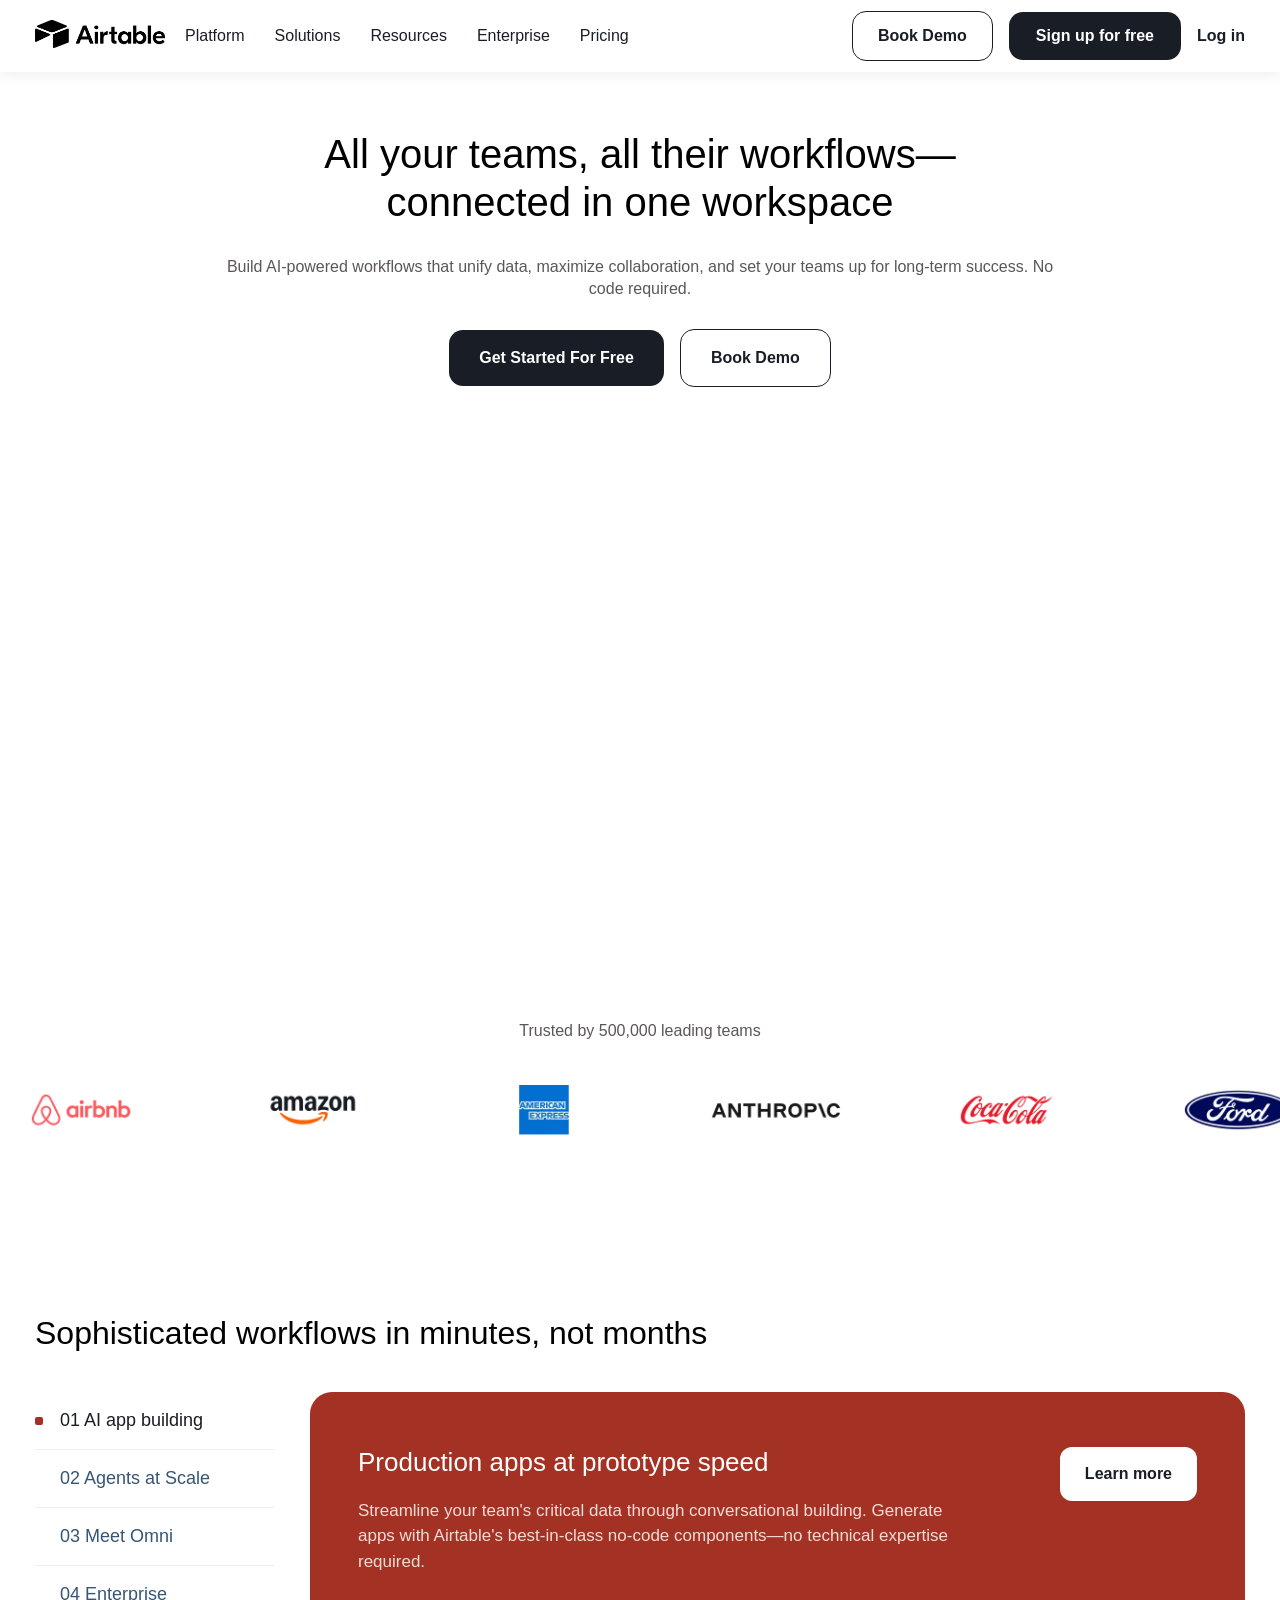
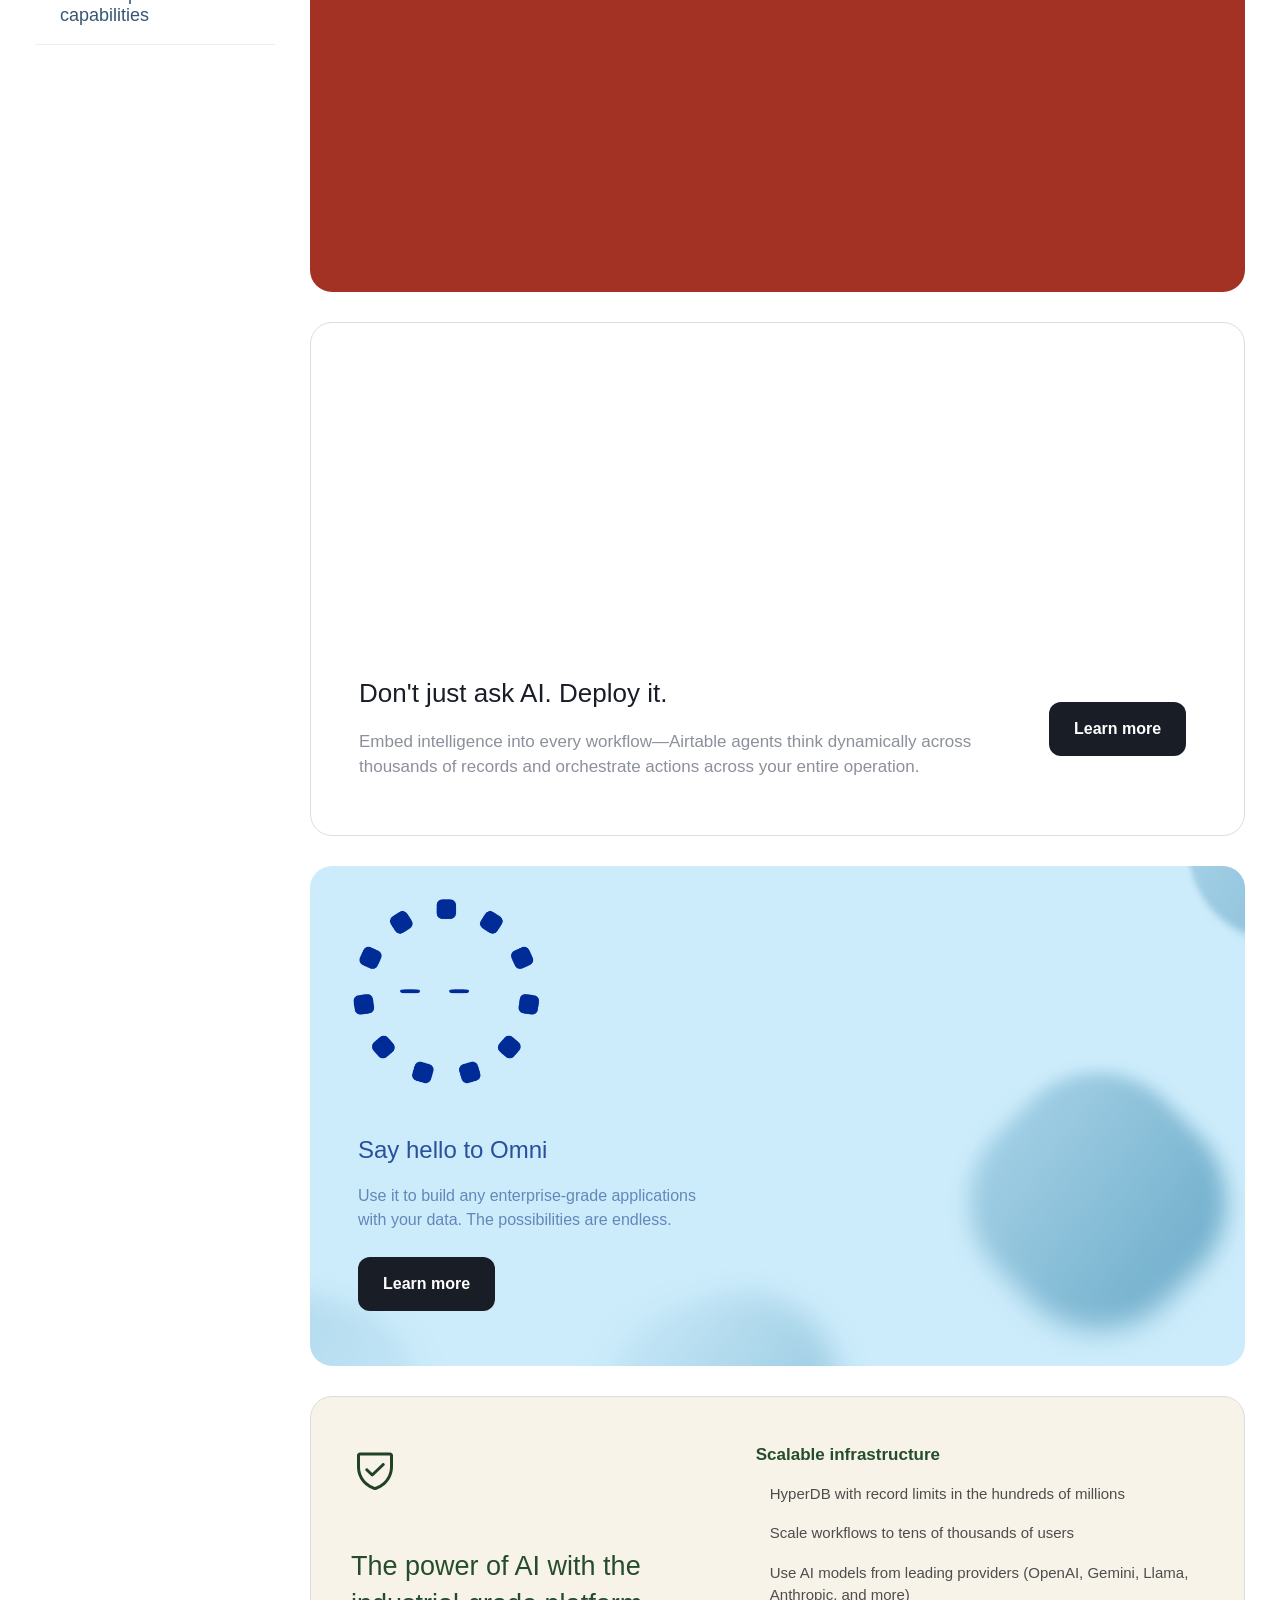
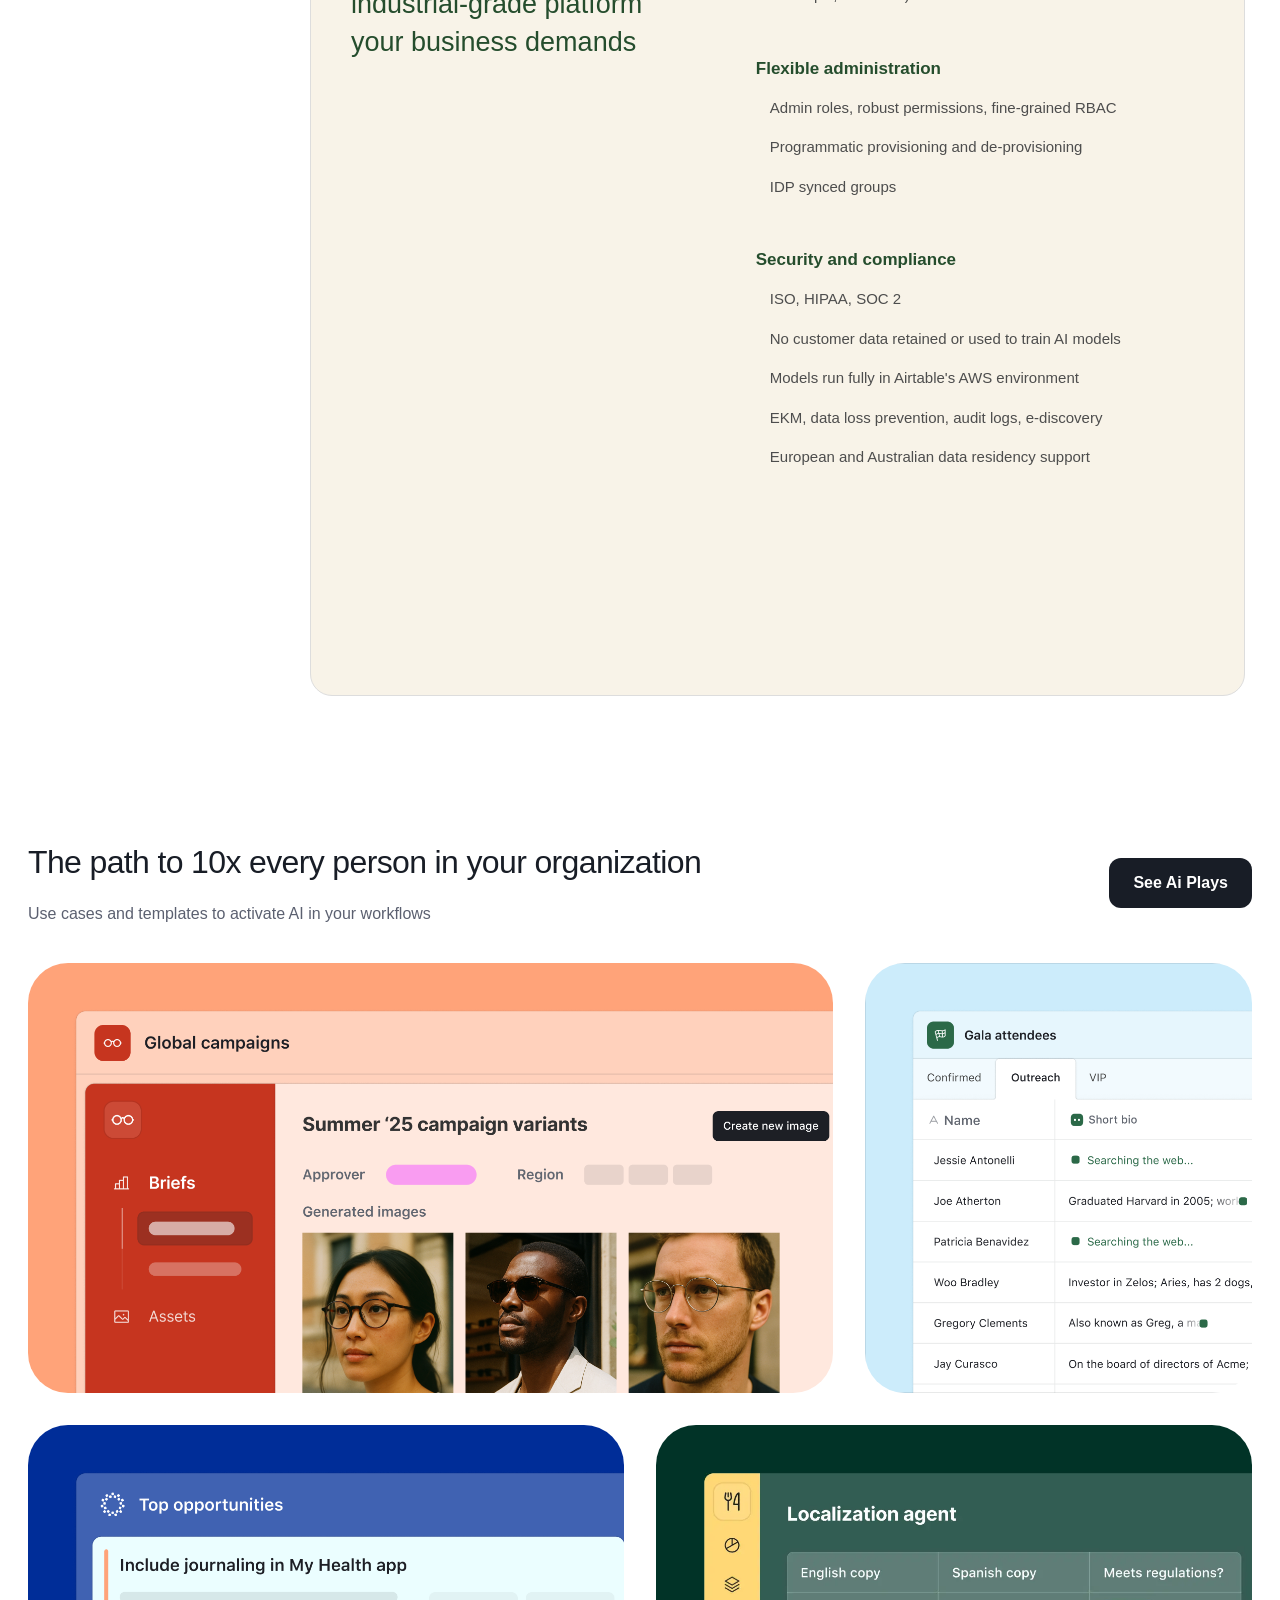
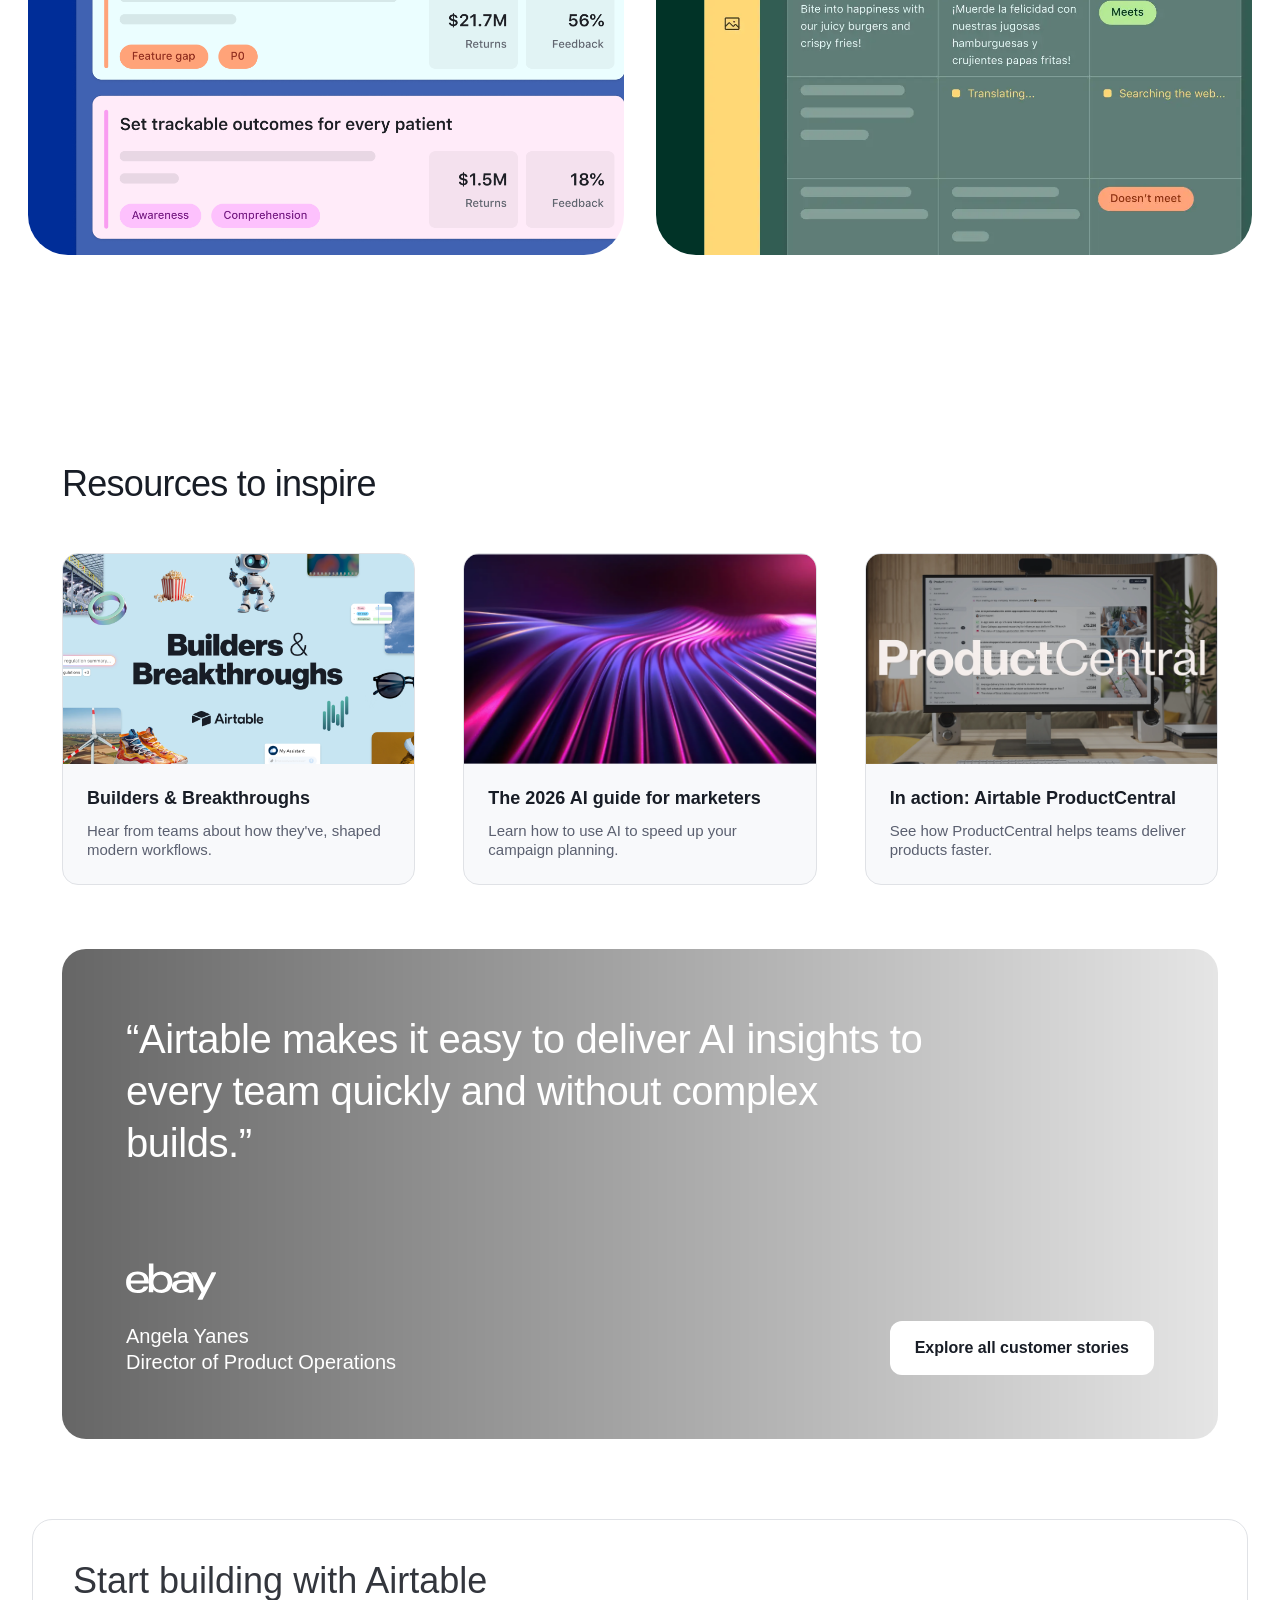
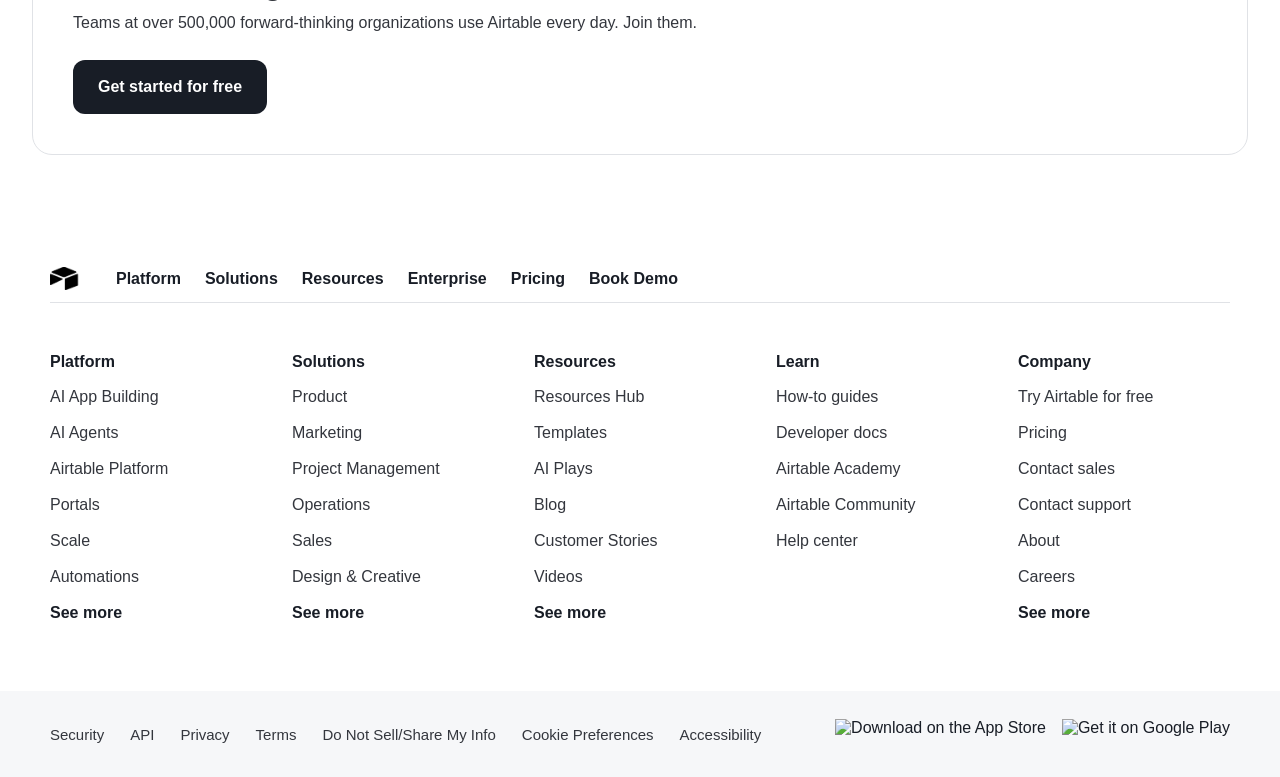
==== index.html @ ff392769 "Airtable clone first version" ====
<!DOCTYPE html>
<html lang="en">
<head>
    <meta charset="UTF-8">
    <meta name="viewport" content="width=device-width, initial-scale=1.0">
    <link rel="stylesheet" href="https://cdnjs.cloudflare.com/ajax/libs/font-awesome/7.3.1/css/all.min.css">
    <link rel="stylesheet" href="./style.css">
    <title>airtable</title>
</head>
<body>
    <nav class="nav-bar">
        <div class="nav-logo">
            <img src="./images/airtable logo.png" alt="" width="130">
        </div>

        <ul class="nav-links">
            <li><a href="">Platform</a><i class="fa-solid fa-angle-right"></i></li>
            <li><a href="">Solutions</a><i class="fa-solid fa-angle-right"></i></li>
            <li><a href="">Resources</a><i class="fa-solid fa-angle-right"></i></li>
            <li><a href="">Enterprise</a></li>
            <li><a href="">Pricing</a></li>
       </ul>

        <div class="nav-buttons">
            <a href="#" class="demo-btn">Book Demo</a>
            <a href="#" class="signup-btn">Sign up for free</a>
            <a href="#" class="login-btn">Log in</a>
       </div>
    </nav>
    <!-- hero -->
    <section class="hero">
        <div class="hero-header">
            <h1>All your teams, all their workflows— <br>
               connected in one workspace</h1>
            <p>
              Build AI-powered workflows that unify data, maximize collaboration, and set your teams up for long-term
             success. No code required.
            </p>
            
            <div class="hero-buttons">
                <a href="#" class="started-btn">Get Started For Free</a>
                <a href="#" class="hero-demo-btn">Book Demo</a>
            </div>
        </div>

        <div class="hero-video">
            <video src="./videos/air.mp4"
            autoplay
            muted
            loop
            playsinline>   
            </video>
        </div>
    </section>

    <section class="marquee-section">
        <h2>Trusted by 500,000 leading teams</h2>

        <div class="logo-marquee">
            <div class="logo-track">
                <img src="./images/airbnb.webp" alt="">
                <img src="./images/amazon.webp" alt="">
                <img src="./images/american express.webp" alt="">
                <img src="./images/anthropic.webp" alt="">
                <img src="./images/coke.webp" alt="">
                <img src="./images/ford.webp" alt="">
                <img src="./images/google.webp" alt="">
                <img src="./images/harvey.webp" alt="">
                <img src="./images/hilton.webp" alt="">
                <img src="./images/johnsons.webp" alt="">
                <img src="./images/netflix.webp" alt="">
                <img src="./images/openai.webp" alt="">
                <img src="./images/the newyork times.webp" alt="">
                <img src="./images/walmart.webp" alt="">
                <img src="./images/williams.webp" alt="">
                <img src="./images/mercor.png" alt="">
            </div>

            <div class="logo-track">
                <img src="./images/airbnb.webp" alt="">
                <img src="./images/amazon.webp" alt="">
                <img src="./images/american express.webp" alt="">
                <img src="./images/anthropic.webp" alt="">
                <img src="./images/coke.webp" alt="">
                <img src="./images/ford.webp" alt="">
                <img src="./images/google.webp" alt="">
                <img src="./images/harvey.webp" alt="">
                <img src="./images/hilton.webp" alt="">
                <img src="./images/johnsons.webp" alt="">
                <img src="./images/netflix.webp" alt="">
                <img src="./images/openai.webp" alt="">
                <img src="./images/the newyork times.webp" alt="">
                <img src="./images/walmart.webp" alt="">
                <img src="./images/williams.webp" alt="">
                <img src="./images/mercor.png" alt="">
            </div>

        </div>

    </section>

 <!-- workflow -->
     <section class="workflow-sect">
        <h2 class="workflow-title">Sophisticated workflows in minutes, 
            not months</h2>

            <div class="workflow-container">

                <div class="workflow-sidebar">

                   <div class="workflow-item active">
                       01 AI app building
                   </div>

                    <div class="workflow-item">
                      02 Agents at Scale
                   </div>

                    <div class="workflow-item">
                      03 Meet Omni
                   </div>

                    <div class="workflow-item">
                      04 Enterprise capabilities
                    </div>

                </div>


                    <div class="workflow-content">

                        <div class="workflow-card">

                            <div class="workflow-card-text">

                             <h3>Production apps at prototype speed</h3>

                              <p>
                                  Streamline your team's critical data through conversational
                                  building. Generate <br> apps with Airtable's best-in-class
                                 no-code components—no technical expertise <br> 
                                 required.
                                </p>
                       </div>
                       
                          <a href="#" class="workflow-btn">
                           Learn more
                           </a>
                        </div>


              <div class="workflow-card agents-card">
                    <div class="workflow-card-video">
                       <video src="./videos/air 2.mp4"
                           autoplay
                           muted
                           loop
                           playsinline></video>
                   </div>

            <div class="workflow-card-bottom">
                <div class="workflow-card-text">
                     <h3>Don't just ask AI. Deploy it.</h3>
                    
                   <p>
                      Embed intelligence into every workflow—Airtable agents think
                      dynamically across thousands of records and orchestrate actions
                       across your entire operation.
                    </p>

                   </div>
                     <a href="#" class="workflow-btn">
                        Learn more
                        </a>
                    </div>
               </div>
        
              <!-- Omni 03 -->
                <div class="workflow-card omni-card">
                    <div class="omni-visual">
                         <img src="./images/3385c0df6528302ab335b5c6344945583712d9df-2000x1600.png" alt="" class="omni-bg">
                         <img src="./images/e1ae4b7878c18828b1817f51d0a7c214061d8a3d-1000x1000.gif" alt="" class="omni-gif">
                   </div>

                      <div class="workflow-card-bottom">
                          <div class="workflow-card-text">
                          <h3>Say hello to Omni</h3>
                          <p>
                           Use it to build any enterprise-grade applications <br>
                           with your data. The possibilities are endless.
                          </p>
                      </div>

                             <a href="#" class="workflow-btn">
                             Learn more
                              </a>

                </div>

            </div>
            <!-- 04 -->
             <div class="workflow-card enterprise-card">
                <div class="enterprise-intro">
                    <div class="enterprise-icon">
                        <img src="./images/enterprise shield icon.svg" alt="">
                    </div>
                    <h3>
                        The power of AI with the
                        industrial-grade platform your
                        business demands
                    </h3>

                </div>
                <div class="enterprise-content">
                    <div class="enterprise-group">
                        <h4>Scalable infrastructure</h4>
                        <p>
                            <i class="fa-solid fa-check"></i>
                            HyperDB with record limits in the hundreds of millions
                        </p>

                        <p>
                            <i class="fa-solid fa-check"></i>
                            Scale workflows to tens of thousands of users
                        </p>

                        <p>
                            <i class="fa-solid fa-check"></i>
                            Use AI models from leading providers
                            (OpenAI, Gemini, Llama, Anthropic, and more)
                        </p>
                        
                    </div>

                    <div class="enterprise-group">
                        <h4>Flexible administration</h4>

                        <p>
                            <i class="fa-solid fa-check"></i>
                            Admin roles, robust permissions, fine-grained RBAC
                        </p>

                        <p>
                            <i class="fa-solid fa-check"></i>
                            Programmatic provisioning and de-provisioning
                        </p>

                        <p>
                            <i class="fa-solid fa-check"></i>
                            IDP synced groups
                        </p>

                    </div>
                    <div class="enterprise-group">
                        <h4>Security and compliance</h4>
                        <p>
                            <i class="fa-solid fa-check"></i>
                            ISO, HIPAA, SOC 2
                        </p>

                        <p>
                            <i class="fa-solid fa-check"></i>
                            No customer data retained or used to train AI models
                        </p>

                        <p>
                            <i class="fa-solid fa-check"></i>
                            Models run fully in Airtable's AWS environment
                        </p>

                        <p>
                            <i class="fa-solid fa-check"></i>
                            EKM, data loss prevention, audit logs, e-discovery
                        </p>

                        <p>
                            <i class="fa-solid fa-check"></i>
                            European and Australian data residency support
                        </p>

                    </div>

                </div>

             </div>
        </div>

    </section>

    <!-- next section -->

    <section class="ai-plays-sect">
        <div class="ai-plays-header">
            <h2 class="ai-plays-title">
                The path to 10x every person in your organization
            </h2>

            <p class="ai-plays-text">
                Use cases and templates to activate AI in your workflows
            </p>

            <a href="./ai-plays.html" class="ai-plays-link">See Ai Plays</a>


        </div>

        <div class="ai-plays-cards">
            <div class="ai-plays-card">
                <img class="ai-plays-front" src="./images/global campaigns.png" alt="Global campaigns">
                <div class="ai-plays-back">
                    <p>Read this brief and generate 10 campaign ideas for our summer launch.</p>
                    <a href="#">Explore Ai Plays</a>
                </div>
            </div>
            <div class="ai-plays-card">
                <img class="ai-plays-front" src="./images/gala attendees.png" alt="gala attendees">
                <div class="ai-plays-back">
                    <p>
                         Gather intel on all event invitees to help me
                    personalize outreach.
                    </p>
                    <a href="#">Explore Ai Plays</a>
                </div>
            </div>
            <div class="ai-plays-card">
                <img class="ai-plays-front" src="./images/top opportunities.png" alt="top opportunities">
                <div class="ai-plays-back">
                    <p>
                         What are customers saying about our competitors
                    and where are our biggest opportunities?
                    </p>
                    <a href="#">Explore Ai Plays</a>
                </div>
            </div>
            <div class="ai-plays-card">
                <img class="ai-plays-front" src="./images/localization agent.webp" alt="localization agent">
                <div class="ai-plays-back">
                    <p>
                        Run language translation on 500 assets and check
                    for local regulation requirements.
                    </p>
                    <a href="#">Explore Ai Plays</a>
                </div>

            </div>

        </div>

    </section>
   
    <!-- Resource section -->

    <section class="resources-sect">
        <h2 class="resources-title">Resources to inspire</h2>

        <div class="resources-cards">

            <a href="./builder.html" class="resources-card">
                <img class="resources-img" src="./images/buildersimg.png" alt="">
                <div class="resources-text">
                    <h3>Builders & Breakthroughs</h3>
                    <p>Hear from teams about how they've, shaped modern workflows.</p>
                </div>
            </a>

            <div class="resources-card">
                <img class="resources-img" src="./images/airtable wallps.png" alt="">
                <div class="resources-text">
                 <h3>The 2026 AI guide for marketers</h3>
                 <p>Learn how to use AI to speed up your campaign planning.</p>
                </div>
            </div>

            <a href="./productcentral.html" class="resources-card">
                 <img class="resources-img" src="./images/productimg.png" alt="">
                  <div class="resources-text">
                     <h3>In action: Airtable ProductCentral</h3>
                     <p>See how ProductCentral helps teams deliver products faster.</p>
                    </div>
            </a>

        </div>

        <div class="story-card">
            <video class="story-video" src="./videos/Airtable Build Enterprise-ready AI Workflows Apps Agents.mp4" 
            autoplay
                muted
                loop
                playsinline></video>
            <div class="story-content">
                <p class="story-quote">“Airtable makes it easy to deliver AI 
                    insights to every team quickly and without complex builds.”
                </p>
            </div>

            <div class="story-bottom">
                <img class="story-author" src="./images/ebay logo airtable.svg" alt="">
                <p>Angela Yanes <br> Director of Product Operations</p>
            </div>
            
            <a href="./customer-stories.html" class="story-btn">Explore all customer stories</a>

        </div>

    </section>

    <!-- cta section -->

    <section class="cta-sect">
       <h2 class="cta-title">Start building with Airtable</h2>
        <p class="cta-text">Teams at over 500,000 forward-thinking organizations use Airtable every day. Join them.</p>
        <a href="#" class="cta-btn">Get started for free</a>
    </section>

    <footer class="footer">
        <div class="footer-top">
            <img src="./images/footer img logo.png" alt="" width="30">
            <div class="footer-links">
                <a href="">Platform</a>
                <a href="">Solutions</a>
                <a href="">Resources</a>
                <a href="">Enterprise</a>
                <a href="">Pricing</a>
                <a href="">Book Demo</a>
            </div>

            <div class="footer-socials">
                <a href="#"><i class="fa-brands fa-facebook"></i></a>
                <a href="#"><i class="fa-brands fa-linkedin"></i></a>
                <a href="#"><i class="fa-brands fa-x-twitter"></i></a>
                <a href="#"><i class="fa-brands fa-instagram"></i></a>
                <a href="#"><i class="fa-brands fa-youtube"></i></a>
            </div>
        </div>

        <div class="footer-columns">
            <div class="footer-col">
                <h4>Platform</h4>
                <a href="#">AI App Building</a>
                <a href="#">AI Agents</a>
                <a href="#">Airtable Platform</a>
                <a href="#">Portals</a>
                <a href="#">Scale</a>
                <a href="#">Automations</a>
               <a href="#" class="footer-more">See more</a>
            </div>

            <div class="footer-col">
              <h4>Solutions</h4>
              <a href="#">Product</a>
              <a href="#">Marketing</a>
              <a href="#">Project Management</a>
              <a href="#">Operations</a>
              <a href="#">Sales</a>
              <a href="#">Design & Creative</a>
              <a href="#" class="footer-more">See more</a>
            </div>

            <div class="footer-col">
              <h4>Resources</h4>
              <a href="#">Resources Hub</a>
              <a href="#">Templates</a>
              <a href="#">AI Plays</a>
              <a href="#">Blog</a>
              <a href="#">Customer Stories</a>
              <a href="#">Videos</a>
              <a href="#" class="footer-more">See more</a>
          </div>

          <div class="footer-col">
               <h4>Learn</h4>
               <a href="#">How-to guides</a>
               <a href="#">Developer docs</a>
               <a href="#">Airtable Academy</a>
               <a href="#">Airtable Community</a>
               <a href="#">Help center</a>
           </div>

           <div class="footer-col">
               <h4>Company</h4>
               <a href="#">Try Airtable for free</a>
               <a href="#">Pricing</a>
               <a href="#">Contact sales</a>
               <a href="#">Contact support</a>
               <a href="#">About</a>
               <a href="#">Careers</a>
               <a href="#" class="footer-more">See more</a>
          </div>

        </div>

        <div class="footer-bottom">
            <div class="footer-legal">
                <a href="#">Security</a>
                <a href="#">API</a>
                <a href="#">Privacy</a>
                <a href="#">Terms</a>
                <a href="#">Do Not Sell/Share My Info</a>
                <a href="#">Cookie Preferences</a>
                <a href="#">Accessibility</a>
            </div>
            <div class="footer-apps">
                <img src="./images/app store.svg" alt="Download on the App Store" height="30">
                <img src="./images/google play.svg" alt="Get it on Google Play" height="30">
            </div>
        </div>
    </footer>
    
</body>
</html>
---- style.css ----
*{
margin: 0;
    padding: 0;
    box-sizing: border-box;
    font-family: 'Segoe UI', sans-serif;
    text-decoration: none;
    list-style-type: none;

}
.nav-bar{
    display: flex;
    align-items: center;
    width: 100%;
    position: fixed;
    top: 0;
    left: 0;
    z-index: 10;
    background-color: white;
    padding: 0px 35px;
    box-shadow: 0 4px 12px rgba(0, 0, 0, 0.06);
}

.nav-logo{
    padding: 20px 0px;
    margin-right: 20px;
}

.nav-links {
    display: flex;
    align-items: center;
    font-size: 16px;
    font-weight: 500;
    gap: 30px;
}

.nav-links a{
    color: #191d26;
}

.nav-links i{
    font-size: small;
    opacity: 30%;
}

.nav-buttons {
    display: flex;
    align-items: center;
    gap: 16px;
    margin-left: auto;
}

.demo-btn {
    padding: 15px 25px;
    border: 1px solid #191d26;
    border-radius: 14px;

    color: #191d26;
    background-color: white;

    font-weight: 600;
}


.signup-btn {
    padding: 15px 27px;
    border-radius: 14px;

    color: white;
    background-color: #191d26;

    font-weight: 600;
}


.login-btn {
    color: #191d26;
    font-weight: 600;
}

/*hero*/

.hero{
    margin-top: 50px;
    padding-top: 80px;
}

.hero-header h1 {
    text-align: center;
    font-weight: 400;
    font-size: 40px;
    line-height: 48px;
}

.hero-header p {
    max-width: 850px;
    margin: 0 auto;
    text-align: center;
    font-size: 16px;
    font-weight: 400;
    line-height: 21.6px;
    padding: 30px 0;
    color: #5c5656;
}


.hero-buttons {
    display: flex;
    justify-content: center;
    align-items: center;
    gap: 16px;
}


.started-btn{
    padding: 19px 30px;
    border-radius: 14px;
    color: white;
    background-color: #191d26;
    font-size: 16px;
    font-weight: 600;
}

.hero-image{
    text-align: center;
    margin-top: 30px;
}

.hero-demo-btn {
    padding: 19px 30px;
    border: 1px solid #191d26;
    border-radius: 14px;
    color: #191d26;
    background-color: white;
    font-size: 16px;
    font-weight: 600;
}

.hero-video {
    width: 82%;
    margin: 30px auto 0;
    overflow: hidden;
    border-radius: 16px;
}

.hero-video video {
    display: block;
    width: 100%;
    height: auto;
}

/* marquee section */

.marquee-section {
    width: 100%;
    padding: 80px 0;
    overflow: hidden;
}

.marquee-section h2 {
    text-align: center;
    margin-bottom: 45px;
    font-size: 16px;
    font-weight: 500;
    color: #5c5656;
}

.logo-marquee {
    width: 100%;
    overflow: hidden;
    display: flex;
}

.logo-track {
    display: flex;
    align-items: center;
    gap: 70px;
    padding-right: 70px;
    flex-shrink: 0;
    animation: logo-scroll 100s linear infinite;
}

.logo-track img {
    width: auto;
    height: 50px;
    object-fit: contain;
    flex-shrink: 0;
}

@keyframes logo-scroll {
    from {
        transform: translateX(0);
    }

    to {
        transform: translateX(-100%);
    }
} 

/* workflow */

.workflow-sect{
    padding: 100px 35px;
    max-width: 1300px;
    margin: 0 auto;
}

.workflow-title {
    font-size: 32px;
    font-weight: 400;
    letter-spacing: 0px;
    margin-bottom: 40px;
}

/* workflow section */

.workflow-container {
    display: flex;
    gap: 35px;
}


/* left side */

.workflow-sidebar {
    width: 240px;
    position: sticky;
    top: 100px;
    align-self: flex-start;
}

.workflow-item {
    padding: 18px 25px;
    border-bottom: 1px solid #eeeeee;
    color: #365675;
    font-size: 18px;
}


/* active item */

.workflow-item.active {
    color: #191d26;
    position: relative;
}

.workflow-item.active::before {
    content: "";
    width: 8px;
    height: 8px;
    background: #a43224;
    position: absolute;
    left: 0;
    top: 25px;
    border-radius: 2px;
}


/* right side */

.workflow-content {
    flex: 1;
    display: flex;
    flex-direction: column;
    gap: 30px;
}

.workflow-card {
    width: 100%;
    min-height: 500px;
    padding: 55px 48px;
    background: #a43224;
    border-radius: 22px;
    color: white;
    display: flex;
    justify-content: space-between;
    align-items: flex-start;
}

.workflow-card-text {
    max-width: 650px;
}

.workflow-card h3 {
    font-size: 26px;
    font-weight: 500;
    margin-bottom: 20px;
}

.workflow-card p {
    font-size: 17px;
    line-height: 1.5;
    color: #f1dcd8;
}

.workflow-btn {
    padding: 18px 25px;
    background: white;
    color: #191d26;
    border-radius: 12px;
    font-weight: 600;
    white-space: nowrap;
}

/* agents at scale */

.agents-card {
    padding: 0;
    overflow: hidden;
    background: white;
    border: 1px solid #dddddd;
    border-radius: 22px;
    color: #191d26;
    display: flex;
    flex-direction: column;
}

.workflow-card-video {
    width: 100%;
    height: 300px;
    overflow: hidden;
}

.workflow-card-video video {
    width: 100%;
    height: 100%;
    object-fit: cover;
    display: block;
}

.workflow-card-bottom {
    min-height: 210px;
    padding: 55px 48px;

    display: flex;
    justify-content: space-between;
    align-items: center;
    gap: 40px;
}

.agents-card .workflow-card-text {
    max-width: 650px;
}

.agents-card .workflow-card-text h3 {
    color: #191d26;
    margin-bottom: 20px;
}

.agents-card .workflow-card-text p {
    color: #8b909b;
}

.agents-card .workflow-btn {
    background: #191d26;
    color: white;
}

/* Omni 03 */

.omni-card {
    width: 100%;
    min-height: 500px;
    padding: 0;
    background: transparent;
    border: none;
    border-radius: 22px;
    overflow: hidden;
    position: relative;
    color: white;
}

/* Full card background */
.omni-visual {
    position: absolute;
    inset: 0;
    width: 100%;
    height: 100%;
    overflow: hidden;
}

.omni-bg {
    width: 100%;
    height: 100%;
    object-fit: cover;
    display: block;
}

.omni-gif {
    position: absolute;
    width: 22%;
    height: auto;
    top: 25%;
    left: 15%;
    transform: translate(-50%, -50%);
}

.omni-card .workflow-card-bottom {
    position: relative;
    z-index: 2;
    min-height: 500px;
    padding: 55px 48px;
    display: flex;
    flex-direction: column;
    justify-content: flex-end;
    align-items: flex-start;
    gap: 25px;
}

.omni-card .workflow-card-text {
    max-width: 650px;
}

.omni-card .workflow-card-text h3 {
    color: #29509d;
    margin-bottom: 20px;
    font-weight: 400;
    font-size: 24px;
}

.omni-card .workflow-card-text p {
    color: #6387b9;
    font-weight: 400;
    font-size: 16px;
}

.omni-card .workflow-btn {
    background: #191d26;
    color: white;
}

/* enterprise workflow */

.enterprise-card {
    width: 100%;
    min-height: 900px;
    padding: 48px 40px;
    background: #f8f3e8;
    border: 1px solid #dddddd;
    border-radius: 22px;
    color: #254d2d;
    display: grid;
    grid-template-columns: 1fr 1.3fr;
    gap: 60px;
}

.enterprise-intro {
    display: flex;
    flex-direction: column;
    align-items: flex-start;
}

.enterprise-icon {
    font-size: 38px;
    margin-bottom: 45px;
}

.enterprise-intro h3 {
    font-size: 27px;
    line-height: 1.4;
    font-weight: 400;
    max-width: 420px;
    margin: 0;
}

.enterprise-content {
    display: flex;
    flex-direction: column;
    gap: 35px;
}

.enterprise-group h4 {
    font-size: 17px;
    font-weight: 600;
    margin: 0 0 18px;
}

.enterprise-group p {
    display: flex;
    align-items: flex-start;
    gap: 14px;
    font-size: 15px;
    line-height: 1.5;
    color: #4d4d4d;
    margin: 0 0 17px;
}

.enterprise-group p i {
    font-size: 14px;
    margin-top: 4px;
    flex-shrink: 0;
}

/* AI PLAYS SECTION */

.ai-plays-sect {
    padding: 48px 28px;
}

/* header */
.ai-plays-header {
    display: grid;
    grid-template-columns: 1fr auto;
    align-items: center;
    row-gap: 24px;
}

.ai-plays-title {
    grid-column: 1;
    margin: 0;
    font-size: 32px;
    font-weight: 400;
    letter-spacing: -0.02em;
    color: #181d26;
}

.ai-plays-text {
    grid-column: 1;
    margin: 0;
    color: #5b6070;
}

.ai-plays-link {
    grid-column: 2;
    grid-row: 1 / span 2;
    padding: 16px 24px;
    background: #181d26;
    color: #fff;
    font-weight: 600;
    text-decoration: none;
    border-radius: 12px;
}

/* cards grid */
.ai-plays-cards {
    display: grid;
    grid-template-columns: repeat(6, 1fr);
    gap: 32px;
    margin-top: 40px;
}

.ai-plays-card:nth-child(1) { grid-column: span 4; }
.ai-plays-card:nth-child(2) { grid-column: span 2; }
.ai-plays-card:nth-child(3),
.ai-plays-card:nth-child(4) { grid-column: span 3; }

.ai-plays-card {
    position: relative;
    height: 430px;
    border-radius: 40px;
    overflow: hidden;
}

.ai-plays-front {
    width: 100%;
    height: 100%;
    object-fit: cover;
    object-position: top left;
}

/* back fades in on hover */
.ai-plays-back {
    position: absolute;
    inset: 0;
    display: flex;
    flex-direction: column;
    justify-content: center;
    align-items: center;
    gap: 40px;
    padding: 48px;
    text-align: center;
    background: var(--bg);
    color: var(--fg);
    opacity: 0;
    transition: opacity 0.4s ease;
}

.ai-plays-card:hover .ai-plays-back {
    opacity: 1;
}

.ai-plays-card:nth-child(1) .ai-plays-back p {
    max-width: 720px;
}

.ai-plays-back p {
    margin: 0;
    max-width: 480px;
    font-size: 32px;
    font-weight: 500;
    line-height: 1.25;
}

.ai-plays-back a {
    padding: 14px 34px;
    background: var(--fg);
    color: var(--bg);
    font-weight: 500;
    font-size: 20px;
    text-decoration: none;
    border-radius: 999px;
}

.ai-plays-card:nth-child(1) { --bg: #ffa37a; --fg: #aa2d00; }
.ai-plays-card:nth-child(2) { --bg: #ccecf9; --fg: #0a2e0e; }
.ai-plays-card:nth-child(3) { --bg: #1b1464; --fg: #fa91e0; }
.ai-plays-card:nth-child(4) { --bg: #0b2e0f; --fg: #fdb827; }

/* mobile: one column */
@media (max-width: 768px) {
    .ai-plays-cards {
        grid-template-columns: 1fr;
    }

    .ai-plays-card:nth-child(n) {
        grid-column: auto;
    }

    .ai-plays-header {
        grid-template-columns: 1fr;
    }

    .ai-plays-link {
        grid-column: 1;
        grid-row: auto;
        justify-self: start;
    }
}

/* resources sect */

.resources-sect {
    padding: 160px 62px 48px;
}

.resources-title {
    margin: 0 0 48px;
    font-size: 36px;
    font-weight: 400;
    letter-spacing: -0.02em;
    color: #181d26;
}

.resources-cards {
    display: grid;
    grid-template-columns: repeat(3, 1fr);
    gap: 48px;
}

.resources-card {
    display: block;
    border: 1px solid #e0e2e6;
    border-radius: 16px;
    overflow: hidden;
    background: #f8f9fb;
    transition: transform 0.2s ease;
}

.resources-card:hover {
    transform: translateY(-4px);
}

.resources-img {
    display: block;
    width: 100%;
    height: 210px;
    object-fit: cover;
}

.resources-text {
    padding: 24px;
}

.resources-text h3 {
    margin: 0 0 12px;
    font-size: 18px;
    font-weight: 600;
    color: #181d26;
}

.resources-text p {
    margin: 0;
    font-size: 15px;
    line-height: 1.3;
    color: #5b6070;
}

@media (max-width: 768px) {
    .resources-sect {
        padding: 96px 28px 48px;
    }

    .resources-cards {
        grid-template-columns: 1fr;
    }
}

/* story card section */
.story-card {
    position: relative;
    height: 490px;
    margin-top: 64px;
    border-radius: 24px;
    overflow: hidden;
    color: #fff;
}

.story-video {
    position: absolute;
    inset: 0;
    width: 100%;
    height: 100%;
    object-fit: cover;
}

.story-card::after {
    content: "";
    position: absolute;
    inset: 0;
    background: linear-gradient(to right, rgba(0, 0, 0, 0.6), rgba(0, 0, 0, 0.1));
}

.story-content,
.story-bottom,
.story-btn {
    position: absolute;
    z-index: 1;
}

.story-content {
    top: 64px;
    left: 64px;
    right: 64px;
}

.story-quote {
    max-width: 820px;
    font-size: 40px;
    font-weight: 400;
    line-height: 1.3;
    letter-spacing: -0.01em;
}

.story-bottom {
    left: 64px;
    bottom: 64px;
}

.story-author {
    display: block;
    width: 90px;
    margin-bottom: 16px;
}

.story-bottom p {
    font-size: 20px;
    line-height: 1.3;
}

.story-btn {
    right: 64px;
    bottom: 64px;
    padding: 18px 25px;
    background: #fff;
    color: #181d26;
    font-weight: 600;
    border-radius: 12px;
}

@media (max-width: 768px) {
    .story-card {
        height: auto;
        min-height: 480px;
        padding: 28px;
        display: flex;
        flex-direction: column;
        justify-content: space-between;
        gap: 40px;
    }

    .story-content,
    .story-bottom,
    .story-btn {
        position: relative;
        top: auto;
        right: auto;
        bottom: auto;
        left: auto;
    }

    .story-quote {
        font-size: 26px;
    }

    .story-btn {
        align-self: flex-start;
    }
}

/* cta section */

.cta-sect {
    margin: 32px 32px 100px;
    padding: 40px;
    border: 1px solid #e0e2e6;
    border-radius: 20px;
}

.cta-title {
    font-size: 36px;
    font-weight: 400;
    color: #33363d;
    margin-bottom: 12px;
}

.cta-text {
    font-size: 16px;
    color: #33363d;
    margin-bottom: 28px;
}

.cta-btn {
    display: inline-block;
    padding: 18px 25px;
    background: #181d26;
    color: #fff;
    font-weight: 600;
    border-radius: 12px;
}

@media (max-width: 768px) {
    .cta-sect {
        margin: 32px 16px 64px;
        padding: 28px;
    }

    .cta-title {
        font-size: 28px;
    }
}

/* footer */

.footer {
    color: #181d26;
}

/* top row */
.footer-top {
    display: flex;
    align-items: center;
    gap: 36px;
    margin: 0 50px;
    padding: 12px 0;
    border-bottom: 1px solid #e0e2e6;
}

.footer-links {
    display: flex;
    gap: 24px;
    font-weight: 600;
}

.footer-links a {
    color: #181d26;
}

.footer-socials {
    display: flex;
    gap: 28px;
    margin-left: auto;
    font-size: 18px;
}

.footer-socials a {
    color: #8b909b;
}

/* link columns */
.footer-columns {
    display: grid;
    grid-template-columns: repeat(5, 1fr);
    gap: 30px;
    padding: 50px 50px 60px;
}

.footer-col h4 {
    margin-bottom: 8px;
    font-size: 16px;
    font-weight: 600;
}

.footer-col a {
    display: block;
    padding: 9px 0;
    font-size: 16px;
    color: #33363d;
}

.footer-col .footer-more {
    font-weight: 600;
    color: #181d26;
}

/* bottom bar */
.footer-bottom {
    display: flex;
    justify-content: space-between;
    align-items: center;
    padding: 28px 50px;
    background: #f6f7f9;
}

.footer-legal {
    display: flex;
    gap: 26px;
    font-size: 15px;
    font-weight: 500;
}

.footer-legal a {
    color: #33363d;
}

.footer-apps {
    display: flex;
    gap: 16px;
}

@media (max-width: 768px) {
    .footer-top {
        flex-wrap: wrap;
        margin: 0 20px;
    }

    .footer-links {
        flex-wrap: wrap;
        gap: 16px;
    }

    .footer-socials {
        margin-left: 0;
    }

    .footer-columns {
        grid-template-columns: repeat(2, 1fr);
        padding: 40px 20px;
    }

    .footer-bottom {
        flex-direction: column;
        align-items: flex-start;
        gap: 24px;
        padding: 28px 20px;
    }

    .footer-legal {
        flex-wrap: wrap;
        gap: 16px;
    }
}

/* builders & breakthroughs */

.builders-crumbs {
    margin-top: 80px;
    padding: 14px 28px;
    background: #f6f7f9;
    font-size: 14px;
    color: #181d26;
}

.builders-crumbs a {
    color: #181d26;
}

.builders-crumbs i {
    margin: 0 10px;
    font-size: 10px;
    opacity: 0.4;
}

/* hero */
.builders-hero {
    max-width: 760px;
    margin: 0 auto;
    padding: 40px 28px 0;
    text-align: center;
}

.builders-hero h1 {
    margin-bottom: 20px;
    font-size: 36px;
    font-weight: 400;
    color: #33363d;
}

.builders-hero p {
    font-size: 15px;
    line-height: 1.3;
    color: #5b6070;
}

/* episode 1 */
.builders-feature {
    display: grid;
    grid-template-columns: repeat(2, minmax(0, 1fr));
    align-items: center;
    gap: 40px;
    padding: 120px 28px;
}

.builders-label {
    font-size: 12px;
    color: #33363d;
}

.builders-feature-text h2 {
    margin: 6px 0 24px;
    font-size: 48px;
    font-weight: 600;
    line-height: 1.1;
    color: #181d26;
}

.builders-feature-text p {
    margin-bottom: 28px;
    max-width: 450px;
    font-size: 18px;
    line-height: 1.6;
    color: #33363d;
}

.builders-btn {
    display: inline-block;
    padding: 18px 25px;
    background: #181d26;
    color: #fff;
    font-weight: 600;
    border-radius: 12px;
}

.builders-feature video {
    display: block;
    width: 100%;
    height: auto;
}

/* stay in builder mode */
.builders-more {
    padding: 60px 28px;
}

.builders-more h2 {
    margin-bottom: 32px;
    font-size: 32px;
    font-weight: 400;
    color: #181d26;
}


.builders-cards {
    display: flex;
    gap: 28px;
    overflow-x: auto;
    scrollbar-width: none;
}

.builders-cards::-webkit-scrollbar {
    display: none;
}

.builders-card {
    flex: 0 0 440px;
    height: 488px;
    display: flex;
    flex-direction: column;
    border: 1px solid #e0e2e6;
    border-radius: 24px;
    overflow: hidden;
    color: #181d26;
}

.builders-card-text {
    padding: 34px;
}

.builders-pill {
    display: inline-block;
    margin-bottom: 20px;
    padding: 6px 12px;
    background: #eceef1;
    border-radius: 999px;
    font-size: 14px;
    color: #5b6070;
}

.builders-card h3 {
    font-size: 18px;
    font-weight: 600;
    line-height: 1.2;
}

/* image sits at the bottom of the card */
.builders-card img {
    margin-top: auto;
    width: 100%;
    height: 280px;
    object-fit: cover;
    object-position: bottom;
}

@media (max-width: 768px) {
    .builders-feature {
        grid-template-columns: 1fr;
        padding: 60px 28px;
    }

    .builders-feature-text h2 {
        font-size: 34px;
    }

    .builders-card {
        flex-basis: 300px;
    }
}

/* ai plays page */

/* hero */
.plays-hero {
    display: grid;
    grid-template-columns: 1fr 1fr;
    align-items: center;
    gap: 40px;
    padding: 50px 48px 60px;
    background: #1d0b57;
    color: #fff;
}

.plays-hero h1 {
    max-width: 520px;
    font-size: 44px;
    font-weight: 400;
    line-height: 1.15;
}

.plays-hero p {
    max-width: 440px;
    font-size: 16px;
    line-height: 1.4;
}

/* featured row */
.plays-top {
    display: grid;
    grid-template-columns: repeat(3, minmax(0, 1fr));
    gap: 28px;
    padding: 20px 20px 0;
}

/* card (used in both rows) */
.plays-card {
    display: flex;
    flex-direction: column;
    border: 1px solid #e0e2e6;
    border-radius: 20px;
    overflow: hidden;
    background: #f8f9fb;
    color: #181d26;
}

.plays-text {
    padding: 24px;
}

.plays-tag {
    display: inline-block;
    margin-bottom: 16px;
    padding: 6px 12px;
    border-radius: 999px;
    font-size: 14px;
    background: var(--tag-bg);
    color: var(--tag-fg);
}

.plays-card h3 {
    margin-bottom: 10px;
    font-size: 18px;
    font-weight: 600;
    line-height: 1.2;
}

.plays-card p {
    font-size: 15px;
    line-height: 1.4;
    color: #5b6070;
}

.plays-card img {
    margin-top: auto;
    width: 100%;
    height: 190px;
    padding: 20px 20px 0;
    background: var(--tint);
    object-fit: cover;
    object-position: top;
}

/* category colours */
.plays-ops { --tint: #ffa37a; --tag-bg: #ffe0d2; --tag-fg: #b84a12; }
.plays-mkt { --tint: #f5a3e8; --tag-bg: #fddcf5; --tag-fg: #b8168a; }
.plays-dig { --tint: #cdeaf8; --tag-bg: #d3eefb; --tag-fg: #0b6a94; }
.plays-phy { --tint: #fdd366; --tag-bg: #fdefc2; --tag-fg: #8a5a00; }

/* filter + grid */
.plays-main {
    display: grid;
    grid-template-columns: 280px minmax(0, 1fr);
    gap: 28px;
    padding: 90px 48px 80px;
}

.plays-label {
    margin-bottom: 24px;
    padding-bottom: 16px;
    border-bottom: 1px solid #e0e2e6;
    font-size: 16px;
    color: #33363d;
}

.plays-group {
    margin-bottom: 28px;
    padding-bottom: 28px;
    border-bottom: 1px solid #e0e2e6;
}

.plays-group:last-of-type {
    border-bottom: none;
}

.plays-group h4 {
    display: flex;
    justify-content: space-between;
    align-items: center;
    margin-bottom: 14px;
    font-size: 16px;
    font-weight: 400;
    color: #33363d;
}

.plays-group h4 i {
    font-size: 12px;
    color: #5b6070;
}

.plays-group label {
    display: flex;
    align-items: center;
    gap: 12px;
    padding: 6px 0;
    font-size: 14px;
    color: #33363d;
    cursor: pointer;
}

.plays-clear {
    padding: 14px 22px;
    border: 1px solid #cfd3da;
    border-radius: 12px;
    background: #fff;
    font-size: 16px;
    color: #5b6070;
    cursor: pointer;
}

.plays-grid {
    display: grid;
    grid-template-columns: repeat(3, minmax(0, 1fr));
    gap: 28px;
}

@media (max-width: 768px) {
    .plays-hero,
    .plays-top,
    .plays-main,
    .plays-grid {
        grid-template-columns: 1fr;
    }

    .plays-hero h1 {
        font-size: 32px;
    }

    .plays-main {
        padding: 60px 20px;
    }
}

/* productcentral page */

.product-main {
    display: grid;
    grid-template-columns: minmax(0, 1fr) 530px;
    gap: 140px;
    padding: 40px 24px 100px;
}

/* left side */
.product-label {
    display: inline-block;
    margin-bottom: 14px;
    font-size: 16px;
    font-weight: 500;
    color: #181d26;
}

.product-label i {
    margin-right: 6px;
    color: #e8457a;
}

.product-info h1 {
    margin-bottom: 40px;
    font-size: 48px;
    font-weight: 500;
    line-height: 1.15;
    color: #2d3036;
}

.product-info p {
    margin-bottom: 40px;
    font-size: 19px;
    line-height: 1.5;
    color: #33363d;
}

.product-info img {
    display: block;
    width: 100%;
    margin-bottom: 28px;
    border-radius: 8px;
}

.product-info h3 {
    margin-bottom: 18px;
    font-size: 18px;
    font-weight: 600;
    color: #181d26;
}

.product-list {
    padding-left: 32px;
}

.product-list li {
    list-style-type: disc;
    margin-bottom: 8px;
    font-size: 19px;
    line-height: 1.5;
    color: #33363d;
}

.product-list strong {
    font-weight: 600;
    color: #181d26;
}

/* form card */
.product-form {
    align-self: start;
    padding: 30px;
    background: #fff;
    border-radius: 24px;
    box-shadow: 0 10px 40px rgba(0, 0, 0, 0.1);
}

.product-form h2 {
    margin-bottom: 24px;
    font-size: 20px;
    font-weight: 500;
    color: #181d26;
}

.product-row {
    display: grid;
    grid-template-columns: 1fr 1fr;
    gap: 8px;
    margin-bottom: 10px;
}

.product-field {
    display: block;
    margin-bottom: 10px;
    padding: 10px 14px 6px;
    border: 1px solid #cfd3da;
    border-radius: 12px;
    background: #fff;
}

.product-row .product-field {
    margin-bottom: 0;
}

.product-field span {
    display: block;
    margin-bottom: 6px;
    font-size: 13px;
    color: #33363d;
}

.product-field b {
    font-weight: 400;
    color: #d6336c;
}

.product-field input,
.product-field select {
    width: 100%;
    height: 28px;
    border: none;
    outline: none;
    background: transparent;
    font-size: 16px;
}

.product-consent {
    margin: 24px 0 28px;
    font-size: 14px;
    line-height: 1.4;
    color: #6b7080;
}

.product-consent a {
    color: #1b61c9;
    text-decoration: underline;
}

.product-btn {
    width: 100%;
    padding: 20px;
    border: none;
    border-radius: 12px;
    background: #181d26;
    color: #fff;
    font-size: 16px;
    font-weight: 600;
    cursor: pointer;
}

/* explore categories */
.product-explore {
    padding: 60px 24px 80px;
}

.product-explore-top {
    display: flex;
    justify-content: space-between;
    align-items: center;
    margin-bottom: 40px;
}

.product-explore-top h2 {
    font-size: 22px;
    font-weight: 400;
    color: #181d26;
}

.product-explore-top a {
    font-size: 18px;
    color: #1b61c9;
}

.product-cats {
    display: grid;
    grid-template-columns: repeat(5, 1fr);
    text-align: center;
}

.product-cats a {
    font-size: 18px;
    color: #33363d;
}

.product-cats i {
    display: block;
    margin: 0 auto 12px;
    font-size: 24px;
}
.product-cats a:nth-child(1) i,
.product-cats a:nth-child(2) i { color: #e8457a; }
.product-cats a:nth-child(3) i { color: #2fa84f; }
.product-cats a:nth-child(4) i { color: #7a5af8; }
.product-cats a:nth-child(5) i { color: #f59e0b; }

@media (max-width: 768px) {
    .product-main {
        grid-template-columns: 1fr;
        gap: 40px;
    }

    .product-info h1 {
        font-size: 34px;
    }

    .product-cats {
        grid-template-columns: repeat(2, 1fr);
        gap: 32px;
    }
}

/* customer stories page */

/* hero + slides */
.stories-hero {
    padding: 50px 0 40px;
    background: #f6f7f9;
    text-align: center;
}

.stories-kicker {
    margin-bottom: 10px;
    font-size: 32px;
    font-weight: 400;
    color: #4a4e59;
}

.stories-hero h1 {
    margin-bottom: 40px;
    font-size: 40px;
    font-weight: 500;
    color: #181d26;
}


.stories-slides {
    display: flex;
    gap: 20px;
    padding: 0 20%;
    overflow-x: auto;
    scroll-snap-type: x mandatory;
    scrollbar-width: none;
    text-align: left;
}

.stories-slides::-webkit-scrollbar {
    display: none;
}

.stories-slides {
    --w: 64vw;   
    display: flex;
    gap: 20px;
    padding: 0 calc((100vw - var(--w)) / 2);
    overflow-x: auto;
    scroll-snap-type: x mandatory;
    scrollbar-width: none;
    text-align: left;
}

.stories-slide {
    position: relative;
    flex: 0 0 var(--w);
    aspect-ratio: 16 / 9;
    border-radius: 24px;
    overflow: hidden;
    scroll-snap-align: center;
    color: #fff;
}


.stories-slide::after {
    content: "";
    position: absolute;
    inset: 0;
    background: linear-gradient(to top, rgba(0, 0, 0, 0.7), rgba(0, 0, 0, 0.05) 60%);
}

.stories-slide-text,
.stories-slide-btn {
    position: absolute;
    z-index: 1;
}

.stories-slide-text {
    left: 32px;
    bottom: 32px;
    max-width: 65%;
}

.stories-slide-text span {
    display: block;
    margin-bottom: 10px;
    font-size: 14px;
}

.stories-slide-text h3 {
    font-size: 30px;
    font-weight: 500;
    line-height: 1.2;
}

.stories-slide-btn {
    right: 32px;
    bottom: 32px;
    padding: 14px 22px;
    border: 1px solid #fff;
    border-radius: 10px;
    background: rgba(0, 0, 0, 0.25);
    color: #fff;
    font-weight: 600;
}

/* indicator lines and arrow (decoration for now) */
.stories-dots {
    display: flex;
    justify-content: center;
    align-items: center;
    gap: 8px;
    margin-top: 36px;
}

.stories-dots span {
    width: 70px;
    height: 2px;
    background: #cfd3da;
}

.stories-dots span.active {
    background: #181d26;
}

.stories-dots i {
    margin-left: 24px;
    color: #b0b4bd;
}

/* trusted by */
.stories-trust {
    padding: 60px 24px 50px;
    text-align: center;
}

.stories-trust p {
    margin-bottom: 30px;
    font-size: 14px;
    color: #5b6070;
}

.stories-logos {
    display: flex;
    justify-content: center;
    align-items: center;
    flex-wrap: wrap;
    gap: 60px;   /* spacing between logos */
}

.stories-logos img {
    height: 28px;   /* logo size */
    width: auto;
}
/* story cards */
.stories-grid {
    display: grid;
    grid-template-columns: repeat(3, minmax(0, 1fr));
    gap: 22px;
    padding: 0 24px;
}

.stories-card {
    border: 1px solid #e0e2e6;
    border-radius: 16px;
    overflow: hidden;
    background: #f8f9fb;
    color: #181d26;
}

.stories-photo {
    display: block;
    width: 100%;
    aspect-ratio: 16 / 9;
    object-fit: cover;
}

.stories-body {
    padding: 18px 18px 22px;
}

.stories-logo {
    display: block;
    height: 24px;
    width: auto;
    margin-bottom: 14px;
}

.stories-body h3 {
    font-size: 15px;
    font-weight: 600;
    line-height: 1.35;
}

/* load more */
.stories-more {
    padding: 40px 0 100px;
    text-align: center;
}

.stories-more a {
    display: inline-block;
    padding: 14px 24px;
    border: 1px solid #181d26;
    border-radius: 12px;
    background: #fff;
    font-weight: 600;
    color: #181d26;
}

/* join band */
.stories-join {
    display: flex;
    justify-content: space-between;
    align-items: center;
    gap: 24px;
    padding: 70px 24px;
    background: #eef3fb;
}

.stories-join h2 {
    font-size: 28px;
    font-weight: 300;
    color: #33363d;
}

.stories-join-btn {
    padding: 18px 25px;
    background: #181d26;
    color: #fff;
    font-weight: 600;
    border-radius: 12px;
    white-space: nowrap;
}

@media (max-width: 768px) {
    .stories-slides {
        padding: 0 7.5%;
    }

    .stories-slide {
        flex-basis: 85%;
        height: 340px;
    }

    .stories-slide-text {
        max-width: 90%;
        bottom: 80px;
    }

    .stories-slide-text h3 {
        font-size: 22px;
    }

    .stories-grid {
        grid-template-columns: 1fr;
    }

    .stories-logos {
        gap: 30px;
    }

    .stories-join {
        flex-direction: column;
        align-items: flex-start;
    }
}
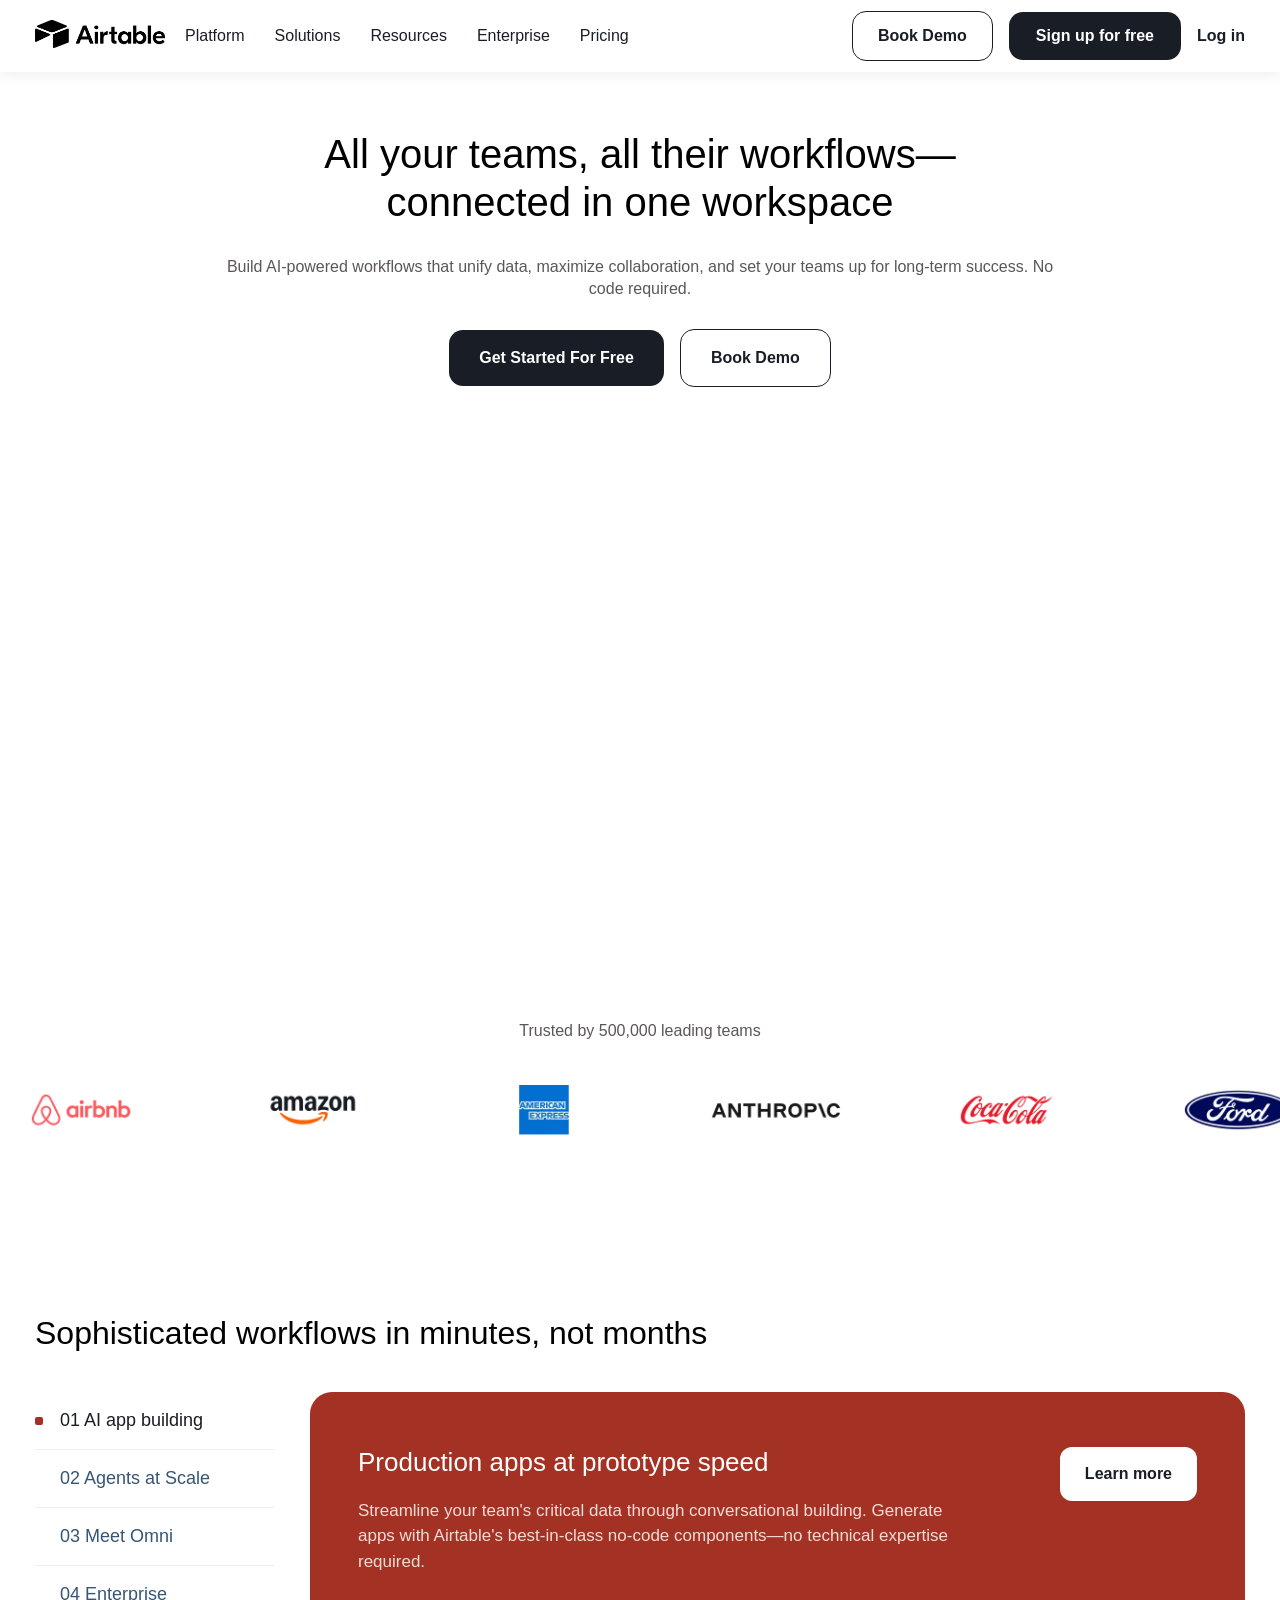
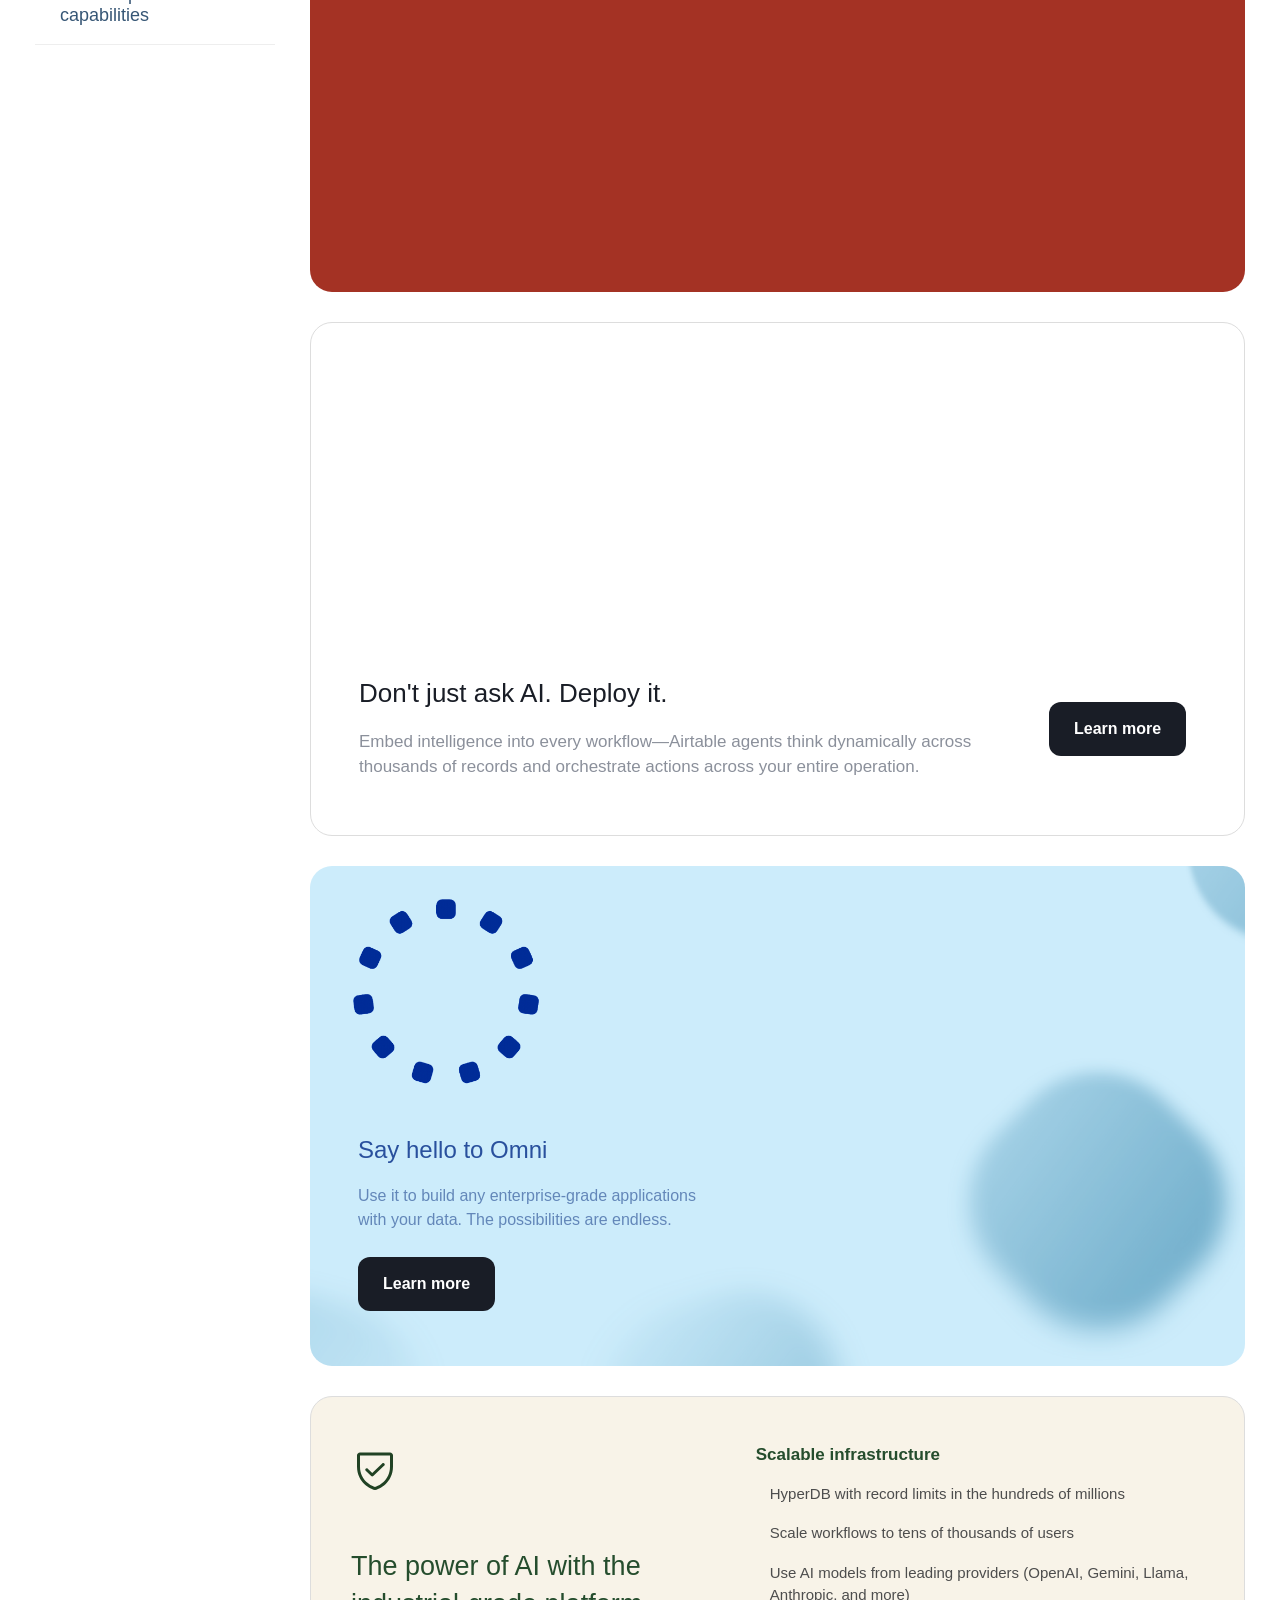
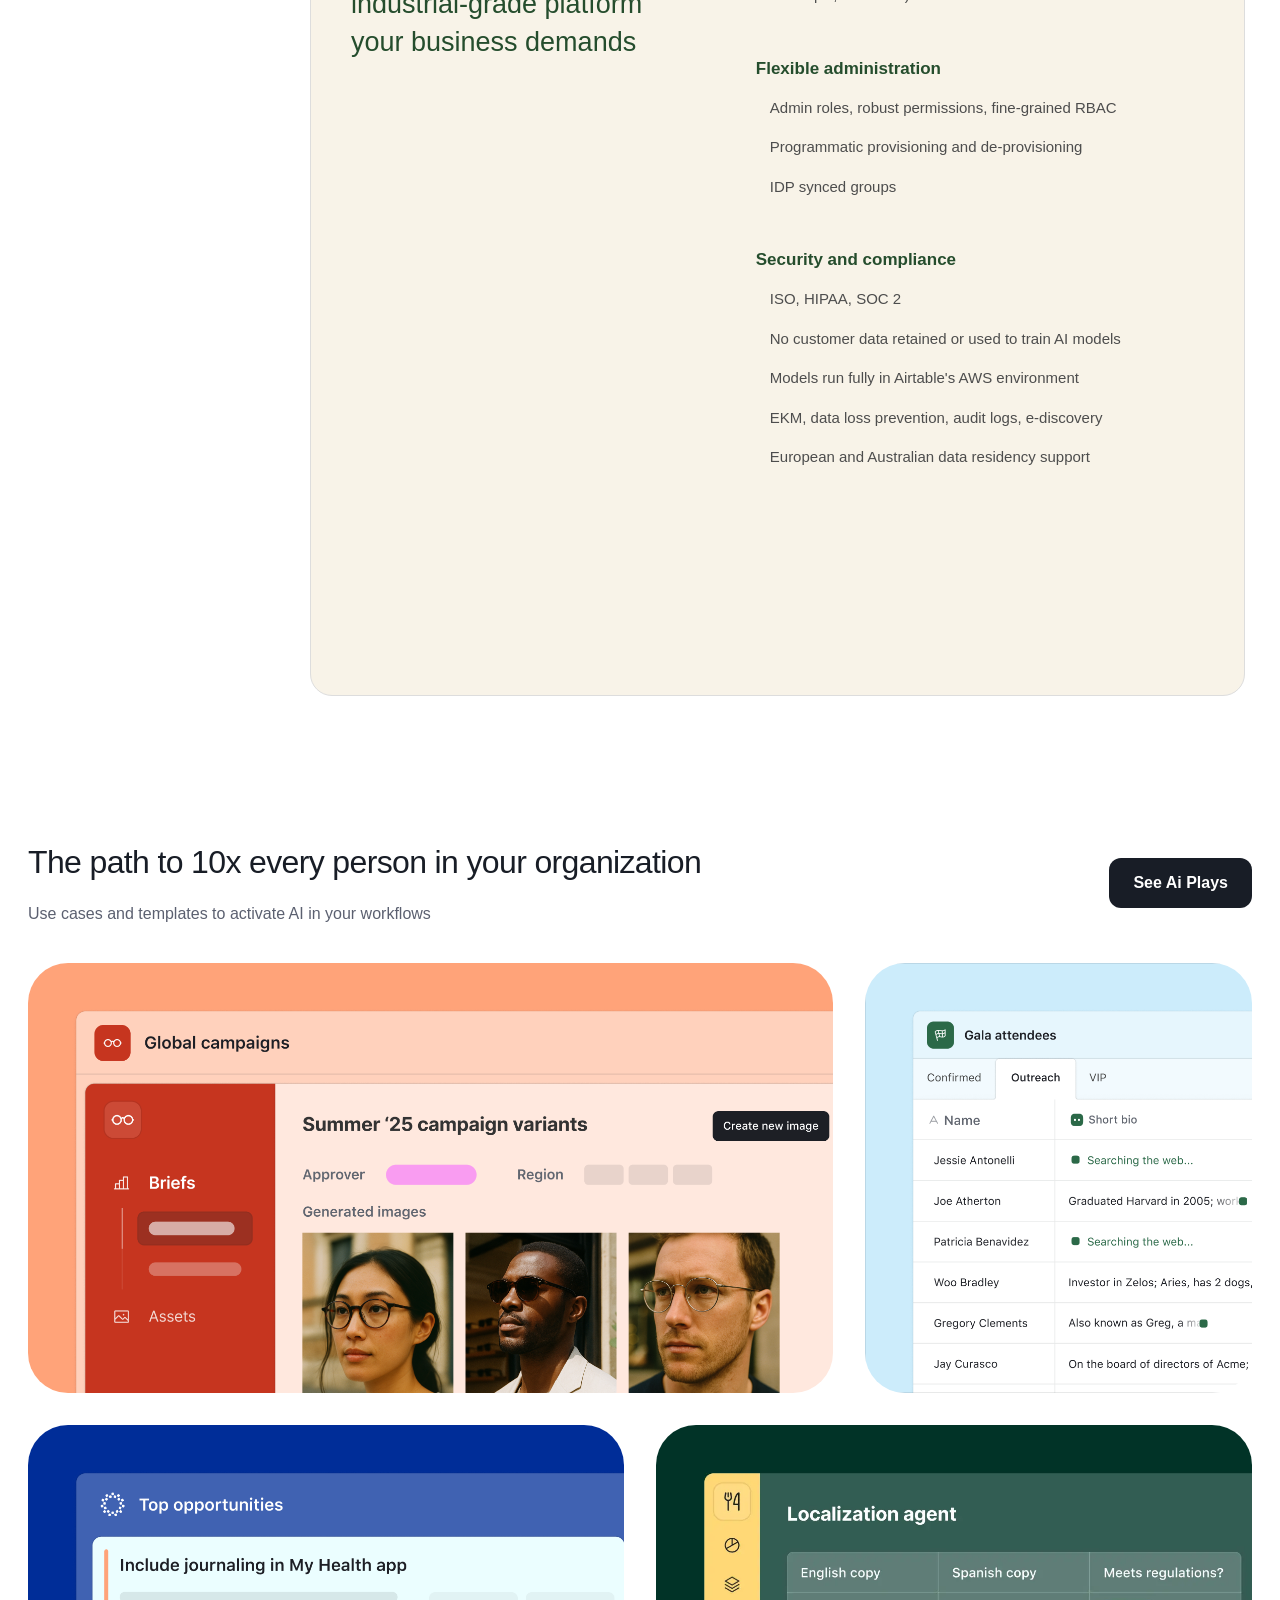
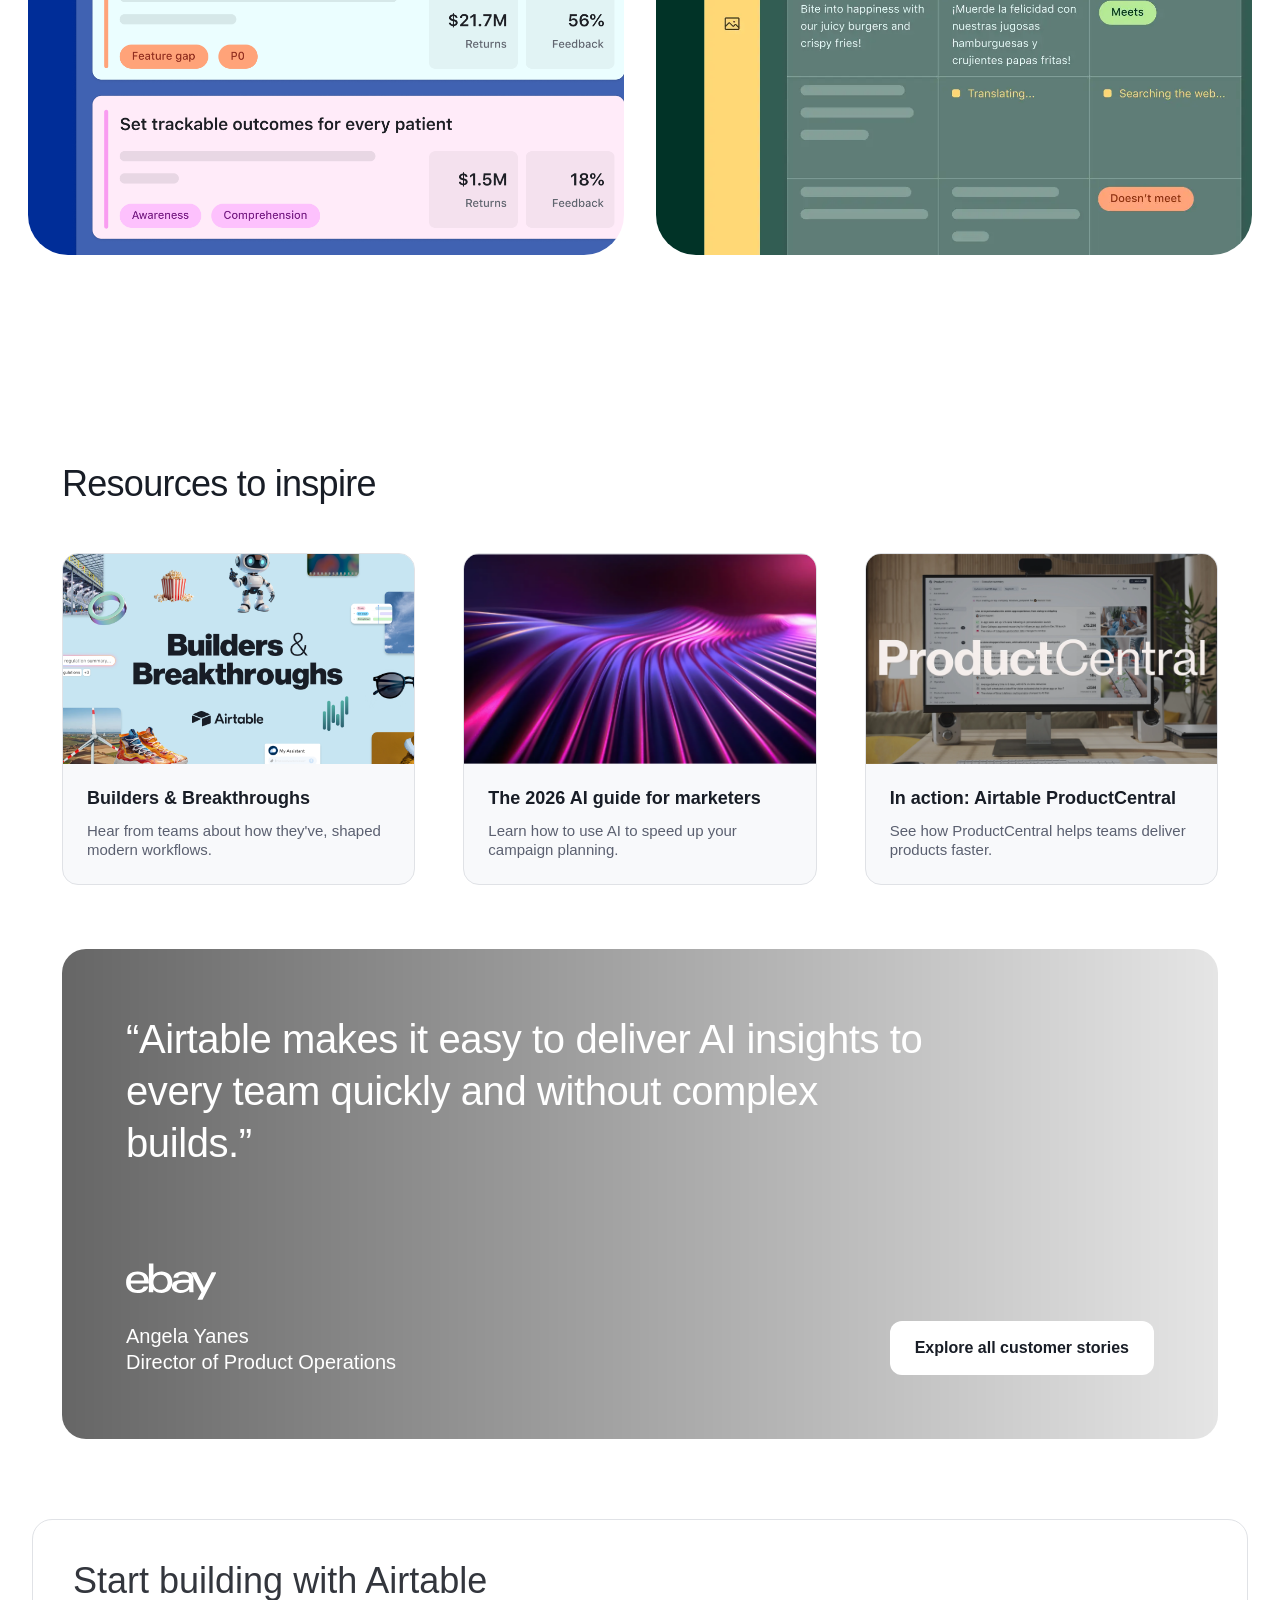
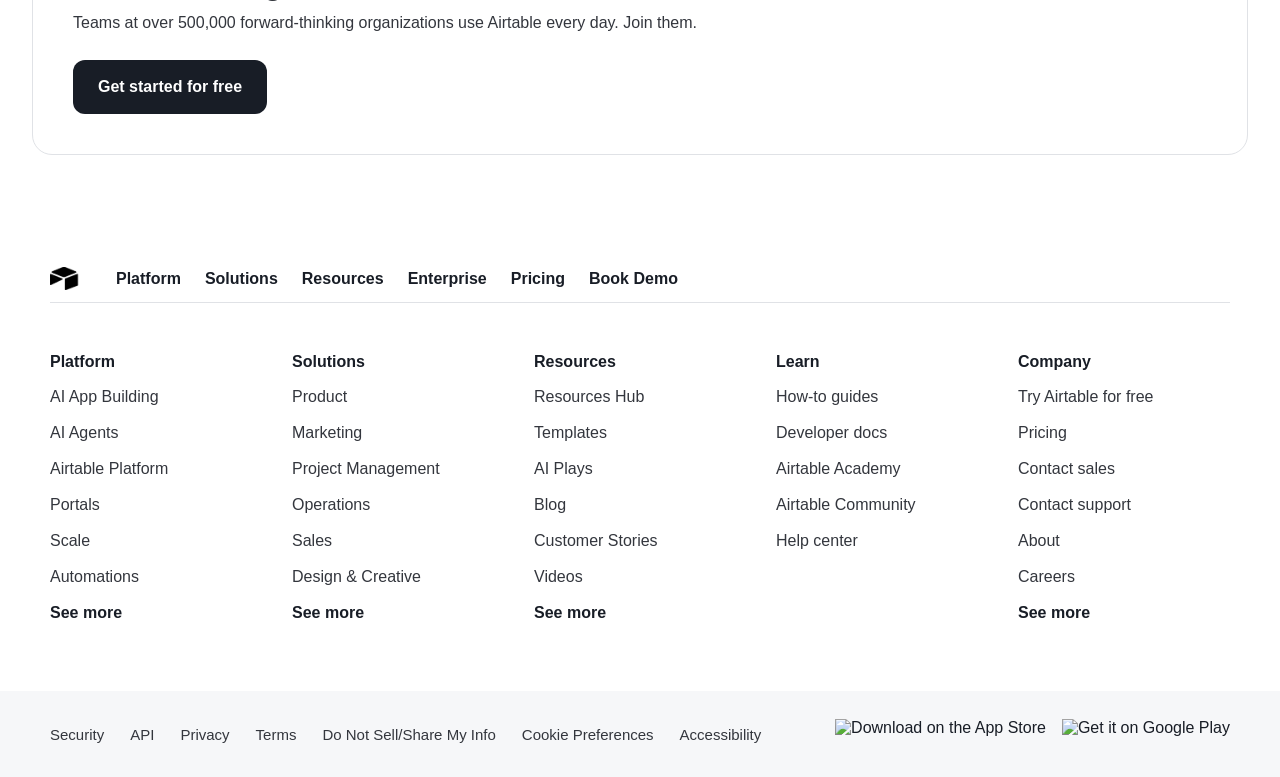
==== commit f4753e21: "responsive layout, ai palys hero fix" ====
--- a/index.html
+++ b/index.html
@@ -300,8 +300,6 @@
             </p>
 
             <a href="./ai-plays.html" class="ai-plays-link">See Ai Plays</a>
-
-
         </div>
 
         <div class="ai-plays-cards">
--- a/style.css
+++ b/style.css
@@ -1,13 +1,18 @@
-*{
-margin: 0;
+* {
+    margin: 0;
     padding: 0;
     box-sizing: border-box;
     font-family: 'Segoe UI', sans-serif;
     text-decoration: none;
     list-style-type: none;
-
-}
-.nav-bar{
+}
+
+img,
+video {
+    max-width: 100%;
+}
+
+.nav-bar {
     display: flex;
     align-items: center;
     width: 100%;
@@ -20,9 +25,19 @@
     box-shadow: 0 4px 12px rgba(0, 0, 0, 0.06);
 }
 
-.nav-logo{
+.nav-logo {
     padding: 20px 0px;
     margin-right: 20px;
+}
+
+.nav-toggle {
+    display: none;
+    background: none;
+    border: none;
+    font-size: 24px;
+    color: #191d26;
+    cursor: pointer;
+    padding: 8px;
 }
 
 .nav-links {
@@ -33,11 +48,11 @@
     gap: 30px;
 }
 
-.nav-links a{
+.nav-links a {
     color: #191d26;
 }
 
-.nav-links i{
+.nav-links i {
     font-size: small;
     opacity: 30%;
 }
@@ -53,33 +68,25 @@
     padding: 15px 25px;
     border: 1px solid #191d26;
     border-radius: 14px;
-
     color: #191d26;
     background-color: white;
-
-    font-weight: 600;
-}
-
+    font-weight: 600;
+}
 
 .signup-btn {
     padding: 15px 27px;
     border-radius: 14px;
-
     color: white;
     background-color: #191d26;
-
-    font-weight: 600;
-}
-
+    font-weight: 600;
+}
 
 .login-btn {
     color: #191d26;
     font-weight: 600;
 }
 
-/*hero*/
-
-.hero{
+.hero {
     margin-top: 50px;
     padding-top: 80px;
 }
@@ -102,7 +109,6 @@
     color: #5c5656;
 }
 
-
 .hero-buttons {
     display: flex;
     justify-content: center;
@@ -110,8 +116,7 @@
     gap: 16px;
 }
 
-
-.started-btn{
+.started-btn {
     padding: 19px 30px;
     border-radius: 14px;
     color: white;
@@ -120,7 +125,7 @@
     font-weight: 600;
 }
 
-.hero-image{
+.hero-image {
     text-align: center;
     margin-top: 30px;
 }
@@ -148,8 +153,6 @@
     height: auto;
 }
 
-/* marquee section */
-
 .marquee-section {
     width: 100%;
     padding: 80px 0;
@@ -194,11 +197,9 @@
     to {
         transform: translateX(-100%);
     }
-} 
-
-/* workflow */
-
-.workflow-sect{
+}
+
+.workflow-sect {
     padding: 100px 35px;
     max-width: 1300px;
     margin: 0 auto;
@@ -211,15 +212,10 @@
     margin-bottom: 40px;
 }
 
-/* workflow section */
-
 .workflow-container {
     display: flex;
     gap: 35px;
 }
-
-
-/* left side */
 
 .workflow-sidebar {
     width: 240px;
@@ -234,9 +230,6 @@
     color: #365675;
     font-size: 18px;
 }
-
-
-/* active item */
 
 .workflow-item.active {
     color: #191d26;
@@ -254,9 +247,6 @@
     border-radius: 2px;
 }
 
-
-/* right side */
-
 .workflow-content {
     flex: 1;
     display: flex;
@@ -301,8 +291,6 @@
     white-space: nowrap;
 }
 
-/* agents at scale */
-
 .agents-card {
     padding: 0;
     overflow: hidden;
@@ -330,7 +318,6 @@
 .workflow-card-bottom {
     min-height: 210px;
     padding: 55px 48px;
-
     display: flex;
     justify-content: space-between;
     align-items: center;
@@ -354,8 +341,6 @@
     background: #191d26;
     color: white;
 }
-
-/* Omni 03 */
 
 .omni-card {
     width: 100%;
@@ -369,7 +354,6 @@
     color: white;
 }
 
-/* Full card background */
 .omni-visual {
     position: absolute;
     inset: 0;
@@ -427,8 +411,6 @@
     background: #191d26;
     color: white;
 }
-
-/* enterprise workflow */
 
 .enterprise-card {
     width: 100%;
@@ -490,13 +472,10 @@
     flex-shrink: 0;
 }
 
-/* AI PLAYS SECTION */
-
 .ai-plays-sect {
     padding: 48px 28px;
 }
 
-/* header */
 .ai-plays-header {
     display: grid;
     grid-template-columns: 1fr auto;
@@ -530,7 +509,6 @@
     border-radius: 12px;
 }
 
-/* cards grid */
 .ai-plays-cards {
     display: grid;
     grid-template-columns: repeat(6, 1fr);
@@ -557,7 +535,6 @@
     object-position: top left;
 }
 
-/* back fades in on hover */
 .ai-plays-back {
     position: absolute;
     inset: 0;
@@ -605,29 +582,6 @@
 .ai-plays-card:nth-child(3) { --bg: #1b1464; --fg: #fa91e0; }
 .ai-plays-card:nth-child(4) { --bg: #0b2e0f; --fg: #fdb827; }
 
-/* mobile: one column */
-@media (max-width: 768px) {
-    .ai-plays-cards {
-        grid-template-columns: 1fr;
-    }
-
-    .ai-plays-card:nth-child(n) {
-        grid-column: auto;
-    }
-
-    .ai-plays-header {
-        grid-template-columns: 1fr;
-    }
-
-    .ai-plays-link {
-        grid-column: 1;
-        grid-row: auto;
-        justify-self: start;
-    }
-}
-
-/* resources sect */
-
 .resources-sect {
     padding: 160px 62px 48px;
 }
@@ -684,17 +638,6 @@
     color: #5b6070;
 }
 
-@media (max-width: 768px) {
-    .resources-sect {
-        padding: 96px 28px 48px;
-    }
-
-    .resources-cards {
-        grid-template-columns: 1fr;
-    }
-}
-
-/* story card section */
 .story-card {
     position: relative;
     height: 490px;
@@ -766,7 +709,1229 @@
     border-radius: 12px;
 }
 
+.cta-sect {
+    margin: 32px 32px 100px;
+    padding: 40px;
+    border: 1px solid #e0e2e6;
+    border-radius: 20px;
+}
+
+.cta-title {
+    font-size: 36px;
+    font-weight: 400;
+    color: #33363d;
+    margin-bottom: 12px;
+}
+
+.cta-text {
+    font-size: 16px;
+    color: #33363d;
+    margin-bottom: 28px;
+}
+
+.cta-btn {
+    display: inline-block;
+    padding: 18px 25px;
+    background: #181d26;
+    color: #fff;
+    font-weight: 600;
+    border-radius: 12px;
+}
+
+.footer {
+    color: #181d26;
+}
+
+.footer-top {
+    display: flex;
+    align-items: center;
+    gap: 36px;
+    margin: 0 50px;
+    padding: 12px 0;
+    border-bottom: 1px solid #e0e2e6;
+}
+
+.footer-links {
+    display: flex;
+    gap: 24px;
+    font-weight: 600;
+}
+
+.footer-links a {
+    color: #181d26;
+}
+
+.footer-socials {
+    display: flex;
+    gap: 28px;
+    margin-left: auto;
+    font-size: 18px;
+}
+
+.footer-socials a {
+    color: #8b909b;
+}
+
+.footer-columns {
+    display: grid;
+    grid-template-columns: repeat(5, 1fr);
+    gap: 30px;
+    padding: 50px 50px 60px;
+}
+
+.footer-col h4 {
+    margin-bottom: 8px;
+    font-size: 16px;
+    font-weight: 600;
+}
+
+.footer-col a {
+    display: block;
+    padding: 9px 0;
+    font-size: 16px;
+    color: #33363d;
+}
+
+.footer-col .footer-more {
+    font-weight: 600;
+    color: #181d26;
+}
+
+.footer-bottom {
+    display: flex;
+    justify-content: space-between;
+    align-items: center;
+    padding: 28px 50px;
+    background: #f6f7f9;
+}
+
+.footer-legal {
+    display: flex;
+    gap: 26px;
+    font-size: 15px;
+    font-weight: 500;
+}
+
+.footer-legal a {
+    color: #33363d;
+}
+
+.footer-apps {
+    display: flex;
+    gap: 16px;
+}
+
+.builders-crumbs {
+    margin-top: 80px;
+    padding: 14px 28px;
+    background: #f6f7f9;
+    font-size: 14px;
+    color: #181d26;
+}
+
+.builders-crumbs a {
+    color: #181d26;
+}
+
+.builders-crumbs i {
+    margin: 0 10px;
+    font-size: 10px;
+    opacity: 0.4;
+}
+
+.builders-hero {
+    max-width: 760px;
+    margin: 0 auto;
+    padding: 40px 28px 0;
+    text-align: center;
+}
+
+.builders-hero h1 {
+    margin-bottom: 20px;
+    font-size: 36px;
+    font-weight: 400;
+    color: #33363d;
+}
+
+.builders-hero p {
+    font-size: 15px;
+    line-height: 1.3;
+    color: #5b6070;
+}
+
+.builders-feature {
+    display: grid;
+    grid-template-columns: repeat(2, minmax(0, 1fr));
+    align-items: center;
+    gap: 40px;
+    padding: 120px 28px;
+}
+
+.builders-label {
+    font-size: 12px;
+    color: #33363d;
+}
+
+.builders-feature-text h2 {
+    margin: 6px 0 24px;
+    font-size: 48px;
+    font-weight: 600;
+    line-height: 1.1;
+    color: #181d26;
+}
+
+.builders-feature-text p {
+    margin-bottom: 28px;
+    max-width: 450px;
+    font-size: 18px;
+    line-height: 1.6;
+    color: #33363d;
+}
+
+.builders-btn {
+    display: inline-block;
+    padding: 18px 25px;
+    background: #181d26;
+    color: #fff;
+    font-weight: 600;
+    border-radius: 12px;
+}
+
+.builders-feature video {
+    display: block;
+    width: 100%;
+    height: auto;
+}
+
+.builders-more {
+    padding: 60px 28px;
+}
+
+.builders-more h2 {
+    margin-bottom: 32px;
+    font-size: 32px;
+    font-weight: 400;
+    color: #181d26;
+}
+
+.builders-cards {
+    display: flex;
+    gap: 28px;
+    overflow-x: auto;
+    scrollbar-width: none;
+}
+
+.builders-cards::-webkit-scrollbar {
+    display: none;
+}
+
+.builders-card {
+    flex: 0 0 440px;
+    height: 488px;
+    display: flex;
+    flex-direction: column;
+    border: 1px solid #e0e2e6;
+    border-radius: 24px;
+    overflow: hidden;
+    color: #181d26;
+}
+
+.builders-card-text {
+    padding: 34px;
+}
+
+.builders-pill {
+    display: inline-block;
+    margin-bottom: 20px;
+    padding: 6px 12px;
+    background: #eceef1;
+    border-radius: 999px;
+    font-size: 14px;
+    color: #5b6070;
+}
+
+.builders-card h3 {
+    font-size: 18px;
+    font-weight: 600;
+    line-height: 1.2;
+}
+
+.builders-card img {
+    margin-top: auto;
+    width: 100%;
+    height: 280px;
+    object-fit: cover;
+    object-position: bottom;
+}
+
+.plays-hero {
+    display: grid;
+    grid-template-columns: 3fr 2fr;
+    align-items: center;
+    min-height: 240px;
+    padding: 40px 52px;
+    background: #200d3d;
+    color: #fff;
+}
+
+.plays-hero h1 {
+    max-width: 600px;
+    font-size: 44px;
+    font-weight: 400;
+    line-height: 1.1;
+}
+
+.plays-hero p {
+    font-size: 16px;
+    line-height: 1.3;
+}
+.plays-top {
+    display: grid;
+    grid-template-columns: repeat(3, minmax(0, 1fr));
+    gap: 28px;
+    padding: 20px 20px 0;
+}
+
+.plays-card {
+    display: flex;
+    flex-direction: column;
+    border: 1px solid #e0e2e6;
+    border-radius: 20px;
+    overflow: hidden;
+    background: #f8f9fb;
+    color: #181d26;
+}
+
+.plays-text {
+    padding: 24px;
+}
+
+.plays-tag {
+    display: inline-block;
+    margin-bottom: 16px;
+    padding: 6px 12px;
+    border-radius: 999px;
+    font-size: 14px;
+    background: var(--tag-bg);
+    color: var(--tag-fg);
+}
+
+.plays-card h3 {
+    margin-bottom: 10px;
+    font-size: 18px;
+    font-weight: 600;
+    line-height: 1.2;
+}
+
+.plays-card p {
+    font-size: 15px;
+    line-height: 1.4;
+    color: #5b6070;
+}
+
+.plays-card img {
+    margin-top: auto;
+    width: 100%;
+    height: 190px;
+    padding: 20px 20px 0;
+    background: var(--tint);
+    object-fit: cover;
+    object-position: top;
+}
+
+.plays-ops { --tint: #ffa37a; --tag-bg: #ffe0d2; --tag-fg: #b84a12; }
+.plays-mkt { --tint: #f5a3e8; --tag-bg: #fddcf5; --tag-fg: #b8168a; }
+.plays-dig { --tint: #cdeaf8; --tag-bg: #d3eefb; --tag-fg: #0b6a94; }
+.plays-phy { --tint: #fdd366; --tag-bg: #fdefc2; --tag-fg: #8a5a00; }
+
+.plays-main {
+    display: grid;
+    grid-template-columns: 280px minmax(0, 1fr);
+    gap: 28px;
+    padding: 90px 48px 80px;
+}
+
+.plays-label {
+    margin-bottom: 24px;
+    padding-bottom: 16px;
+    border-bottom: 1px solid #e0e2e6;
+    font-size: 16px;
+    color: #33363d;
+}
+
+.plays-group {
+    margin-bottom: 28px;
+    padding-bottom: 28px;
+    border-bottom: 1px solid #e0e2e6;
+}
+
+.plays-group:last-of-type {
+    border-bottom: none;
+}
+
+.plays-group h4 {
+    display: flex;
+    justify-content: space-between;
+    align-items: center;
+    margin-bottom: 14px;
+    font-size: 16px;
+    font-weight: 400;
+    color: #33363d;
+}
+
+.plays-group h4 i {
+    font-size: 12px;
+    color: #5b6070;
+}
+
+.plays-group label {
+    display: flex;
+    align-items: center;
+    gap: 12px;
+    padding: 6px 0;
+    font-size: 14px;
+    color: #33363d;
+    cursor: pointer;
+}
+
+.plays-clear {
+    padding: 14px 22px;
+    border: 1px solid #cfd3da;
+    border-radius: 12px;
+    background: #fff;
+    font-size: 16px;
+    color: #5b6070;
+    cursor: pointer;
+}
+
+.plays-grid {
+    display: grid;
+    grid-template-columns: repeat(3, minmax(0, 1fr));
+    gap: 28px;
+}
+
+.product-main {
+    display: grid;
+    grid-template-columns: minmax(0, 1fr) clamp(400px, 39vw, 530px);
+    gap: clamp(40px, 10vw, 140px);
+    padding: 40px 24px 100px;
+}
+
+.product-label {
+    display: inline-block;
+    margin-bottom: 14px;
+    font-size: 16px;
+    font-weight: 500;
+    color: #181d26;
+}
+
+.product-label i {
+    margin-right: 6px;
+    color: #e8457a;
+}
+
+.product-info h1 {
+    margin-bottom: 40px;
+    font-size: 48px;
+    font-weight: 500;
+    line-height: 1.15;
+    color: #2d3036;
+}
+
+.product-info p {
+    margin-bottom: 40px;
+    font-size: 19px;
+    line-height: 1.5;
+    color: #33363d;
+}
+
+.product-info img {
+    display: block;
+    width: 100%;
+    margin-bottom: 28px;
+    border-radius: 8px;
+}
+
+.product-info h3 {
+    margin-bottom: 18px;
+    font-size: 18px;
+    font-weight: 600;
+    color: #181d26;
+}
+
+.product-list {
+    padding-left: 32px;
+}
+
+.product-list li {
+    list-style-type: disc;
+    margin-bottom: 8px;
+    font-size: 19px;
+    line-height: 1.5;
+    color: #33363d;
+}
+
+.product-list strong {
+    font-weight: 600;
+    color: #181d26;
+}
+
+.product-form {
+    align-self: start;
+    padding: 30px;
+    background: #fff;
+    border-radius: 24px;
+    box-shadow: 0 10px 40px rgba(0, 0, 0, 0.1);
+}
+
+.product-form h2 {
+    margin-bottom: 24px;
+    font-size: 20px;
+    font-weight: 500;
+    color: #181d26;
+}
+
+.product-row {
+    display: grid;
+    grid-template-columns: 1fr 1fr;
+    gap: 8px;
+    margin-bottom: 10px;
+}
+
+.product-field {
+    display: block;
+    margin-bottom: 10px;
+    padding: 10px 14px 6px;
+    border: 1px solid #cfd3da;
+    border-radius: 12px;
+    background: #fff;
+}
+
+.product-row .product-field {
+    margin-bottom: 0;
+}
+
+.product-field span {
+    display: block;
+    margin-bottom: 6px;
+    font-size: 13px;
+    color: #33363d;
+}
+
+.product-field b {
+    font-weight: 400;
+    color: #d6336c;
+}
+
+.product-field input,
+.product-field select {
+    width: 100%;
+    height: 28px;
+    border: none;
+    outline: none;
+    background: transparent;
+    font-size: 16px;
+}
+
+.product-consent {
+    margin: 24px 0 28px;
+    font-size: 14px;
+    line-height: 1.4;
+    color: #6b7080;
+}
+
+.product-consent a {
+    color: #1b61c9;
+    text-decoration: underline;
+}
+
+.product-btn {
+    width: 100%;
+    padding: 20px;
+    border: none;
+    border-radius: 12px;
+    background: #181d26;
+    color: #fff;
+    font-size: 16px;
+    font-weight: 600;
+    cursor: pointer;
+}
+
+.product-explore {
+    padding: 60px 24px 80px;
+}
+
+.product-explore-top {
+    display: flex;
+    justify-content: space-between;
+    align-items: center;
+    margin-bottom: 40px;
+}
+
+.product-explore-top h2 {
+    font-size: 22px;
+    font-weight: 400;
+    color: #181d26;
+}
+
+.product-explore-top a {
+    font-size: 18px;
+    color: #1b61c9;
+}
+
+.product-cats {
+    display: grid;
+    grid-template-columns: repeat(5, 1fr);
+    text-align: center;
+}
+
+.product-cats a {
+    font-size: 18px;
+    color: #33363d;
+}
+
+.product-cats i {
+    display: block;
+    margin: 0 auto 12px;
+    font-size: 24px;
+}
+
+.product-cats a:nth-child(1) i,
+.product-cats a:nth-child(2) i { color: #e8457a; }
+.product-cats a:nth-child(3) i { color: #2fa84f; }
+.product-cats a:nth-child(4) i { color: #7a5af8; }
+.product-cats a:nth-child(5) i { color: #f59e0b; }
+
+.stories-hero {
+    padding: 50px 0 40px;
+    background: #f6f7f9;
+    text-align: center;
+}
+
+.stories-kicker {
+    margin-bottom: 10px;
+    font-size: 32px;
+    font-weight: 400;
+    color: #4a4e59;
+}
+
+.stories-hero h1 {
+    margin-bottom: 40px;
+    font-size: 40px;
+    font-weight: 500;
+    color: #181d26;
+}
+
+.stories-slides {
+    --w: 64vw;
+    display: flex;
+    gap: 20px;
+    padding: 0 calc((100vw - var(--w)) / 2);
+    overflow-x: auto;
+    scroll-snap-type: x mandatory;
+    scrollbar-width: none;
+    text-align: left;
+}
+
+.stories-slides::-webkit-scrollbar {
+    display: none;
+}
+
+.stories-slide {
+    position: relative;
+    flex: 0 0 var(--w);
+    aspect-ratio: 16 / 9;
+    border-radius: 24px;
+    overflow: hidden;
+    scroll-snap-align: center;
+    color: #fff;
+}
+
+.stories-slide img {
+    position: absolute;
+    inset: 0;
+    width: 100%;
+    height: 100%;
+    object-fit: cover;
+}
+
+.stories-slide::after {
+    content: "";
+    position: absolute;
+    inset: 0;
+    background: linear-gradient(to top, rgba(0, 0, 0, 0.7), rgba(0, 0, 0, 0.05) 60%);
+}
+
+.stories-slide-text,
+.stories-slide-btn {
+    position: absolute;
+    z-index: 1;
+}
+
+.stories-slide-text {
+    left: 32px;
+    bottom: 32px;
+    max-width: 65%;
+}
+
+.stories-slide-text span {
+    display: block;
+    margin-bottom: 10px;
+    font-size: 14px;
+}
+
+.stories-slide-text h3 {
+    font-size: 30px;
+    font-weight: 500;
+    line-height: 1.2;
+}
+
+.stories-slide-btn {
+    right: 32px;
+    bottom: 32px;
+    padding: 14px 22px;
+    border: 1px solid #fff;
+    border-radius: 10px;
+    background: rgba(0, 0, 0, 0.25);
+    color: #fff;
+    font-weight: 600;
+}
+
+.stories-dots {
+    display: flex;
+    justify-content: center;
+    align-items: center;
+    gap: 8px;
+    margin-top: 36px;
+}
+
+.stories-dots span {
+    width: 70px;
+    height: 2px;
+    background: #cfd3da;
+}
+
+.stories-dots span.active {
+    background: #181d26;
+}
+
+.stories-dots i {
+    margin-left: 24px;
+    color: #b0b4bd;
+}
+
+.stories-trust {
+    padding: 60px 24px 50px;
+    text-align: center;
+}
+
+.stories-trust p {
+    margin-bottom: 30px;
+    font-size: 14px;
+    color: #5b6070;
+}
+
+.stories-logos {
+    display: flex;
+    justify-content: center;
+    align-items: center;
+    flex-wrap: wrap;
+    gap: 60px;
+}
+
+.stories-logos img {
+    height: 28px;
+    width: auto;
+}
+
+.stories-grid {
+    display: grid;
+    grid-template-columns: repeat(3, minmax(0, 1fr));
+    gap: 22px;
+    padding: 0 24px;
+}
+
+.stories-card {
+    border: 1px solid #e0e2e6;
+    border-radius: 16px;
+    overflow: hidden;
+    background: #f8f9fb;
+    color: #181d26;
+}
+
+.stories-photo {
+    display: block;
+    width: 100%;
+    aspect-ratio: 16 / 9;
+    object-fit: cover;
+}
+
+.stories-body {
+    padding: 18px 18px 22px;
+}
+
+.stories-logo {
+    display: block;
+    height: 24px;
+    width: auto;
+    max-width: 140px;
+    object-fit: contain;
+    object-position: left;
+    margin-bottom: 14px;
+}
+
+.stories-body h3 {
+    font-size: 15px;
+    font-weight: 600;
+    line-height: 1.35;
+}
+
+.stories-more {
+    padding: 40px 0 100px;
+    text-align: center;
+}
+
+.stories-more a {
+    display: inline-block;
+    padding: 14px 24px;
+    border: 1px solid #181d26;
+    border-radius: 12px;
+    background: #fff;
+    font-weight: 600;
+    color: #181d26;
+}
+
+.stories-join {
+    display: flex;
+    justify-content: space-between;
+    align-items: center;
+    gap: 24px;
+    padding: 70px 24px;
+    background: #eef3fb;
+}
+
+.stories-join h2 {
+    font-size: 28px;
+    font-weight: 300;
+    color: #33363d;
+}
+
+.stories-join-btn {
+    padding: 18px 25px;
+    background: #181d26;
+    color: #fff;
+    font-weight: 600;
+    border-radius: 12px;
+    white-space: nowrap;
+}
+
+@media (max-width: 1100px) {
+    .nav-bar {
+        flex-wrap: wrap;
+        padding: 0 24px;
+        max-height: 100vh;
+        overflow-y: auto;
+    }
+
+    .nav-logo {
+        margin-right: auto;
+    }
+
+    .nav-toggle {
+        display: block;
+    }
+
+    .nav-links,
+    .nav-buttons {
+        display: none;
+        width: 100%;
+    }
+
+    .nav-bar.open .nav-links {
+        display: flex;
+        flex-direction: column;
+        align-items: stretch;
+        gap: 0;
+        padding-top: 8px;
+    }
+
+    .nav-links li {
+        display: flex;
+        justify-content: space-between;
+        align-items: center;
+        padding: 16px 0;
+        border-bottom: 1px solid #eeeeee;
+    }
+
+    .nav-bar.open .nav-buttons {
+        display: flex;
+        flex-direction: column;
+        align-items: stretch;
+        margin-left: 0;
+        padding: 20px 0 24px;
+        gap: 12px;
+    }
+
+    .demo-btn,
+    .signup-btn,
+    .login-btn {
+        text-align: center;
+    }
+
+    .login-btn {
+        padding: 12px 0;
+    }
+}
+
+@media (max-width: 1024px) {
+    .workflow-sect {
+        padding: 70px 28px;
+    }
+
+    .workflow-container {
+        flex-direction: column;
+        gap: 24px;
+    }
+
+    .workflow-sidebar {
+        position: static;
+        width: 100%;
+        display: flex;
+        overflow-x: auto;
+        scrollbar-width: none;
+    }
+
+    .workflow-sidebar::-webkit-scrollbar {
+        display: none;
+    }
+
+    .workflow-item {
+        white-space: nowrap;
+        flex-shrink: 0;
+    }
+
+    .enterprise-card {
+        grid-template-columns: 1fr;
+        min-height: auto;
+        gap: 40px;
+    }
+
+    .ai-plays-cards {
+        grid-template-columns: repeat(2, 1fr);
+        gap: 24px;
+    }
+
+    .ai-plays-card:nth-child(n) {
+        grid-column: auto;
+    }
+
+    .ai-plays-back p {
+        font-size: 26px;
+    }
+
+    .resources-sect {
+        padding: 100px 32px 40px;
+    }
+
+    .resources-cards {
+        gap: 24px;
+    }
+
+    .story-content {
+        top: 40px;
+        left: 40px;
+        right: 40px;
+    }
+
+    .story-bottom {
+        left: 40px;
+        bottom: 40px;
+    }
+
+    .story-btn {
+        right: 40px;
+        bottom: 40px;
+    }
+
+    .story-quote {
+        font-size: 32px;
+    }
+
+    .footer-top {
+        flex-wrap: wrap;
+        margin: 0 32px;
+        row-gap: 16px;
+    }
+
+    .footer-columns {
+        padding: 40px 32px 50px;
+        gap: 20px;
+    }
+
+    .footer-bottom {
+        padding: 28px 32px;
+        gap: 20px;
+        flex-wrap: wrap;
+    }
+
+    .footer-legal {
+        flex-wrap: wrap;
+        gap: 16px 22px;
+    }
+
+    .builders-feature {
+        padding: 80px 28px;
+    }
+
+    .builders-feature-text h2 {
+        font-size: 40px;
+    }
+
+    .plays-hero {
+        padding: 50px 48px 60px;
+    }
+
+    .plays-hero h1 {
+        font-size: 36px;
+    }
+
+    .plays-top {
+        gap: 20px;
+    }
+
+    .plays-main {
+        grid-template-columns: 220px minmax(0, 1fr);
+        padding: 60px 32px;
+    }
+
+    .plays-grid {
+        grid-template-columns: repeat(2, minmax(0, 1fr));
+        gap: 20px;
+    }
+
+    .product-main {
+        grid-template-columns: 1fr;
+        gap: 40px;
+        padding: 40px 28px 70px;
+    }
+
+    .product-form {
+        max-width: 600px;
+    }
+
+    .product-info h1 {
+        font-size: 40px;
+    }
+
+    .product-explore {
+        padding: 50px 28px 60px;
+    }
+
+    .stories-slides {
+        --w: 76vw;
+    }
+
+    .stories-slide-text h3 {
+        font-size: 26px;
+    }
+
+    .stories-grid {
+        grid-template-columns: repeat(2, minmax(0, 1fr));
+    }
+}
+
 @media (max-width: 768px) {
+    .nav-bar {
+        padding: 0 20px;
+    }
+
+    .nav-logo {
+        padding: 14px 0;
+    }
+
+    .nav-logo img {
+        width: 110px;
+    }
+
+    .hero {
+        margin-top: 40px;
+        padding-top: 40px;
+    }
+
+    .hero-header {
+        padding: 0 20px;
+    }
+
+    .hero-header h1 {
+        font-size: 30px;
+        line-height: 1.2;
+    }
+
+    .hero-header p {
+        padding: 20px 0 24px;
+    }
+
+    .hero-buttons {
+        flex-wrap: wrap;
+    }
+
+    .started-btn,
+    .hero-demo-btn {
+        padding: 16px 24px;
+    }
+
+    .hero-video {
+        width: 92%;
+    }
+
+    .marquee-section {
+        padding: 50px 0;
+    }
+
+    .marquee-section h2 {
+        padding: 0 20px;
+        margin-bottom: 30px;
+    }
+
+    .logo-track {
+        gap: 40px;
+        padding-right: 40px;
+    }
+
+    .logo-track img {
+        height: 36px;
+    }
+
+    .workflow-sect {
+        padding: 50px 20px;
+    }
+
+    .workflow-title {
+        font-size: 26px;
+        margin-bottom: 28px;
+    }
+
+    .workflow-item {
+        font-size: 16px;
+        padding: 14px 18px;
+    }
+
+    .workflow-card {
+        flex-direction: column;
+        align-items: flex-start;
+        gap: 24px;
+        padding: 32px 24px;
+        min-height: auto;
+    }
+
+    .workflow-card h3 {
+        font-size: 22px;
+    }
+
+    .agents-card,
+    .omni-card {
+        padding: 0;
+    }
+
+    .workflow-card-video {
+        height: 200px;
+    }
+
+    .workflow-card-bottom {
+        flex-direction: column;
+        align-items: flex-start;
+        gap: 24px;
+        min-height: auto;
+        padding: 32px 24px;
+    }
+
+    .omni-card {
+        min-height: 420px;
+    }
+
+    .omni-card .workflow-card-bottom {
+        min-height: 420px;
+        padding: 32px 24px;
+    }
+
+    .omni-gif {
+        width: 32%;
+        left: 22%;
+    }
+
+    .enterprise-card {
+        padding: 32px 24px;
+        gap: 32px;
+    }
+
+    .enterprise-intro h3 {
+        font-size: 22px;
+    }
+
+    .enterprise-icon {
+        margin-bottom: 28px;
+    }
+
+    .ai-plays-sect {
+        padding: 40px 20px;
+    }
+
+    .ai-plays-title {
+        font-size: 26px;
+    }
+
+    .ai-plays-header {
+        grid-template-columns: 1fr;
+    }
+
+    .ai-plays-link {
+        grid-column: 1;
+        grid-row: auto;
+        justify-self: start;
+    }
+
+    .ai-plays-cards {
+        grid-template-columns: 1fr;
+        gap: 20px;
+        margin-top: 28px;
+    }
+
+    .ai-plays-card {
+        height: 360px;
+        border-radius: 28px;
+    }
+
+    .ai-plays-back {
+        padding: 24px;
+        gap: 24px;
+    }
+
+    .ai-plays-back p {
+        font-size: 22px;
+    }
+
+    .ai-plays-back a {
+        padding: 12px 26px;
+        font-size: 18px;
+    }
+
+    .resources-sect {
+        padding: 70px 20px 40px;
+    }
+
+    .resources-title {
+        font-size: 28px;
+        margin-bottom: 28px;
+    }
+
+    .resources-cards {
+        grid-template-columns: 1fr;
+    }
+
+    .resources-img {
+        height: 190px;
+    }
+
     .story-card {
         height: auto;
         min-height: 480px;
@@ -775,6 +1940,7 @@
         flex-direction: column;
         justify-content: space-between;
         gap: 40px;
+        margin-top: 40px;
     }
 
     .story-content,
@@ -794,40 +1960,7 @@
     .story-btn {
         align-self: flex-start;
     }
-}
-
-/* cta section */
-
-.cta-sect {
-    margin: 32px 32px 100px;
-    padding: 40px;
-    border: 1px solid #e0e2e6;
-    border-radius: 20px;
-}
-
-.cta-title {
-    font-size: 36px;
-    font-weight: 400;
-    color: #33363d;
-    margin-bottom: 12px;
-}
-
-.cta-text {
-    font-size: 16px;
-    color: #33363d;
-    margin-bottom: 28px;
-}
-
-.cta-btn {
-    display: inline-block;
-    padding: 18px 25px;
-    background: #181d26;
-    color: #fff;
-    font-weight: 600;
-    border-radius: 12px;
-}
-
-@media (max-width: 768px) {
+
     .cta-sect {
         margin: 32px 16px 64px;
         padding: 28px;
@@ -836,99 +1969,8 @@
     .cta-title {
         font-size: 28px;
     }
-}
-
-/* footer */
-
-.footer {
-    color: #181d26;
-}
-
-/* top row */
-.footer-top {
-    display: flex;
-    align-items: center;
-    gap: 36px;
-    margin: 0 50px;
-    padding: 12px 0;
-    border-bottom: 1px solid #e0e2e6;
-}
-
-.footer-links {
-    display: flex;
-    gap: 24px;
-    font-weight: 600;
-}
-
-.footer-links a {
-    color: #181d26;
-}
-
-.footer-socials {
-    display: flex;
-    gap: 28px;
-    margin-left: auto;
-    font-size: 18px;
-}
-
-.footer-socials a {
-    color: #8b909b;
-}
-
-/* link columns */
-.footer-columns {
-    display: grid;
-    grid-template-columns: repeat(5, 1fr);
-    gap: 30px;
-    padding: 50px 50px 60px;
-}
-
-.footer-col h4 {
-    margin-bottom: 8px;
-    font-size: 16px;
-    font-weight: 600;
-}
-
-.footer-col a {
-    display: block;
-    padding: 9px 0;
-    font-size: 16px;
-    color: #33363d;
-}
-
-.footer-col .footer-more {
-    font-weight: 600;
-    color: #181d26;
-}
-
-/* bottom bar */
-.footer-bottom {
-    display: flex;
-    justify-content: space-between;
-    align-items: center;
-    padding: 28px 50px;
-    background: #f6f7f9;
-}
-
-.footer-legal {
-    display: flex;
-    gap: 26px;
-    font-size: 15px;
-    font-weight: 500;
-}
-
-.footer-legal a {
-    color: #33363d;
-}
-
-.footer-apps {
-    display: flex;
-    gap: 16px;
-}
-
-@media (max-width: 768px) {
+
     .footer-top {
-        flex-wrap: wrap;
         margin: 0 20px;
     }
 
@@ -953,821 +1995,265 @@
         padding: 28px 20px;
     }
 
-    .footer-legal {
-        flex-wrap: wrap;
-        gap: 16px;
-    }
-}
-
-/* builders & breakthroughs */
-
-.builders-crumbs {
-    margin-top: 80px;
-    padding: 14px 28px;
-    background: #f6f7f9;
-    font-size: 14px;
-    color: #181d26;
-}
-
-.builders-crumbs a {
-    color: #181d26;
-}
-
-.builders-crumbs i {
-    margin: 0 10px;
-    font-size: 10px;
-    opacity: 0.4;
-}
-
-/* hero */
-.builders-hero {
-    max-width: 760px;
-    margin: 0 auto;
-    padding: 40px 28px 0;
-    text-align: center;
-}
-
-.builders-hero h1 {
-    margin-bottom: 20px;
-    font-size: 36px;
-    font-weight: 400;
-    color: #33363d;
-}
-
-.builders-hero p {
-    font-size: 15px;
-    line-height: 1.3;
-    color: #5b6070;
-}
-
-/* episode 1 */
-.builders-feature {
-    display: grid;
-    grid-template-columns: repeat(2, minmax(0, 1fr));
-    align-items: center;
-    gap: 40px;
-    padding: 120px 28px;
-}
-
-.builders-label {
-    font-size: 12px;
-    color: #33363d;
-}
-
-.builders-feature-text h2 {
-    margin: 6px 0 24px;
-    font-size: 48px;
-    font-weight: 600;
-    line-height: 1.1;
-    color: #181d26;
-}
-
-.builders-feature-text p {
-    margin-bottom: 28px;
-    max-width: 450px;
-    font-size: 18px;
-    line-height: 1.6;
-    color: #33363d;
-}
-
-.builders-btn {
-    display: inline-block;
-    padding: 18px 25px;
-    background: #181d26;
-    color: #fff;
-    font-weight: 600;
-    border-radius: 12px;
-}
-
-.builders-feature video {
-    display: block;
-    width: 100%;
-    height: auto;
-}
-
-/* stay in builder mode */
-.builders-more {
-    padding: 60px 28px;
-}
-
-.builders-more h2 {
-    margin-bottom: 32px;
-    font-size: 32px;
-    font-weight: 400;
-    color: #181d26;
-}
-
-
-.builders-cards {
-    display: flex;
-    gap: 28px;
-    overflow-x: auto;
-    scrollbar-width: none;
-}
-
-.builders-cards::-webkit-scrollbar {
-    display: none;
-}
-
-.builders-card {
-    flex: 0 0 440px;
-    height: 488px;
-    display: flex;
-    flex-direction: column;
-    border: 1px solid #e0e2e6;
-    border-radius: 24px;
-    overflow: hidden;
-    color: #181d26;
-}
-
-.builders-card-text {
-    padding: 34px;
-}
-
-.builders-pill {
-    display: inline-block;
-    margin-bottom: 20px;
-    padding: 6px 12px;
-    background: #eceef1;
-    border-radius: 999px;
-    font-size: 14px;
-    color: #5b6070;
-}
-
-.builders-card h3 {
-    font-size: 18px;
-    font-weight: 600;
-    line-height: 1.2;
-}
-
-/* image sits at the bottom of the card */
-.builders-card img {
-    margin-top: auto;
-    width: 100%;
-    height: 280px;
-    object-fit: cover;
-    object-position: bottom;
-}
-
-@media (max-width: 768px) {
+    .builders-crumbs {
+        margin-top: 64px;
+        padding: 12px 20px;
+        font-size: 13px;
+    }
+
+    .builders-hero {
+        padding: 32px 20px 0;
+    }
+
+    .builders-hero h1 {
+        font-size: 28px;
+    }
+
     .builders-feature {
         grid-template-columns: 1fr;
-        padding: 60px 28px;
+        padding: 50px 20px;
+        gap: 28px;
     }
 
     .builders-feature-text h2 {
-        font-size: 34px;
+        font-size: 32px;
+    }
+
+    .builders-more {
+        padding: 40px 20px;
+    }
+
+    .builders-more h2 {
+        font-size: 26px;
     }
 
     .builders-card {
         flex-basis: 300px;
     }
-}
-
-/* ai plays page */
-
-/* hero */
-.plays-hero {
-    display: grid;
-    grid-template-columns: 1fr 1fr;
-    align-items: center;
-    gap: 40px;
-    padding: 50px 48px 60px;
-    background: #1d0b57;
-    color: #fff;
-}
-
-.plays-hero h1 {
-    max-width: 520px;
-    font-size: 44px;
-    font-weight: 400;
-    line-height: 1.15;
-}
-
-.plays-hero p {
-    max-width: 440px;
-    font-size: 16px;
-    line-height: 1.4;
-}
-
-/* featured row */
-.plays-top {
-    display: grid;
-    grid-template-columns: repeat(3, minmax(0, 1fr));
-    gap: 28px;
-    padding: 20px 20px 0;
-}
-
-/* card (used in both rows) */
-.plays-card {
-    display: flex;
-    flex-direction: column;
-    border: 1px solid #e0e2e6;
-    border-radius: 20px;
-    overflow: hidden;
-    background: #f8f9fb;
-    color: #181d26;
-}
-
-.plays-text {
-    padding: 24px;
-}
-
-.plays-tag {
-    display: inline-block;
-    margin-bottom: 16px;
-    padding: 6px 12px;
-    border-radius: 999px;
-    font-size: 14px;
-    background: var(--tag-bg);
-    color: var(--tag-fg);
-}
-
-.plays-card h3 {
-    margin-bottom: 10px;
-    font-size: 18px;
-    font-weight: 600;
-    line-height: 1.2;
-}
-
-.plays-card p {
-    font-size: 15px;
-    line-height: 1.4;
-    color: #5b6070;
-}
-
-.plays-card img {
-    margin-top: auto;
-    width: 100%;
-    height: 190px;
-    padding: 20px 20px 0;
-    background: var(--tint);
-    object-fit: cover;
-    object-position: top;
-}
-
-/* category colours */
-.plays-ops { --tint: #ffa37a; --tag-bg: #ffe0d2; --tag-fg: #b84a12; }
-.plays-mkt { --tint: #f5a3e8; --tag-bg: #fddcf5; --tag-fg: #b8168a; }
-.plays-dig { --tint: #cdeaf8; --tag-bg: #d3eefb; --tag-fg: #0b6a94; }
-.plays-phy { --tint: #fdd366; --tag-bg: #fdefc2; --tag-fg: #8a5a00; }
-
-/* filter + grid */
-.plays-main {
-    display: grid;
-    grid-template-columns: 280px minmax(0, 1fr);
-    gap: 28px;
-    padding: 90px 48px 80px;
-}
-
-.plays-label {
-    margin-bottom: 24px;
-    padding-bottom: 16px;
-    border-bottom: 1px solid #e0e2e6;
-    font-size: 16px;
-    color: #33363d;
-}
-
-.plays-group {
-    margin-bottom: 28px;
-    padding-bottom: 28px;
-    border-bottom: 1px solid #e0e2e6;
-}
-
-.plays-group:last-of-type {
-    border-bottom: none;
-}
-
-.plays-group h4 {
-    display: flex;
-    justify-content: space-between;
-    align-items: center;
-    margin-bottom: 14px;
-    font-size: 16px;
-    font-weight: 400;
-    color: #33363d;
-}
-
-.plays-group h4 i {
-    font-size: 12px;
-    color: #5b6070;
-}
-
-.plays-group label {
-    display: flex;
-    align-items: center;
-    gap: 12px;
-    padding: 6px 0;
-    font-size: 14px;
-    color: #33363d;
-    cursor: pointer;
-}
-
-.plays-clear {
-    padding: 14px 22px;
-    border: 1px solid #cfd3da;
-    border-radius: 12px;
-    background: #fff;
-    font-size: 16px;
-    color: #5b6070;
-    cursor: pointer;
-}
-
-.plays-grid {
-    display: grid;
-    grid-template-columns: repeat(3, minmax(0, 1fr));
-    gap: 28px;
-}
-
-@media (max-width: 768px) {
-    .plays-hero,
-    .plays-top,
-    .plays-main,
-    .plays-grid {
+
+    .builders-card-text {
+        padding: 24px;
+    }
+
+    .plays-hero {
         grid-template-columns: 1fr;
+        gap: 16px;
+        padding: 40px 24px 50px;
     }
 
     .plays-hero h1 {
-        font-size: 32px;
+        font-size: 30px;
+    }
+
+    .plays-top {
+        grid-template-columns: 1fr;
+        padding: 20px 20px 0;
     }
 
     .plays-main {
-        padding: 60px 20px;
-    }
-}
-
-/* productcentral page */
-
-.product-main {
-    display: grid;
-    grid-template-columns: minmax(0, 1fr) 530px;
-    gap: 140px;
-    padding: 40px 24px 100px;
-}
-
-/* left side */
-.product-label {
-    display: inline-block;
-    margin-bottom: 14px;
-    font-size: 16px;
-    font-weight: 500;
-    color: #181d26;
-}
-
-.product-label i {
-    margin-right: 6px;
-    color: #e8457a;
-}
-
-.product-info h1 {
-    margin-bottom: 40px;
-    font-size: 48px;
-    font-weight: 500;
-    line-height: 1.15;
-    color: #2d3036;
-}
-
-.product-info p {
-    margin-bottom: 40px;
-    font-size: 19px;
-    line-height: 1.5;
-    color: #33363d;
-}
-
-.product-info img {
-    display: block;
-    width: 100%;
-    margin-bottom: 28px;
-    border-radius: 8px;
-}
-
-.product-info h3 {
-    margin-bottom: 18px;
-    font-size: 18px;
-    font-weight: 600;
-    color: #181d26;
-}
-
-.product-list {
-    padding-left: 32px;
-}
-
-.product-list li {
-    list-style-type: disc;
-    margin-bottom: 8px;
-    font-size: 19px;
-    line-height: 1.5;
-    color: #33363d;
-}
-
-.product-list strong {
-    font-weight: 600;
-    color: #181d26;
-}
-
-/* form card */
-.product-form {
-    align-self: start;
-    padding: 30px;
-    background: #fff;
-    border-radius: 24px;
-    box-shadow: 0 10px 40px rgba(0, 0, 0, 0.1);
-}
-
-.product-form h2 {
-    margin-bottom: 24px;
-    font-size: 20px;
-    font-weight: 500;
-    color: #181d26;
-}
-
-.product-row {
-    display: grid;
-    grid-template-columns: 1fr 1fr;
-    gap: 8px;
-    margin-bottom: 10px;
-}
-
-.product-field {
-    display: block;
-    margin-bottom: 10px;
-    padding: 10px 14px 6px;
-    border: 1px solid #cfd3da;
-    border-radius: 12px;
-    background: #fff;
-}
-
-.product-row .product-field {
-    margin-bottom: 0;
-}
-
-.product-field span {
-    display: block;
-    margin-bottom: 6px;
-    font-size: 13px;
-    color: #33363d;
-}
-
-.product-field b {
-    font-weight: 400;
-    color: #d6336c;
-}
-
-.product-field input,
-.product-field select {
-    width: 100%;
-    height: 28px;
-    border: none;
-    outline: none;
-    background: transparent;
-    font-size: 16px;
-}
-
-.product-consent {
-    margin: 24px 0 28px;
-    font-size: 14px;
-    line-height: 1.4;
-    color: #6b7080;
-}
-
-.product-consent a {
-    color: #1b61c9;
-    text-decoration: underline;
-}
-
-.product-btn {
-    width: 100%;
-    padding: 20px;
-    border: none;
-    border-radius: 12px;
-    background: #181d26;
-    color: #fff;
-    font-size: 16px;
-    font-weight: 600;
-    cursor: pointer;
-}
-
-/* explore categories */
-.product-explore {
-    padding: 60px 24px 80px;
-}
-
-.product-explore-top {
-    display: flex;
-    justify-content: space-between;
-    align-items: center;
-    margin-bottom: 40px;
-}
-
-.product-explore-top h2 {
-    font-size: 22px;
-    font-weight: 400;
-    color: #181d26;
-}
-
-.product-explore-top a {
-    font-size: 18px;
-    color: #1b61c9;
-}
-
-.product-cats {
-    display: grid;
-    grid-template-columns: repeat(5, 1fr);
-    text-align: center;
-}
-
-.product-cats a {
-    font-size: 18px;
-    color: #33363d;
-}
-
-.product-cats i {
-    display: block;
-    margin: 0 auto 12px;
-    font-size: 24px;
-}
-.product-cats a:nth-child(1) i,
-.product-cats a:nth-child(2) i { color: #e8457a; }
-.product-cats a:nth-child(3) i { color: #2fa84f; }
-.product-cats a:nth-child(4) i { color: #7a5af8; }
-.product-cats a:nth-child(5) i { color: #f59e0b; }
-
-@media (max-width: 768px) {
+        grid-template-columns: 1fr;
+        gap: 32px;
+        padding: 40px 20px;
+    }
+
     .product-main {
-        grid-template-columns: 1fr;
-        gap: 40px;
+        padding: 28px 20px 60px;
     }
 
     .product-info h1 {
         font-size: 34px;
+        margin-bottom: 24px;
+    }
+
+    .product-info p,
+    .product-list li {
+        font-size: 17px;
+    }
+
+    .product-info p {
+        margin-bottom: 28px;
+    }
+
+    .product-explore {
+        padding: 40px 20px 50px;
     }
 
     .product-cats {
-        grid-template-columns: repeat(2, 1fr);
-        gap: 32px;
-    }
-}
-
-/* customer stories page */
-
-/* hero + slides */
-.stories-hero {
-    padding: 50px 0 40px;
-    background: #f6f7f9;
-    text-align: center;
-}
-
-.stories-kicker {
-    margin-bottom: 10px;
-    font-size: 32px;
-    font-weight: 400;
-    color: #4a4e59;
-}
-
-.stories-hero h1 {
-    margin-bottom: 40px;
-    font-size: 40px;
-    font-weight: 500;
-    color: #181d26;
-}
-
-
-.stories-slides {
-    display: flex;
-    gap: 20px;
-    padding: 0 20%;
-    overflow-x: auto;
-    scroll-snap-type: x mandatory;
-    scrollbar-width: none;
-    text-align: left;
-}
-
-.stories-slides::-webkit-scrollbar {
-    display: none;
-}
-
-.stories-slides {
-    --w: 64vw;   
-    display: flex;
-    gap: 20px;
-    padding: 0 calc((100vw - var(--w)) / 2);
-    overflow-x: auto;
-    scroll-snap-type: x mandatory;
-    scrollbar-width: none;
-    text-align: left;
-}
-
-.stories-slide {
-    position: relative;
-    flex: 0 0 var(--w);
-    aspect-ratio: 16 / 9;
-    border-radius: 24px;
-    overflow: hidden;
-    scroll-snap-align: center;
-    color: #fff;
-}
-
-
-.stories-slide::after {
-    content: "";
-    position: absolute;
-    inset: 0;
-    background: linear-gradient(to top, rgba(0, 0, 0, 0.7), rgba(0, 0, 0, 0.05) 60%);
-}
-
-.stories-slide-text,
-.stories-slide-btn {
-    position: absolute;
-    z-index: 1;
-}
-
-.stories-slide-text {
-    left: 32px;
-    bottom: 32px;
-    max-width: 65%;
-}
-
-.stories-slide-text span {
-    display: block;
-    margin-bottom: 10px;
-    font-size: 14px;
-}
-
-.stories-slide-text h3 {
-    font-size: 30px;
-    font-weight: 500;
-    line-height: 1.2;
-}
-
-.stories-slide-btn {
-    right: 32px;
-    bottom: 32px;
-    padding: 14px 22px;
-    border: 1px solid #fff;
-    border-radius: 10px;
-    background: rgba(0, 0, 0, 0.25);
-    color: #fff;
-    font-weight: 600;
-}
-
-/* indicator lines and arrow (decoration for now) */
-.stories-dots {
-    display: flex;
-    justify-content: center;
-    align-items: center;
-    gap: 8px;
-    margin-top: 36px;
-}
-
-.stories-dots span {
-    width: 70px;
-    height: 2px;
-    background: #cfd3da;
-}
-
-.stories-dots span.active {
-    background: #181d26;
-}
-
-.stories-dots i {
-    margin-left: 24px;
-    color: #b0b4bd;
-}
-
-/* trusted by */
-.stories-trust {
-    padding: 60px 24px 50px;
-    text-align: center;
-}
-
-.stories-trust p {
-    margin-bottom: 30px;
-    font-size: 14px;
-    color: #5b6070;
-}
-
-.stories-logos {
-    display: flex;
-    justify-content: center;
-    align-items: center;
-    flex-wrap: wrap;
-    gap: 60px;   /* spacing between logos */
-}
-
-.stories-logos img {
-    height: 28px;   /* logo size */
-    width: auto;
-}
-/* story cards */
-.stories-grid {
-    display: grid;
-    grid-template-columns: repeat(3, minmax(0, 1fr));
-    gap: 22px;
-    padding: 0 24px;
-}
-
-.stories-card {
-    border: 1px solid #e0e2e6;
-    border-radius: 16px;
-    overflow: hidden;
-    background: #f8f9fb;
-    color: #181d26;
-}
-
-.stories-photo {
-    display: block;
-    width: 100%;
-    aspect-ratio: 16 / 9;
-    object-fit: cover;
-}
-
-.stories-body {
-    padding: 18px 18px 22px;
-}
-
-.stories-logo {
-    display: block;
-    height: 24px;
-    width: auto;
-    margin-bottom: 14px;
-}
-
-.stories-body h3 {
-    font-size: 15px;
-    font-weight: 600;
-    line-height: 1.35;
-}
-
-/* load more */
-.stories-more {
-    padding: 40px 0 100px;
-    text-align: center;
-}
-
-.stories-more a {
-    display: inline-block;
-    padding: 14px 24px;
-    border: 1px solid #181d26;
-    border-radius: 12px;
-    background: #fff;
-    font-weight: 600;
-    color: #181d26;
-}
-
-/* join band */
-.stories-join {
-    display: flex;
-    justify-content: space-between;
-    align-items: center;
-    gap: 24px;
-    padding: 70px 24px;
-    background: #eef3fb;
-}
-
-.stories-join h2 {
-    font-size: 28px;
-    font-weight: 300;
-    color: #33363d;
-}
-
-.stories-join-btn {
-    padding: 18px 25px;
-    background: #181d26;
-    color: #fff;
-    font-weight: 600;
-    border-radius: 12px;
-    white-space: nowrap;
-}
-
-@media (max-width: 768px) {
+        grid-template-columns: repeat(3, 1fr);
+        gap: 32px 16px;
+    }
+
+    .stories-hero {
+        padding: 36px 0 32px;
+    }
+
+    .stories-kicker {
+        font-size: 22px;
+    }
+
+    .stories-hero h1 {
+        font-size: 28px;
+        padding: 0 20px;
+        margin-bottom: 28px;
+    }
+
     .stories-slides {
-        padding: 0 7.5%;
+        --w: 86vw;
     }
 
     .stories-slide {
-        flex-basis: 85%;
+        aspect-ratio: auto;
         height: 340px;
     }
 
     .stories-slide-text {
-        max-width: 90%;
-        bottom: 80px;
+        left: 24px;
+        bottom: 84px;
+        max-width: calc(100% - 48px);
     }
 
     .stories-slide-text h3 {
         font-size: 22px;
     }
 
+    .stories-slide-btn {
+        right: auto;
+        left: 24px;
+        bottom: 24px;
+    }
+
+    .stories-trust {
+        padding: 40px 20px 36px;
+    }
+
+    .stories-logos {
+        gap: 32px;
+    }
+
+    .stories-logos img {
+        height: 24px;
+    }
+
     .stories-grid {
-        grid-template-columns: 1fr;
-    }
-
-    .stories-logos {
-        gap: 30px;
+        padding: 0 20px;
+    }
+
+    .stories-more {
+        padding: 32px 0 60px;
     }
 
     .stories-join {
         flex-direction: column;
         align-items: flex-start;
+        padding: 50px 20px;
+    }
+
+    .stories-join h2 {
+        font-size: 24px;
+    }
+}
+
+@media (max-width: 480px) {
+    .hero-header h1 {
+        font-size: 26px;
+    }
+
+    .hero-buttons {
+        flex-direction: column;
+        align-items: stretch;
+    }
+
+    .started-btn,
+    .hero-demo-btn {
+        text-align: center;
+    }
+
+    .workflow-card-video {
+        height: 160px;
+    }
+
+    .ai-plays-card {
+        height: 320px;
+    }
+
+    .ai-plays-back p {
+        font-size: 20px;
+    }
+
+    .story-card {
+        min-height: 440px;
+    }
+
+    .story-quote {
+        font-size: 22px;
+    }
+
+    .cta-title {
+        font-size: 24px;
+    }
+
+    .footer-columns {
+        gap: 24px 16px;
+    }
+
+    .footer-col a {
+        font-size: 15px;
+    }
+
+    .builders-feature-text h2 {
+        font-size: 28px;
+    }
+
+    .builders-card {
+        flex-basis: 270px;
+    }
+
+    .plays-hero {
+        padding: 32px 20px 40px;
+    }
+
+    .plays-hero h1 {
+        font-size: 26px;
+    }
+
+    .plays-grid {
+        grid-template-columns: 1fr;
+    }
+
+    .product-info h1 {
+        font-size: 28px;
+    }
+
+    .product-form {
+        padding: 24px 20px;
+    }
+
+    .product-row {
+        grid-template-columns: 1fr;
+    }
+
+    .product-explore-top {
+        flex-wrap: wrap;
+        gap: 12px;
+    }
+
+    .product-cats {
+        grid-template-columns: repeat(2, 1fr);
+    }
+
+    .stories-slides {
+        --w: 88vw;
+    }
+
+    .stories-dots span {
+        width: 36px;
+    }
+
+    .stories-dots i {
+        margin-left: 12px;
+    }
+
+    .stories-grid {
+        grid-template-columns: 1fr;
     }
 }
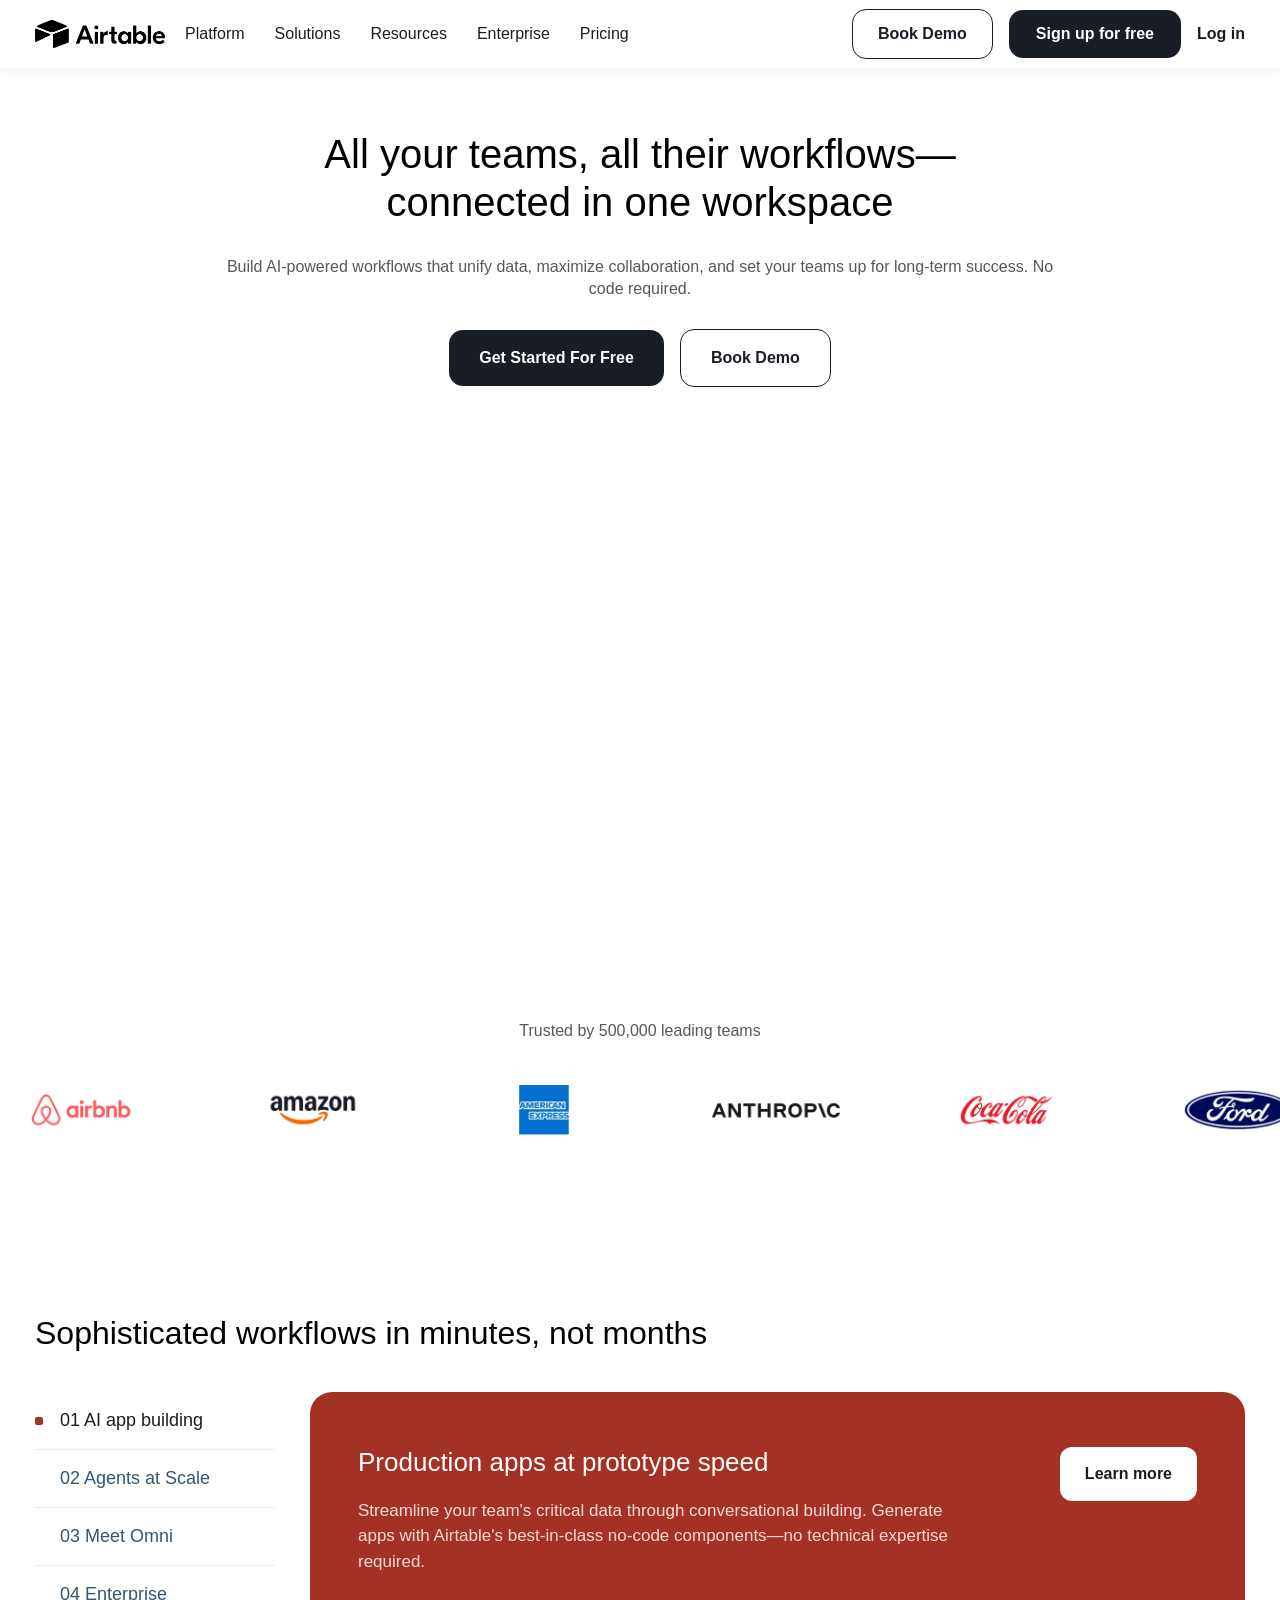
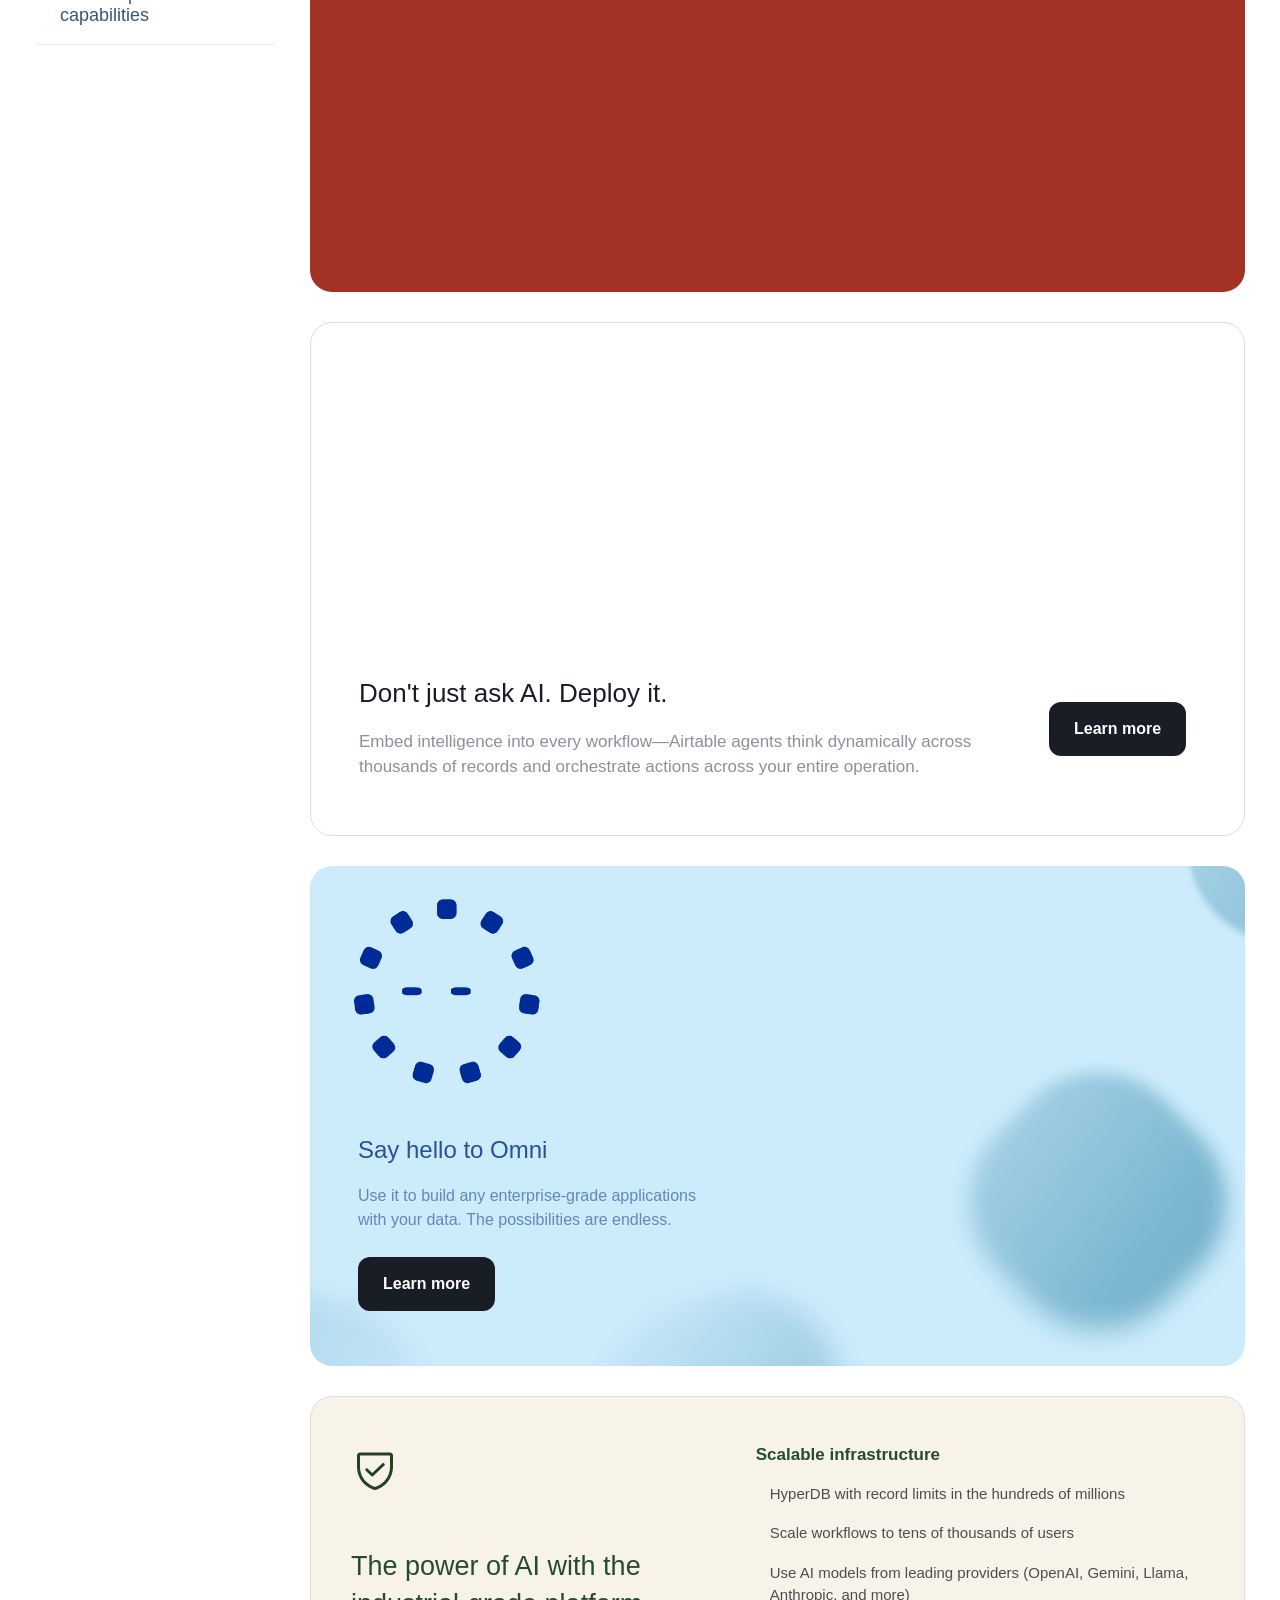
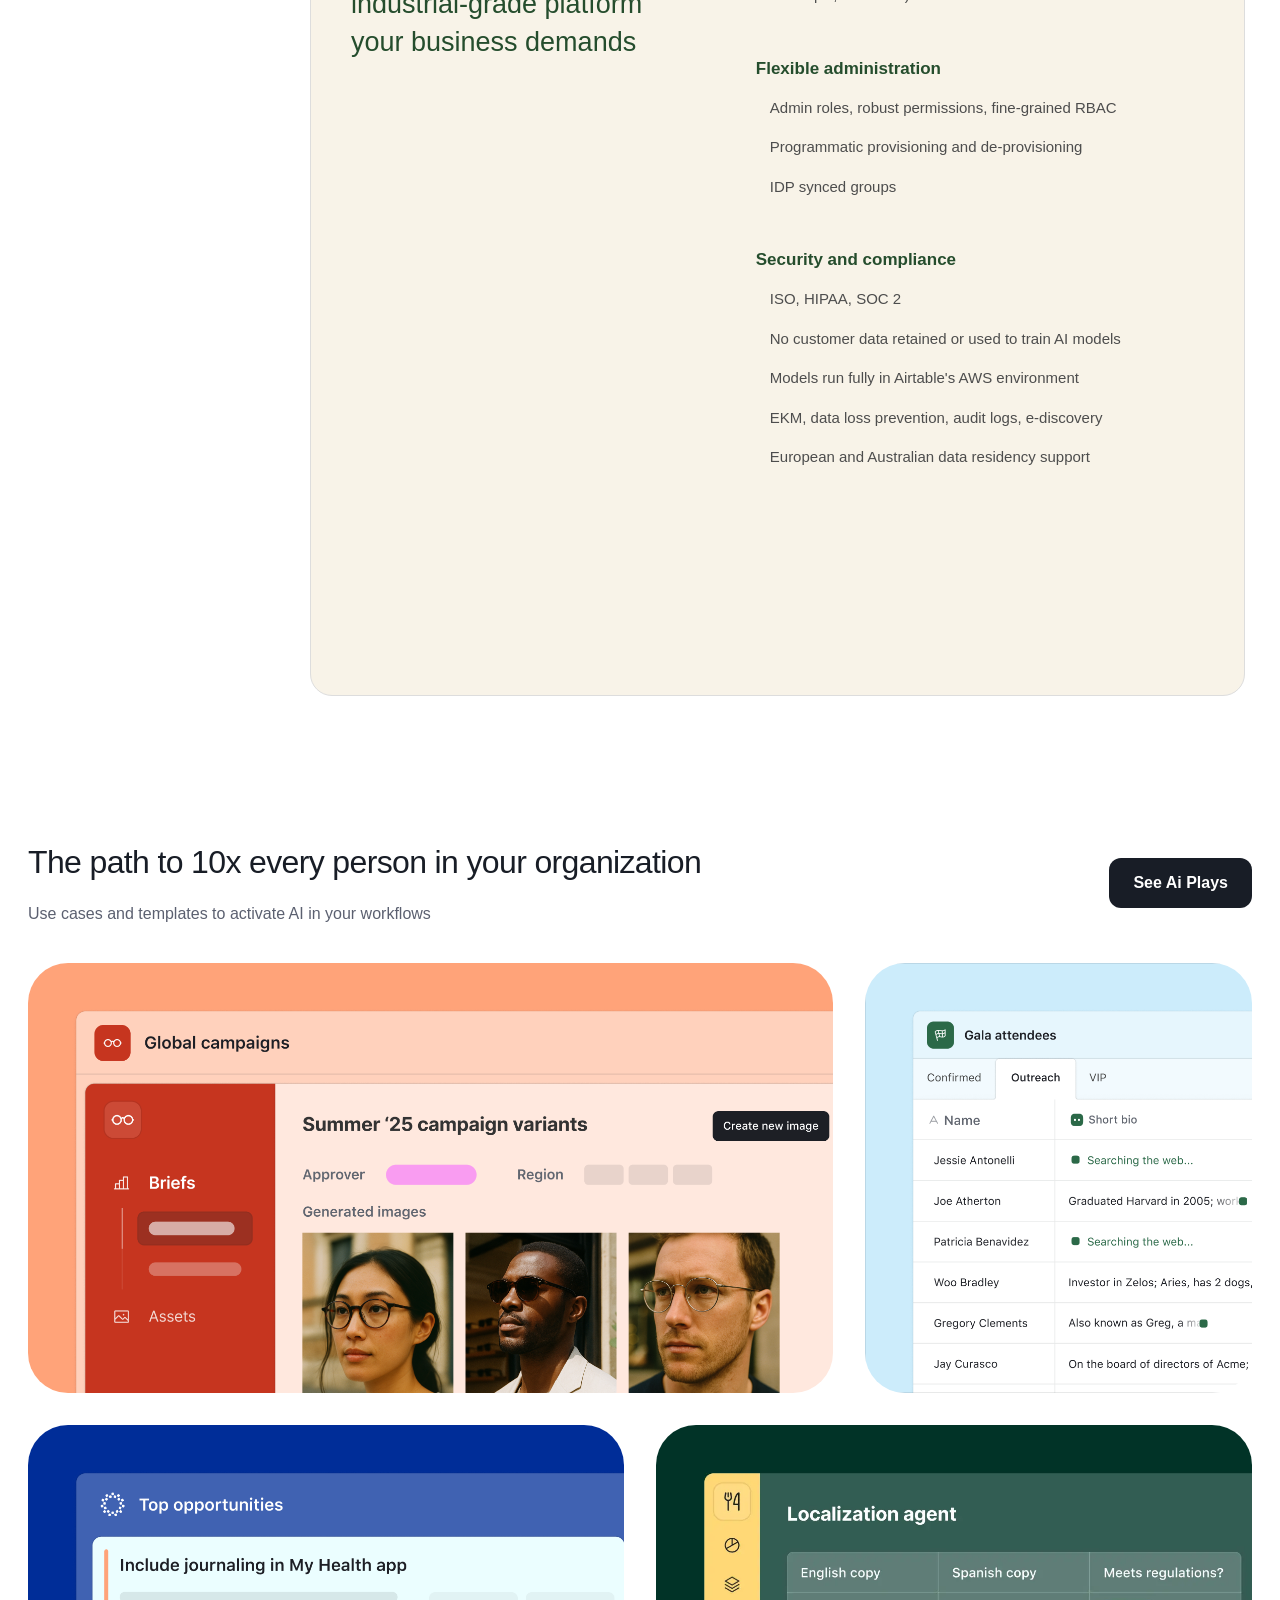
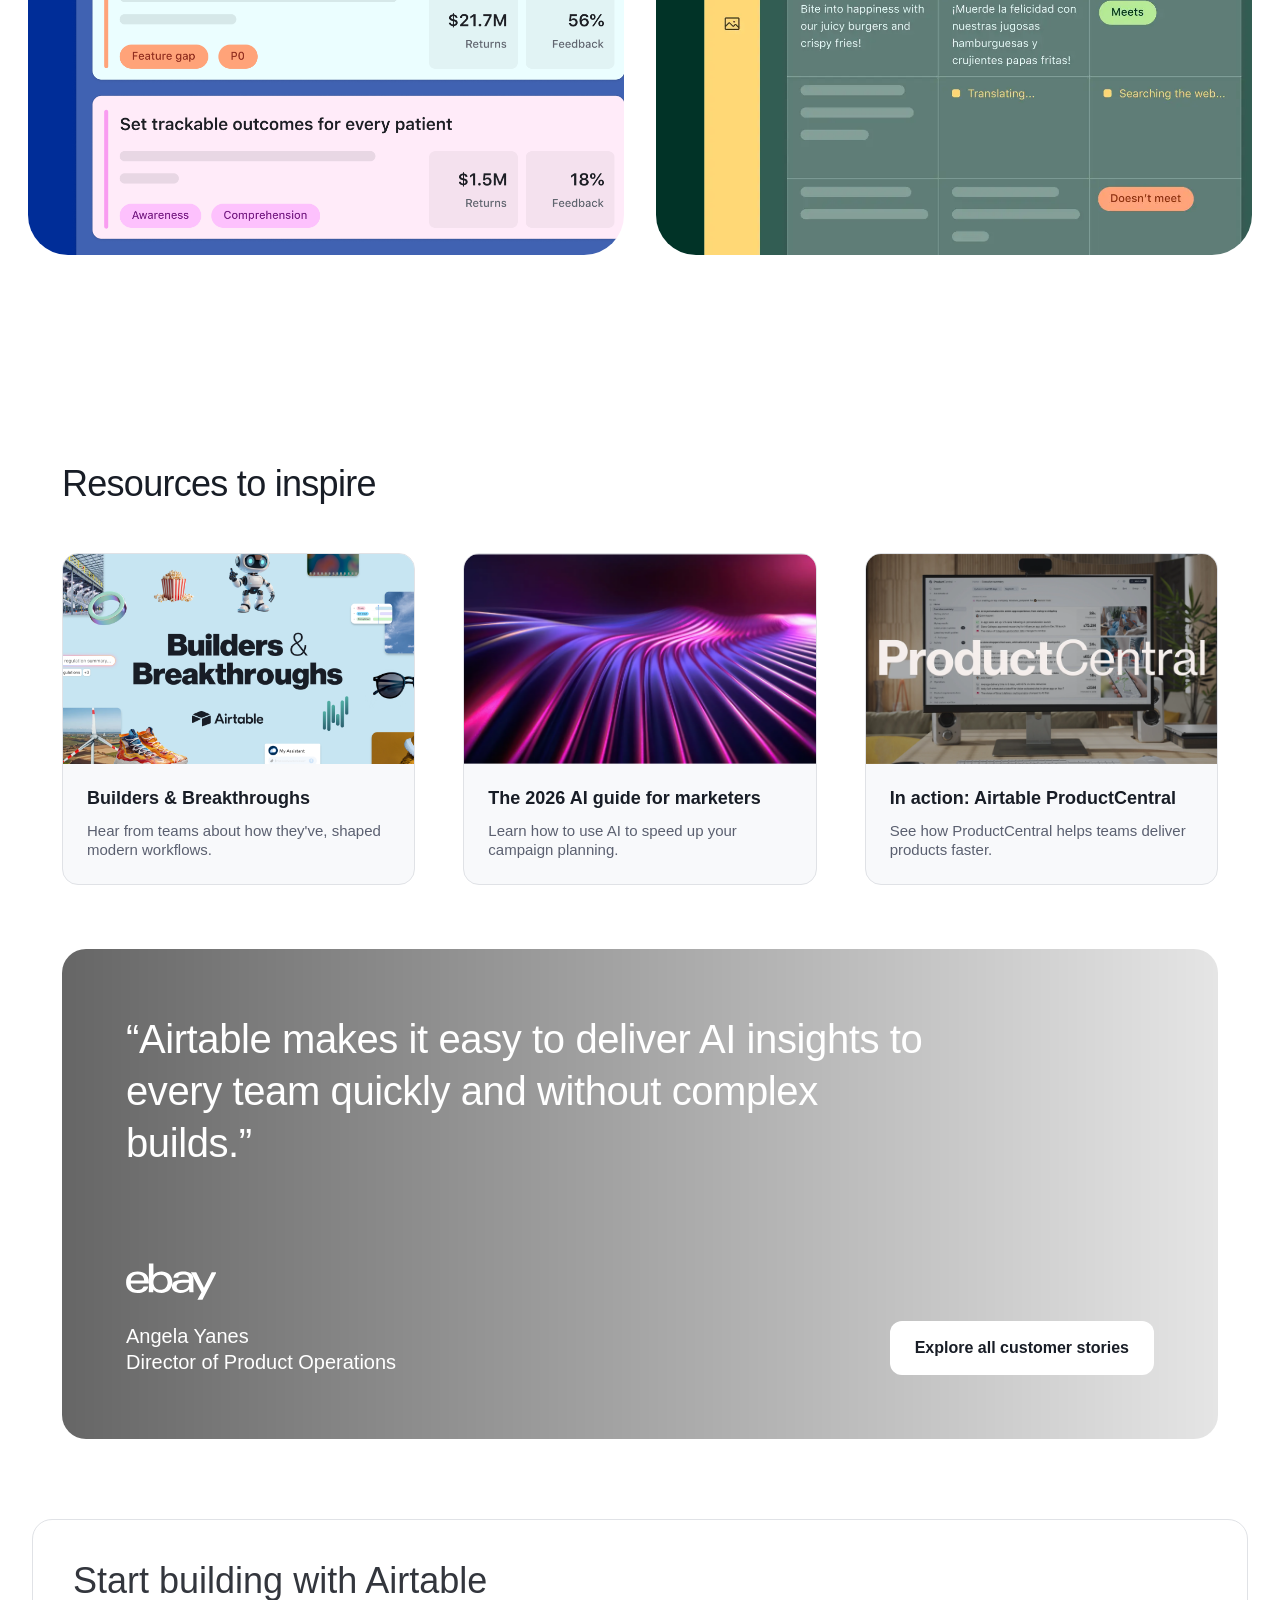
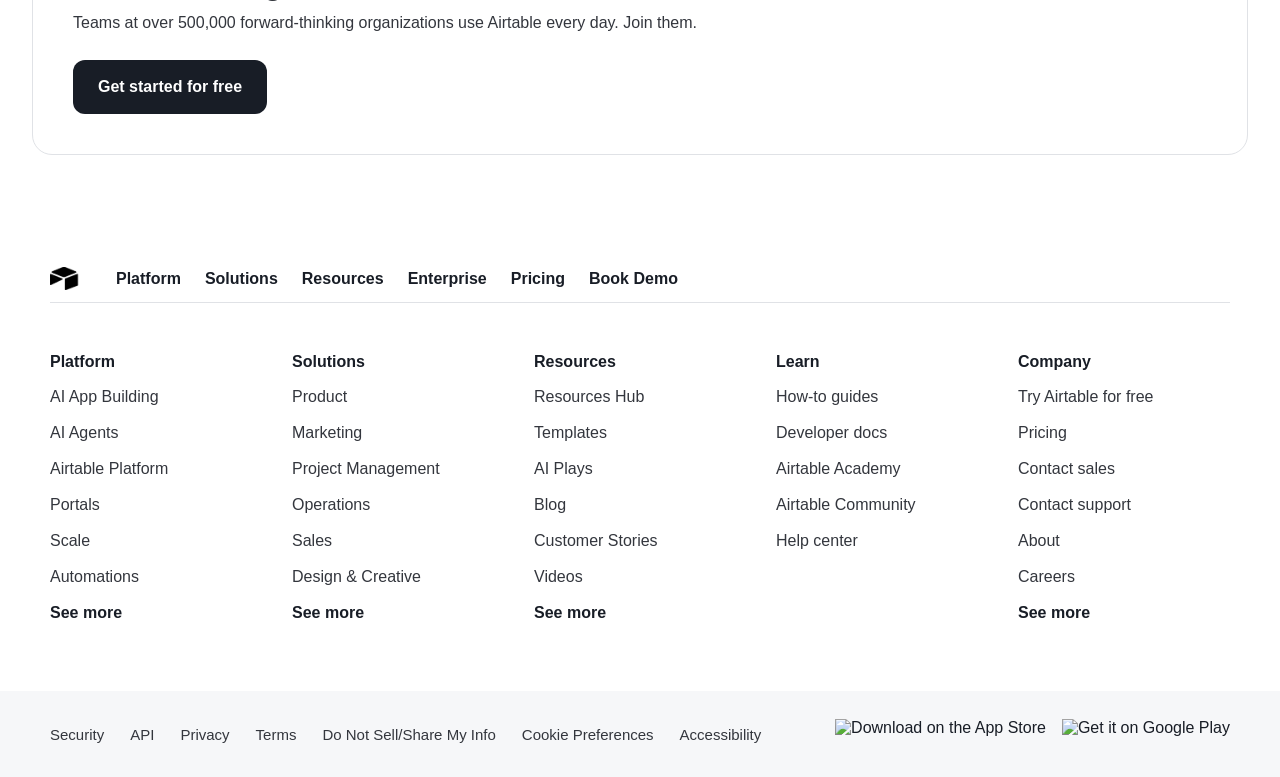
==== commit ca52750a: "link nav logo to hompage" ====
--- a/index.html
+++ b/index.html
@@ -10,8 +10,10 @@
 <body>
     <nav class="nav-bar">
         <div class="nav-logo">
-            <img src="./images/airtable logo.png" alt="" width="130">
-        </div>
+           <a href="./index.html">
+             <img src="./images/airtable logo.png" alt="Airtable home" width="130">
+           </a>
+       </div>
 
         <ul class="nav-links">
             <li><a href="">Platform</a><i class="fa-solid fa-angle-right"></i></li>
--- a/style.css
+++ b/style.css
@@ -5,11 +5,6 @@
     font-family: 'Segoe UI', sans-serif;
     text-decoration: none;
     list-style-type: none;
-}
-
-img,
-video {
-    max-width: 100%;
 }
 
 .nav-bar {
@@ -30,6 +25,11 @@
     margin-right: 20px;
 }
 
+.nav-logo a,
+.nav-logo img {
+    display: block;
+}
+
 .nav-toggle {
     display: none;
     background: none;
@@ -96,6 +96,11 @@
     font-weight: 400;
     font-size: 40px;
     line-height: 48px;
+}
+
+img,
+video {
+    max-width: 100%;
 }
 
 .hero-header p {
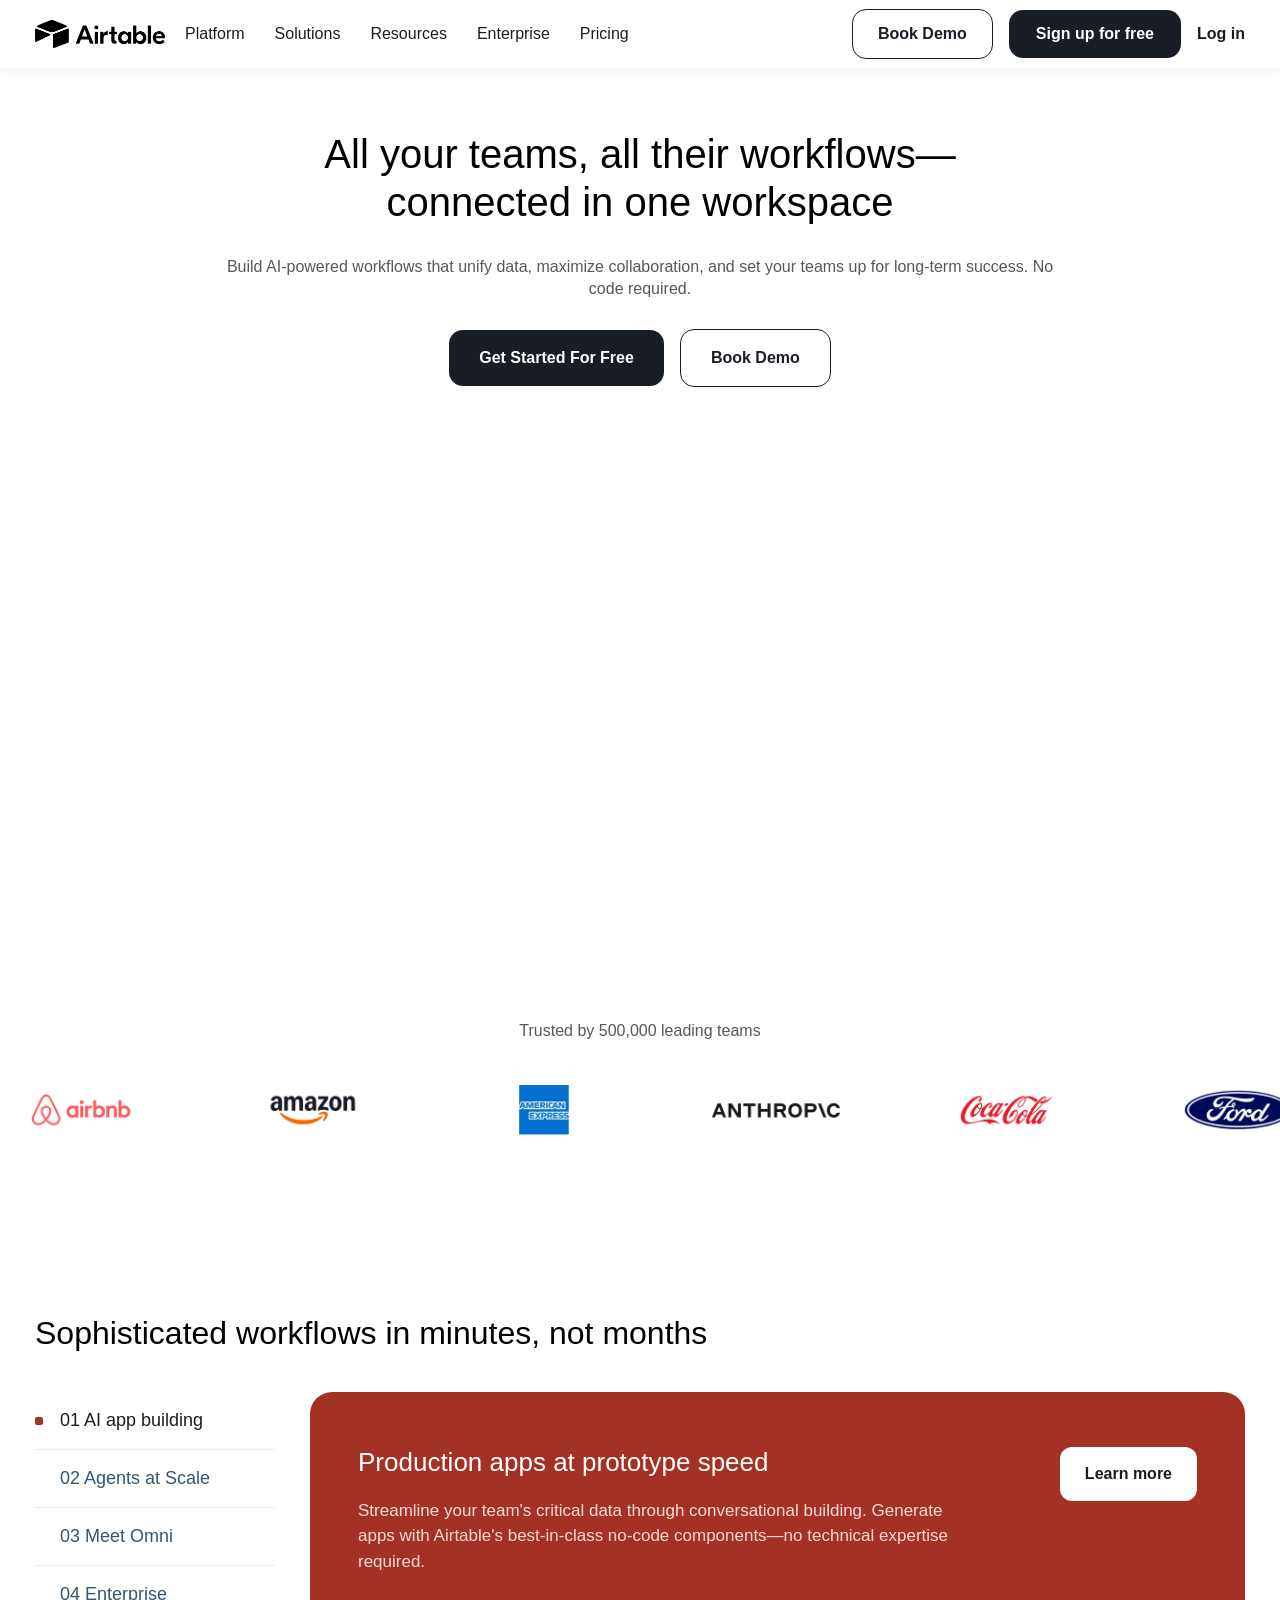
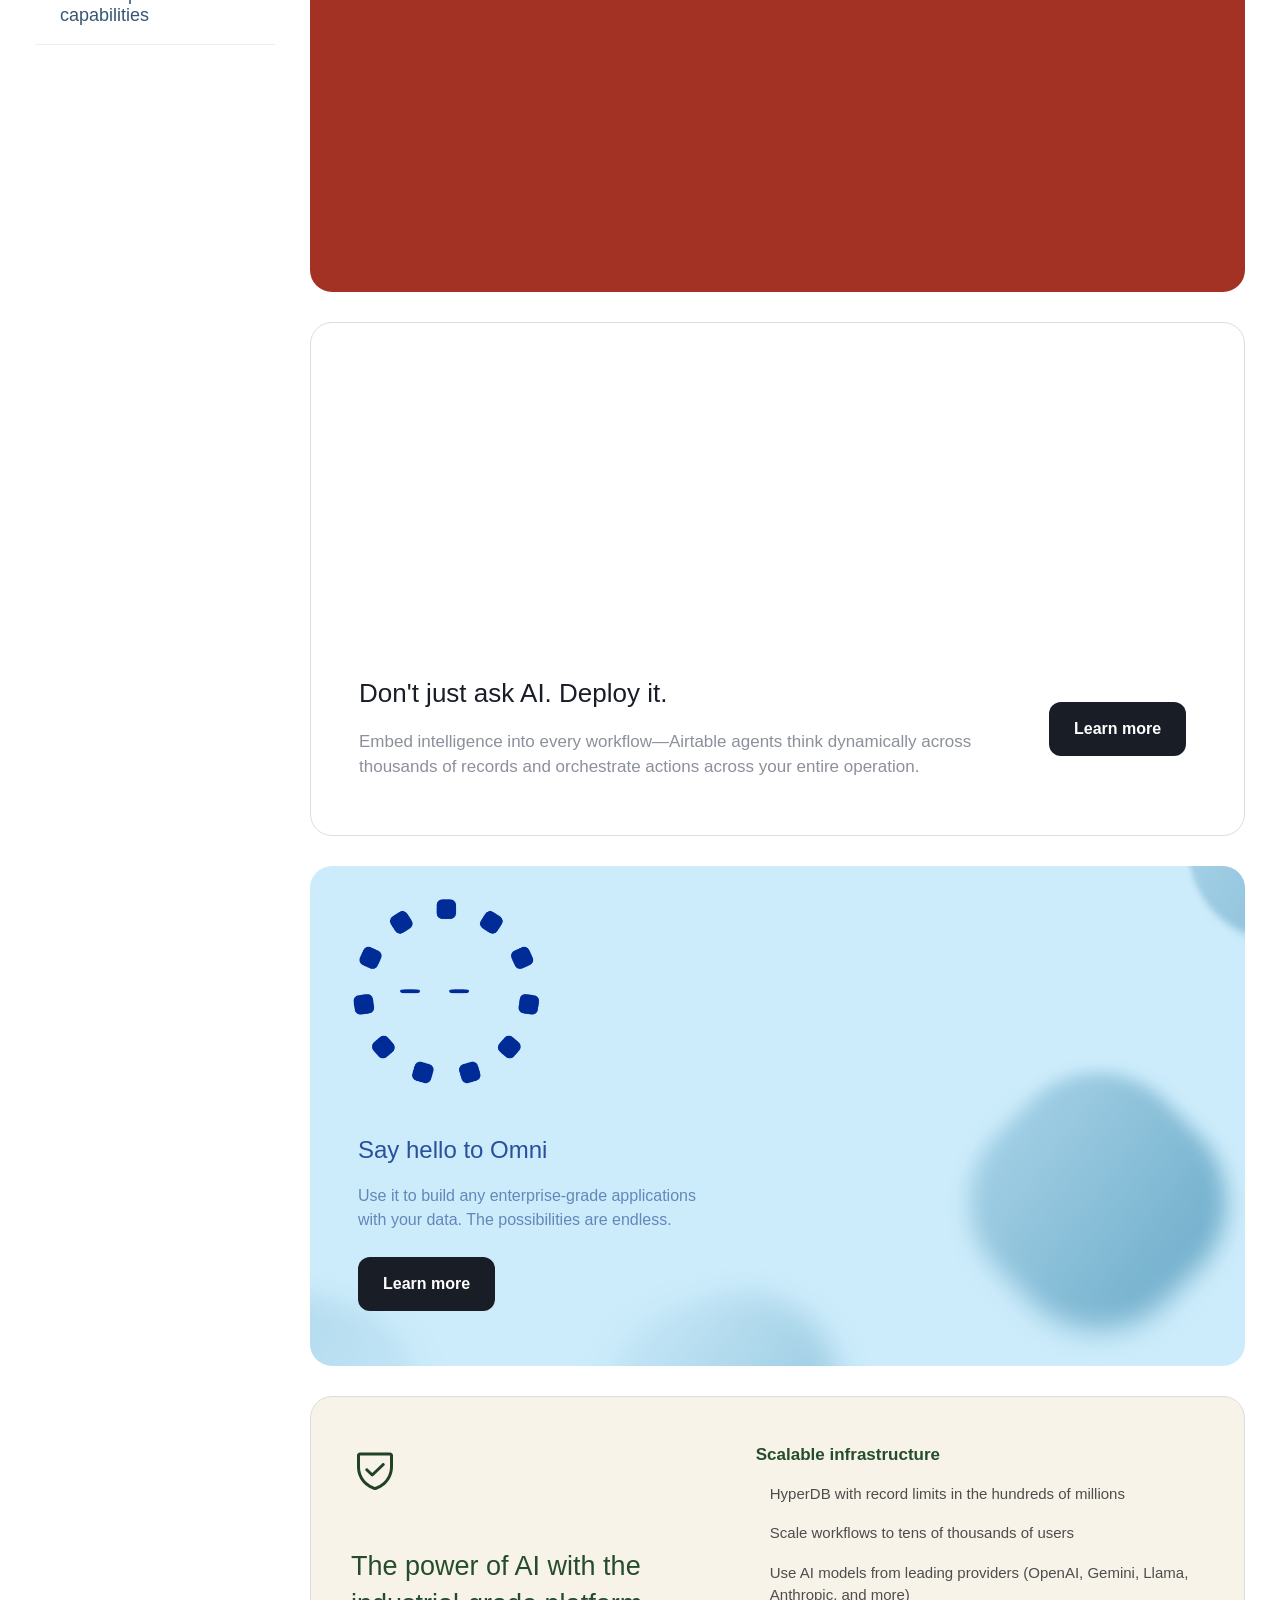
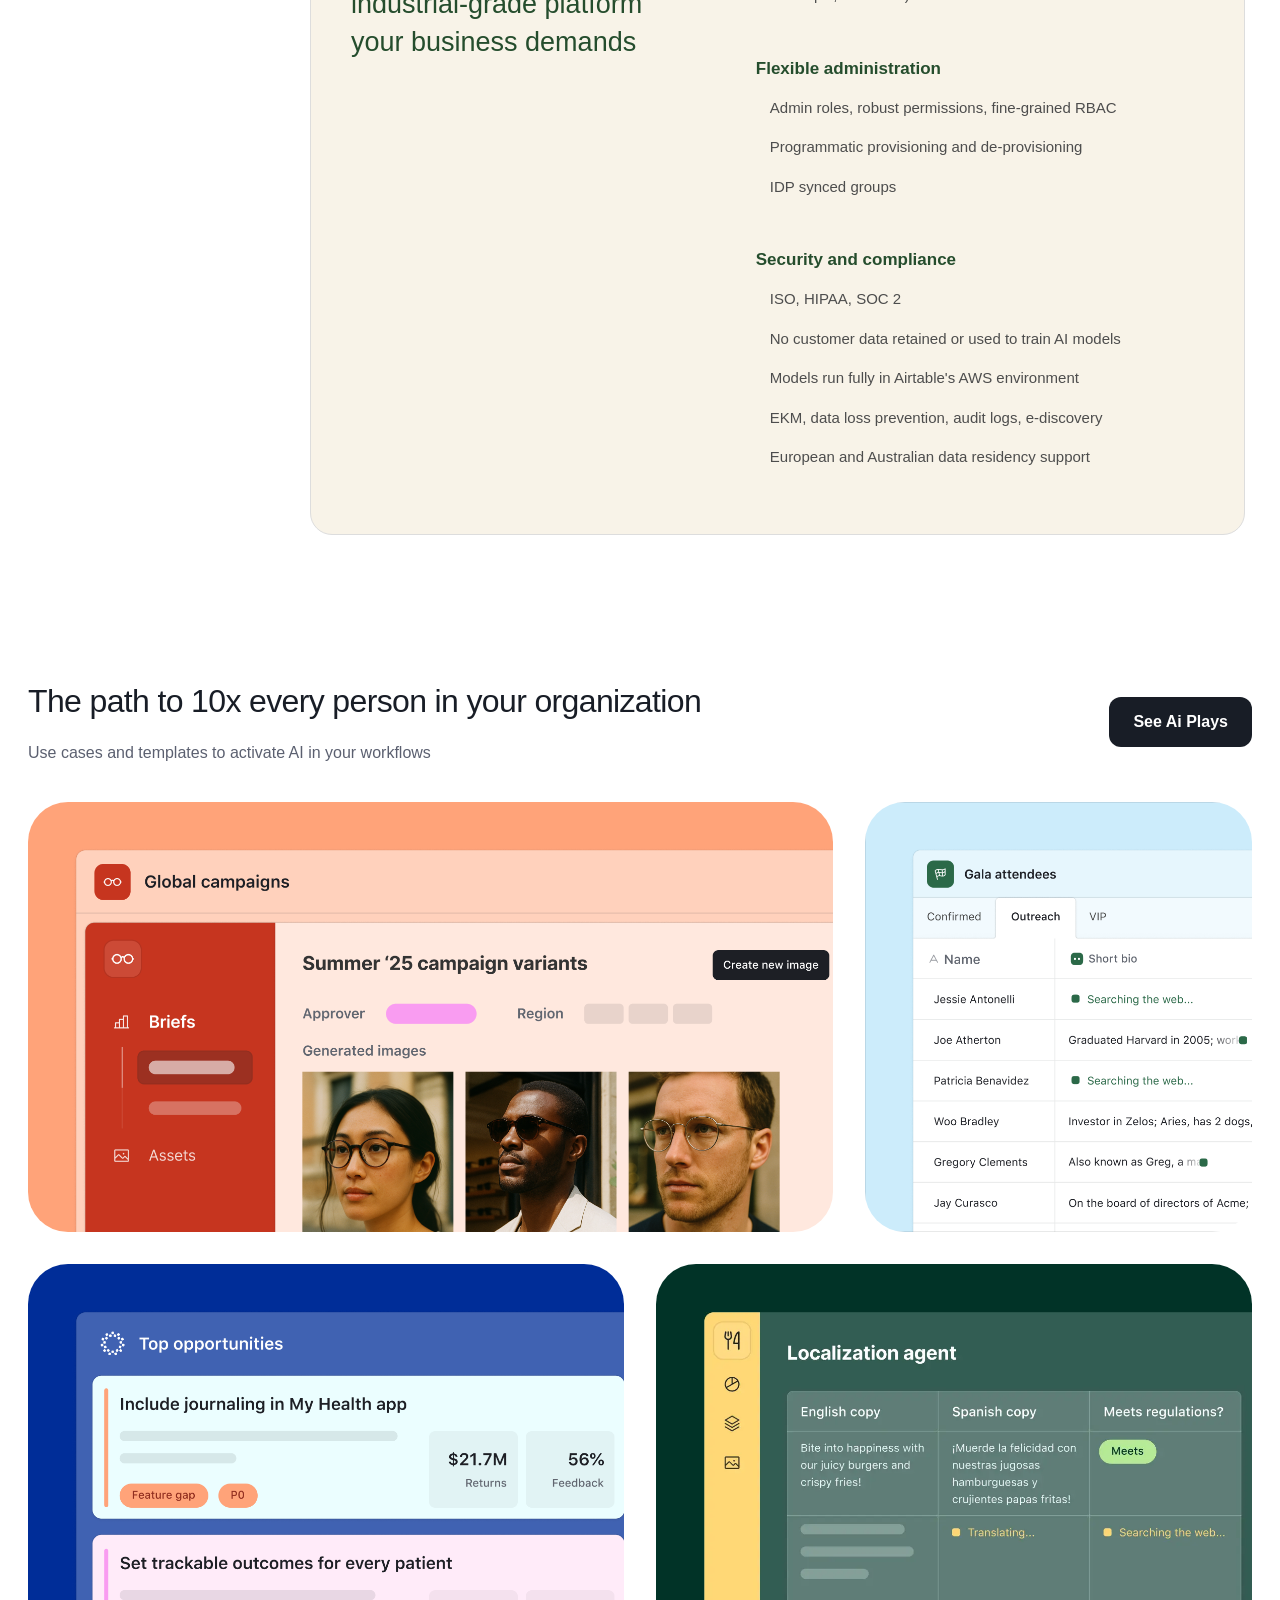
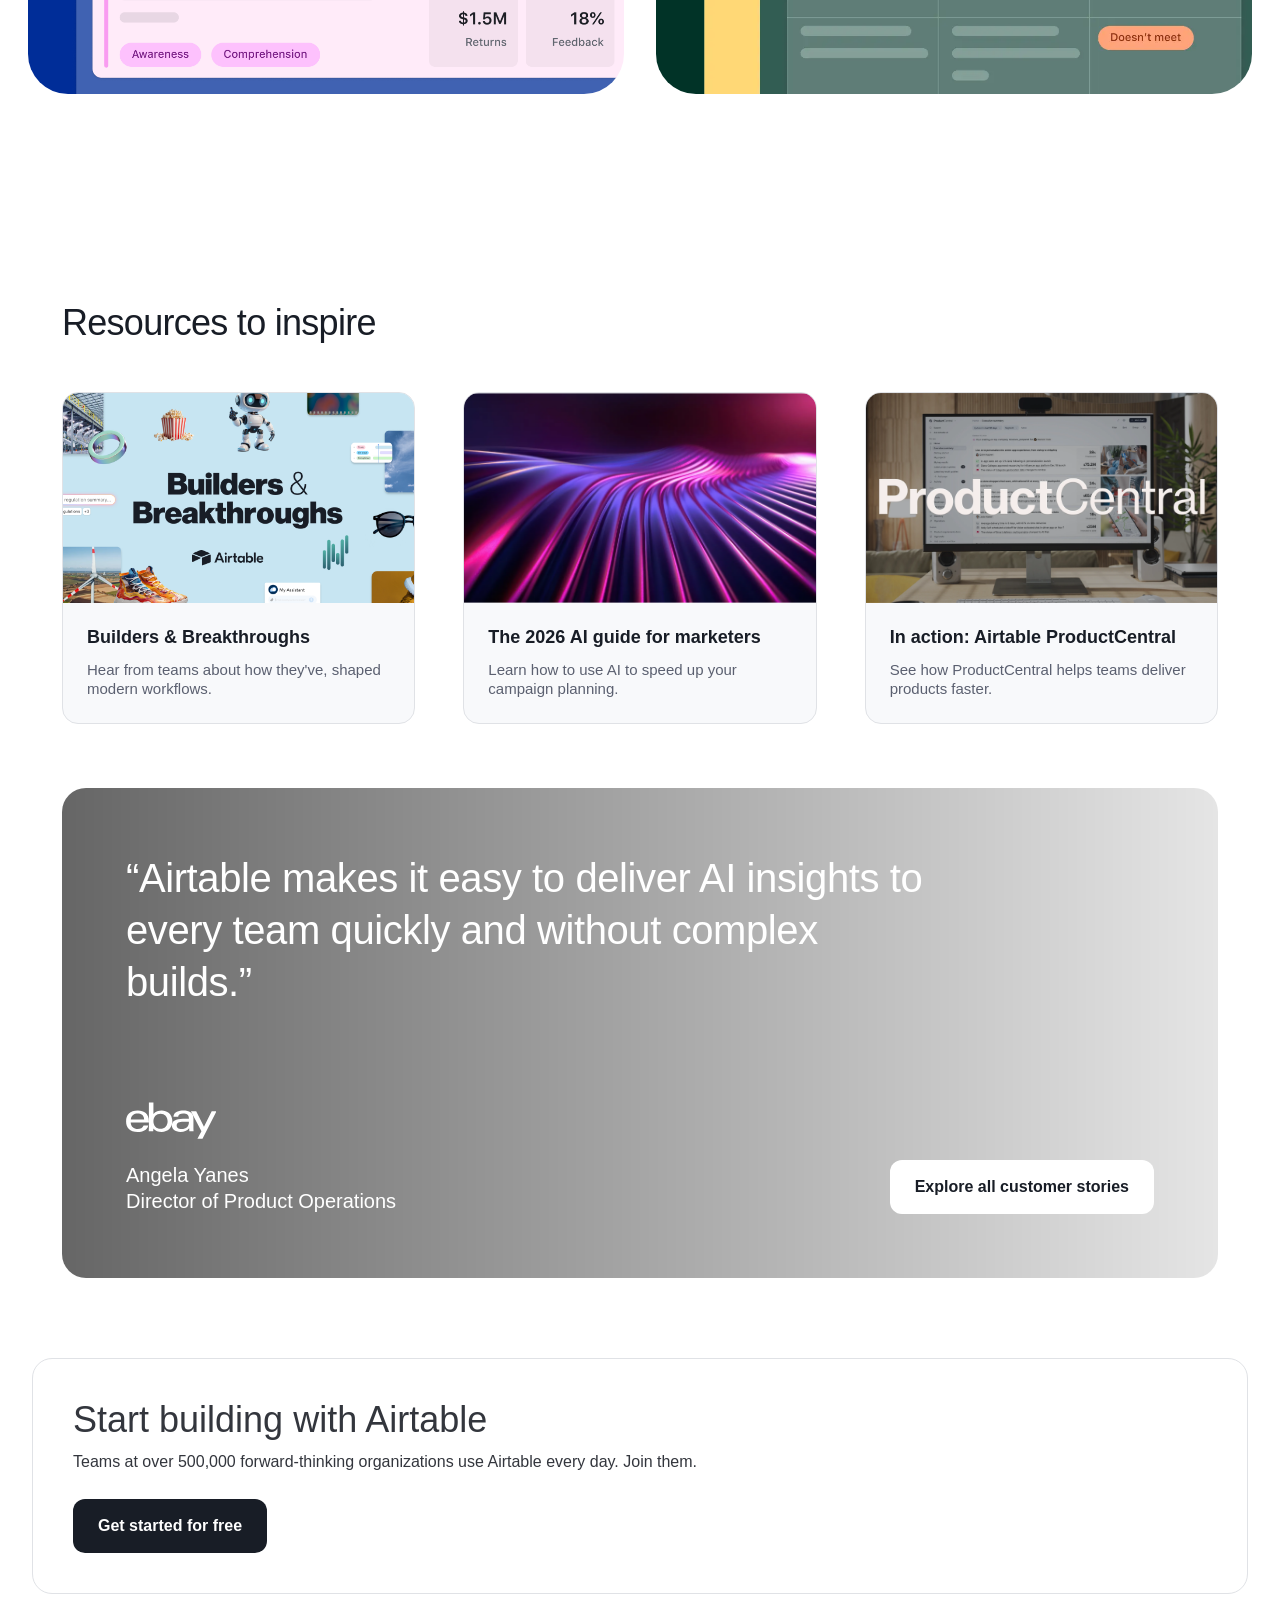
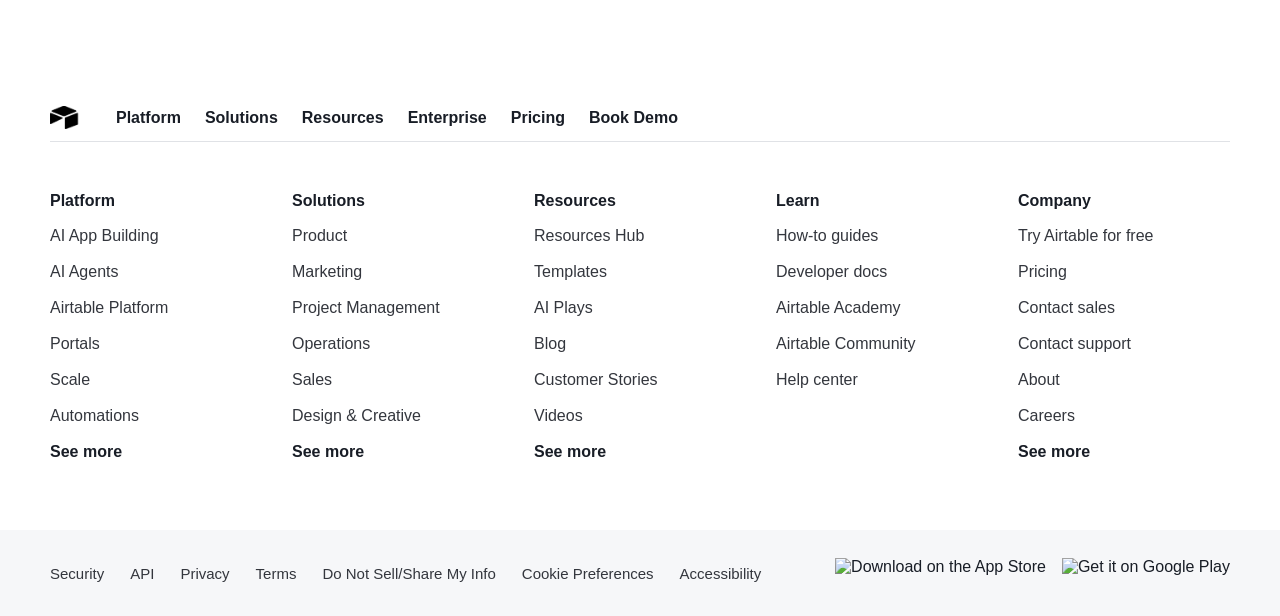
==== commit 7e906248: "add mobile nav button" ====
--- a/index.html
+++ b/index.html
@@ -14,6 +14,10 @@
              <img src="./images/airtable logo.png" alt="Airtable home" width="130">
            </a>
        </div>
+
+       <button class="nav-toggle" aria-label="Menu" aria-expanded="false">
+           <i class="fa-solid fa-bars"></i>
+       </button>
 
         <ul class="nav-links">
             <li><a href="">Platform</a><i class="fa-solid fa-angle-right"></i></li>
@@ -505,6 +509,6 @@
             </div>
         </div>
     </footer>
-    
+    <script src="./script.js"></script>
 </body>
 </html>
--- a/style.css
+++ b/style.css
@@ -419,7 +419,7 @@
 
 .enterprise-card {
     width: 100%;
-    min-height: 900px;
+    min-height: 700px;
     padding: 48px 40px;
     background: #f8f3e8;
     border: 1px solid #dddddd;
